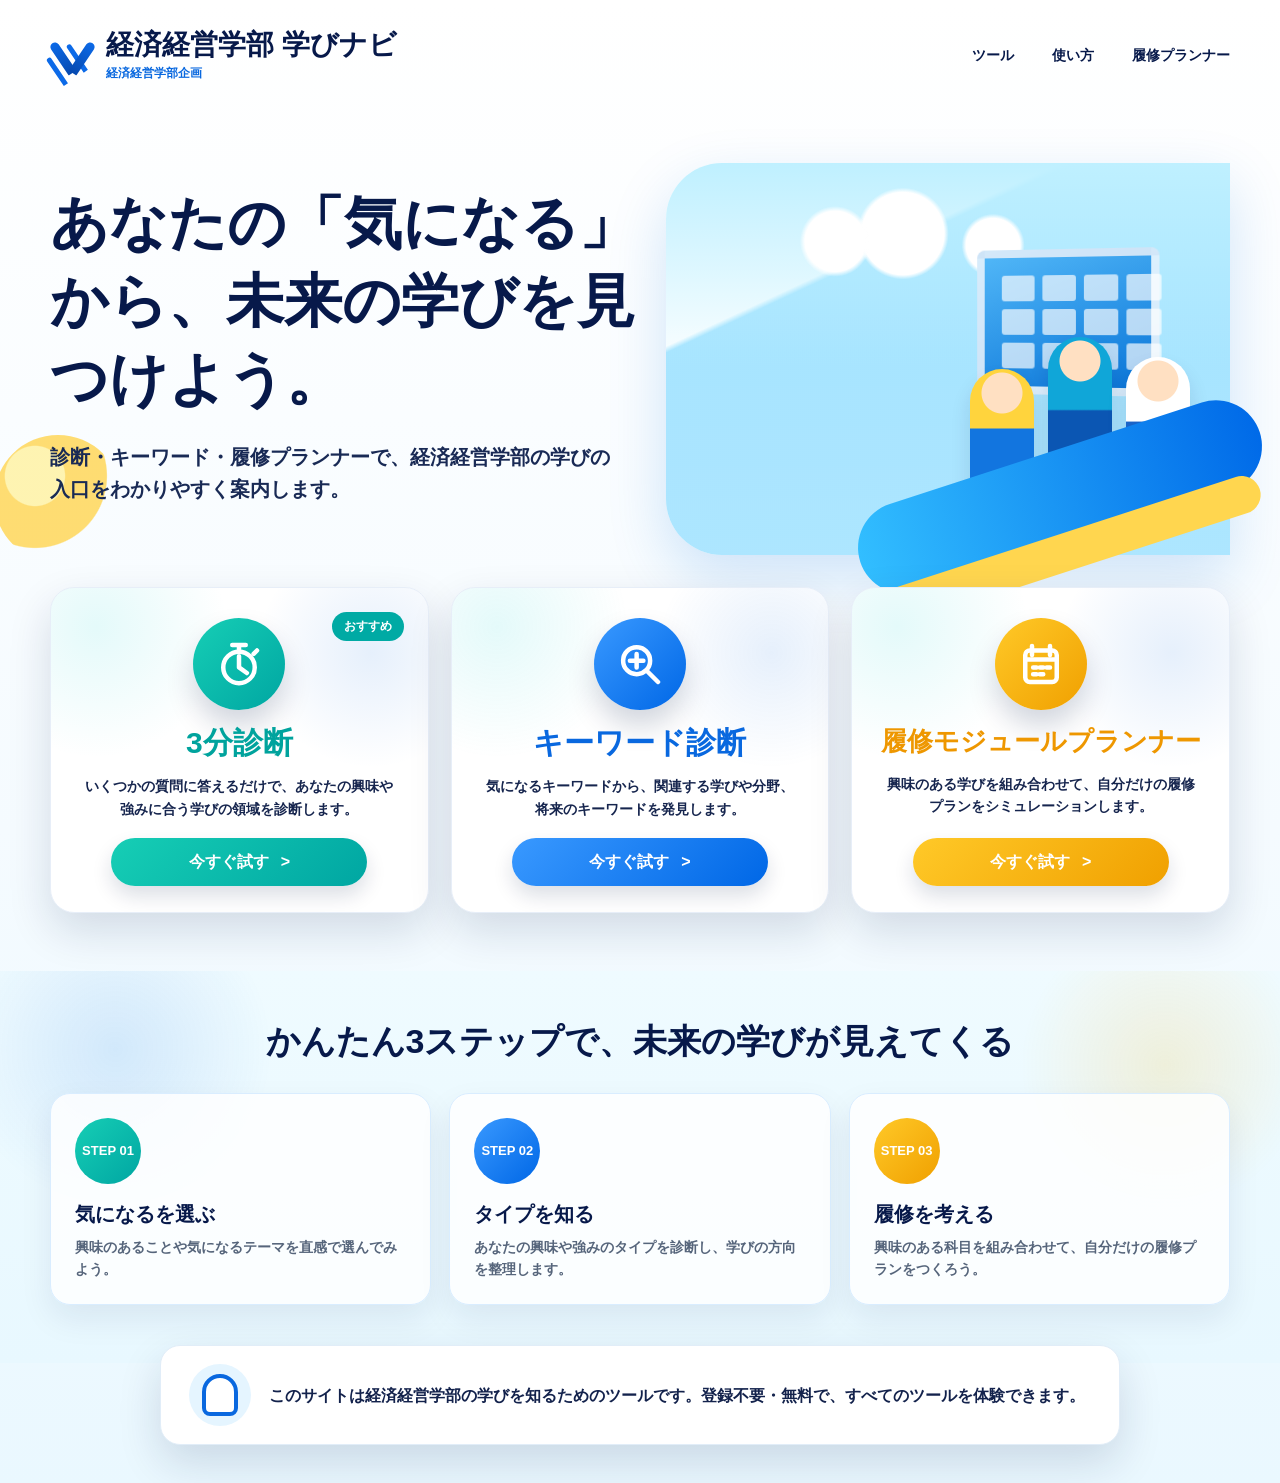
==== index.html @ 69097fbe "Add files via upload" ====
<!doctype html>
<html lang="ja">
  <head>
    <meta charset="UTF-8">
    <meta name="viewport" content="width=device-width, initial-scale=1">
    <title>経済経営学部 学びナビ</title>
    <meta name="description" content="創価大学 経済経営学部の学びを、診断・キーワード・履修プランナーでわかりやすく体験できるサイトです。">
    <link rel="icon" href="./favicon.svg" type="image/svg+xml">
    <link rel="stylesheet" href="./assets/css/style.css">
  </head>
  <body class="tool-home">
    <header class="home-topbar">
      <a class="home-brand" href="./" aria-label="トップページ">
        <span class="brand-symbol" aria-hidden="true"></span>
        <span>
          <strong>経済経営学部 学びナビ</strong>
          <small>経済経営学部企画</small>
        </span>
      </a>
      <nav class="home-links" aria-label="ページ内メニュー">
        <a href="#tools">ツール</a>
        <a href="#steps">使い方</a>
        <a href="./planner/">履修プランナー</a>
      </nav>
    </header>

    <main class="home-shell">
      <section class="home-hero">
        <div class="hero-copy">
          <h1>あなたの「気になる」から、未来の学びを見つけよう。</h1>
          <p class="hero-lead">診断・キーワード・履修プランナーで、経済経営学部の学びの入口をわかりやすく案内します。</p>
        </div>

        <div class="hero-visual" aria-hidden="true">
          <div class="campus-card">
            <div class="campus-sky"></div>
            <div class="campus-building">
              <span></span><span></span><span></span><span></span>
              <span></span><span></span><span></span><span></span>
              <span></span><span></span><span></span><span></span>
            </div>
            <div class="student-row">
              <span></span><span></span><span></span>
            </div>
          </div>
          <div class="visual-ribbon blue"></div>
          <div class="visual-ribbon yellow"></div>
        </div>
      </section>

      <section class="tool-cards" id="tools" aria-label="診断ツール一覧">
        <a class="tool-card teal" href="./diagnosis/">
          <span class="tool-badge">おすすめ</span>
          <span class="tool-icon" aria-hidden="true">
            <svg viewBox="0 0 48 48" focusable="false">
              <circle cx="24" cy="27" r="14"></circle>
              <path d="M24 17v10l7 5M18 7h12M24 7v6M37 15l3-3"></path>
            </svg>
          </span>
          <strong>3分診断</strong>
          <span>いくつかの質問に答えるだけで、あなたの興味や強みに合う学びの領域を診断します。</span>
          <em>今すぐ試す</em>
        </a>

        <a class="tool-card blue" href="./keyword/">
          <span class="tool-icon" aria-hidden="true">
            <svg viewBox="0 0 48 48" focusable="false">
              <circle cx="21" cy="21" r="12"></circle>
              <path d="M30 30l10 10M15 21h12M21 15v12"></path>
            </svg>
          </span>
          <strong>キーワード診断</strong>
          <span>気になるキーワードから、関連する学びや分野、将来のキーワードを発見します。</span>
          <em>今すぐ試す</em>
        </a>

        <a class="tool-card amber" href="./planner/">
          <span class="tool-icon" aria-hidden="true">
            <svg viewBox="0 0 48 48" focusable="false">
              <rect x="10" y="12" width="28" height="28" rx="4"></rect>
              <path d="M16 8v8M32 8v8M10 20h28M17 27h3M23 27h3M29 27h3M17 33h3M23 33h3"></path>
            </svg>
          </span>
          <strong>履修モジュールプランナー</strong>
          <span>興味のある学びを組み合わせて、自分だけの履修プランをシミュレーションします。</span>
          <em>今すぐ試す</em>
        </a>
      </section>

      <section class="home-steps" id="steps" aria-label="使い方">
        <h2>かんたん3ステップで、未来の学びが見えてくる</h2>
        <div class="step-grid">
          <article>
            <span>STEP 01</span>
            <h3>気になるを選ぶ</h3>
            <p>興味のあることや気になるテーマを直感で選んでみよう。</p>
          </article>
          <article>
            <span>STEP 02</span>
            <h3>タイプを知る</h3>
            <p>あなたの興味や強みのタイプを診断し、学びの方向を整理します。</p>
          </article>
          <article>
            <span>STEP 03</span>
            <h3>履修を考える</h3>
            <p>興味のある科目を組み合わせて、自分だけの履修プランをつくろう。</p>
          </article>
        </div>
      </section>

      <aside class="home-message">
        <span class="message-icon" aria-hidden="true"></span>
        <p>このサイトは経済経営学部の学びを知るためのツールです。登録不要・無料で、すべてのツールを体験できます。</p>
      </aside>
    </main>
  </body>
</html>
---- assets/css/style.css ----
/* Home page */
body.tool-home {
    --home-navy: #07194a;
    --home-blue: #0968df;
    --home-cyan: #12b9c5;
    --home-teal: #00aaa4;
    --home-amber: #f5aa00;
    --home-cream: #fff7df;
    --home-line: #d9e8f8;
    --home-muted: #56657b;
    --home-shadow: 0 18px 44px rgba(7, 25, 74, 0.14);
    min-height: 100vh;
    margin: 0;
    background: linear-gradient(180deg, #ffffff 0%, #f5fbff 56%, #eaf8ff 100%);
    color: var(--home-navy);
    font-family: -apple-system, BlinkMacSystemFont, "Segoe UI", "Noto Sans JP", sans-serif;
    line-height: 1.6;
    overflow-x: hidden;
  }
body.tool-home * {
    box-sizing: border-box;
  }
body.tool-home a {
    color: inherit;
    text-decoration: none;
  }
body.tool-home .home-topbar {
    display: flex;
    align-items: center;
    justify-content: space-between;
    gap: 28px;
    width: min(1180px, calc(100% - 32px));
    margin: 0 auto;
    padding: 28px 0 18px;
  }
body.tool-home .home-brand {
    display: flex;
    align-items: center;
    gap: 12px;
    min-width: 0;
  }
body.tool-home .brand-symbol {
    position: relative;
    display: inline-block;
    width: 44px;
    height: 44px;
    flex: 0 0 auto;
  }
body.tool-home .brand-symbol::before,
body.tool-home .brand-symbol::after {
    content: "";
    position: absolute;
    left: 18px;
    bottom: 4px;
    width: 9px;
    height: 36px;
    border-radius: 12px 12px 2px 2px;
    background: linear-gradient(180deg, #0c6ae8, #0649b0);
    transform-origin: bottom center;
  }
body.tool-home .brand-symbol::before {
    transform: rotate(-34deg);
    box-shadow:
      -12px 8px 0 -2px #0c6ae8,
      12px 8px 0 -2px #0c6ae8;
  }
body.tool-home .brand-symbol::after {
    transform: rotate(34deg);
  }
body.tool-home .home-brand strong {
    display: block;
    overflow-wrap: anywhere;
    font-size: clamp(18px, 2.2vw, 28px);
    line-height: 1.2;
    letter-spacing: 0;
  }
body.tool-home .home-brand small {
    display: block;
    margin-top: 2px;
    color: var(--home-blue);
    font-size: 12px;
    font-weight: 800;
    letter-spacing: 0;
  }
body.tool-home .home-links {
    display: flex;
    align-items: center;
    gap: clamp(14px, 3vw, 38px);
    color: var(--home-navy);
    font-size: 14px;
    font-weight: 800;
    white-space: nowrap;
  }
body.tool-home .home-links a {
    padding: 8px 0;
  }
body.tool-home .home-shell {
    width: min(1180px, calc(100% - 32px));
    margin: 0 auto;
    padding: 0 0 38px;
  }
body.tool-home .home-hero {
    position: relative;
    display: grid;
    grid-template-columns: minmax(0, 1.02fr) minmax(360px, .98fr);
    align-items: center;
    gap: 28px;
    min-height: 500px;
    padding: 34px 0 82px;
  }
body.tool-home .home-hero::before {
    content: "";
    position: absolute;
    pointer-events: none;
    z-index: -1;
    width: 128px;
    height: 128px;
    left: -56px;
    bottom: 74px;
    border-radius: 50%;
    background: radial-gradient(circle at 32% 32%, #fff2a5 0 24%, #ffd75b 25% 58%, transparent 59%);
    opacity: .86;
  }
body.tool-home .home-kicker {
    position: relative;
    display: inline-flex;
    align-items: center;
    gap: 10px;
    margin: 0 0 16px;
    color: var(--home-blue);
    font-size: 15px;
    font-weight: 900;
    letter-spacing: 0;
  }
body.tool-home .home-kicker::before,
body.tool-home .home-kicker::after {
    content: "";
    width: 16px;
    height: 2px;
    border-radius: 999px;
    background: var(--home-blue);
    transform: rotate(62deg);
  }
body.tool-home .home-kicker::after {
    transform: rotate(-62deg);
  }
body.tool-home h1 {
    max-width: 620px;
    margin: 0;
    font-size: clamp(34px, 5.2vw, 58px);
    line-height: 1.34;
    letter-spacing: 0;
  }
body.tool-home .hero-lead {
    max-width: 560px;
    margin: 24px 0 0;
    color: #192a55;
    font-size: clamp(16px, 1.8vw, 20px);
    font-weight: 800;
  }
body.tool-home .hero-visual {
    position: relative;
    min-height: 420px;
  }
body.tool-home .campus-card {
    position: absolute;
    inset: 28px 0 0;
    overflow: hidden;
    border-radius: 56px 0 0 56px;
    background:
      linear-gradient(155deg, rgba(255,255,255,.8) 0 28%, rgba(141,220,255,.72) 29% 100%),
      linear-gradient(180deg, #d8f5ff 0%, #ffffff 100%);
    box-shadow: 0 22px 58px rgba(13, 111, 218, .18);
  }
body.tool-home .campus-sky {
    position: absolute;
    inset: 0;
    background:
      radial-gradient(circle at 30% 20%, #fff 0 6%, transparent 7%),
      radial-gradient(circle at 42% 18%, #fff 0 9%, transparent 10%),
      radial-gradient(circle at 58% 21%, #fff 0 6%, transparent 7%),
      linear-gradient(180deg, #bff0ff 0%, transparent 52%);
  }
body.tool-home .campus-building {
    position: absolute;
    right: 72px;
    top: 86px;
    display: grid;
    grid-template-columns: repeat(4, 34px);
    gap: 8px;
    width: 184px;
    min-height: 146px;
    border: 8px solid rgba(255,255,255,.8);
    border-radius: 8px;
    padding: 18px;
    background: linear-gradient(160deg, #50b6f7, #0a75d8);
    transform: perspective(500px) rotateY(-8deg);
  }
body.tool-home .campus-building span {
    min-height: 22px;
    border-radius: 3px;
    background: rgba(255,255,255,.68);
  }
body.tool-home .student-row {
    position: absolute;
    right: 40px;
    bottom: 46px;
    display: flex;
    align-items: end;
    gap: 14px;
  }
body.tool-home .student-row span {
    display: block;
    width: 64px;
    height: 140px;
    border-radius: 36px 36px 16px 16px;
    background:
      radial-gradient(circle at 50% 24px, #ffe0c2 0 20px, transparent 21px),
      linear-gradient(180deg, #ffd43d 0 42%, #1275df 43% 100%);
    box-shadow: 0 12px 20px rgba(7, 25, 74, .12);
  }
body.tool-home .student-row span:nth-child(2) {
    height: 172px;
    background:
      radial-gradient(circle at 50% 24px, #ffe0c2 0 20px, transparent 21px),
      linear-gradient(180deg, #10a6d8 0 42%, #0b56b3 43% 100%);
  }
body.tool-home .student-row span:nth-child(3) {
    height: 152px;
    background:
      radial-gradient(circle at 50% 24px, #ffe0c2 0 20px, transparent 21px),
      linear-gradient(180deg, #ffffff 0 42%, #1a64c8 43% 100%);
  }
body.tool-home .visual-ribbon {
    position: absolute;
    right: -40px;
    bottom: 12px;
    width: 420px;
    height: 92px;
    border-radius: 999px;
    transform: rotate(-18deg);
  }
body.tool-home .visual-ribbon.blue {
    background: linear-gradient(90deg, #32beff, #006ae8);
  }
body.tool-home .visual-ribbon.yellow {
    bottom: -18px;
    height: 38px;
    background: #ffd64f;
  }
body.tool-home .tool-cards {
    position: relative;
    z-index: 1;
    display: grid;
    grid-template-columns: repeat(3, minmax(0, 1fr));
    gap: 22px;
    margin-top: -50px;
  }
body.tool-home .tool-card {
    position: relative;
    display: grid;
    justify-items: center;
    gap: 12px;
    min-height: 326px;
    overflow: hidden;
    border: 1px solid #e7eef8;
    border-radius: 24px;
    padding: 30px 28px 26px;
    background:
      radial-gradient(circle at 12% 12%, rgba(33, 213, 214, .12), transparent 30%),
      radial-gradient(circle at 85% 20%, rgba(9, 104, 223, .1), transparent 28%),
      #ffffff;
    box-shadow: var(--home-shadow);
    text-align: center;
    transition: transform 160ms ease, box-shadow 160ms ease;
  }
body.tool-home .tool-card:hover {
    transform: translateY(-4px);
    box-shadow: 0 24px 54px rgba(7, 25, 74, .18);
  }
body.tool-home .tool-badge {
    position: absolute;
    top: 24px;
    right: 24px;
    border-radius: 999px;
    padding: 5px 12px;
    background: var(--home-teal);
    color: #fff;
    font-size: 12px;
    font-weight: 900;
  }
body.tool-home .tool-icon {
    display: grid;
    place-items: center;
    width: 92px;
    height: 92px;
    border-radius: 50%;
    color: #fff;
    box-shadow: 0 16px 28px rgba(7, 25, 74, .18);
  }
body.tool-home .tool-icon svg {
    width: 54px;
    height: 54px;
    fill: none;
    stroke: currentColor;
    stroke-width: 4;
    stroke-linecap: round;
    stroke-linejoin: round;
  }
body.tool-home .tool-card.teal .tool-icon,
body.tool-home .tool-card.teal em {
    background: linear-gradient(135deg, #16ceb5, #00a6a2);
  }
body.tool-home .tool-card.blue .tool-icon,
body.tool-home .tool-card.blue em {
    background: linear-gradient(135deg, #3999ff, #0067e6);
  }
body.tool-home .tool-card.amber .tool-icon,
body.tool-home .tool-card.amber em {
    background: linear-gradient(135deg, #ffc928, #f0a000);
  }
body.tool-home .tool-card strong {
    display: block;
    color: var(--home-blue);
    font-size: clamp(24px, 2.6vw, 30px);
    line-height: 1.2;
    letter-spacing: 0;
  }
body.tool-home .tool-card.teal strong {
    color: #00a39d;
  }
body.tool-home .tool-card.amber strong {
    color: #ee9700;
    font-size: clamp(18px, 2.1vw, 26px);
    white-space: nowrap;
  }
body.tool-home .tool-card > span:not(.tool-icon):not(.tool-badge) {
    color: #16254e;
    font-size: 14px;
    font-weight: 700;
  }
body.tool-home .tool-card em {
    display: inline-flex;
    align-items: center;
    justify-content: center;
    width: min(100%, 256px);
    min-height: 48px;
    margin-top: auto;
    border-radius: 999px;
    color: #fff;
    font-style: normal;
    font-weight: 900;
    box-shadow: 0 10px 20px rgba(7, 25, 74, .14);
  }
body.tool-home .tool-card em::after {
    content: ">";
    margin-left: 12px;
  }
body.tool-home .home-steps {
    margin: 58px calc(50% - 50vw) 0;
    padding: 48px max(16px, calc((100vw - 1180px) / 2)) 58px;
    background:
      radial-gradient(circle at 9% 20%, rgba(9,104,223,.12), transparent 13%),
      radial-gradient(circle at 91% 24%, rgba(245,170,0,.14), transparent 12%),
      linear-gradient(180deg, #effbff 0%, #e8f8ff 100%);
  }
body.tool-home .home-steps h2 {
    margin: 0 0 28px;
    text-align: center;
    font-size: clamp(24px, 3.4vw, 34px);
    line-height: 1.35;
    letter-spacing: 0;
  }
body.tool-home .step-grid {
    display: grid;
    grid-template-columns: repeat(3, minmax(0, 1fr));
    gap: 18px;
  }
body.tool-home .step-grid article {
    min-height: 176px;
    border: 1px solid #d9edff;
    border-radius: 20px;
    padding: 24px;
    background: rgba(255,255,255,.84);
    box-shadow: 0 14px 32px rgba(7, 25, 74, .08);
  }
body.tool-home .step-grid span {
    display: inline-grid;
    place-items: center;
    width: 66px;
    height: 66px;
    border-radius: 50%;
    color: #fff;
    font-size: 13px;
    font-weight: 900;
    line-height: 1.1;
  }
body.tool-home .step-grid article:nth-child(1) span {
    background: linear-gradient(135deg, #16ceb5, #00a6a2);
  }
body.tool-home .step-grid article:nth-child(2) span {
    background: linear-gradient(135deg, #3999ff, #0067e6);
  }
body.tool-home .step-grid article:nth-child(3) span {
    background: linear-gradient(135deg, #ffc928, #f0a000);
  }
body.tool-home .step-grid h3 {
    margin: 14px 0 6px;
    font-size: 20px;
    letter-spacing: 0;
  }
body.tool-home .step-grid p {
    margin: 0;
    color: var(--home-muted);
    font-size: 14px;
    font-weight: 700;
  }
body.tool-home .home-message {
    display: grid;
    grid-template-columns: auto minmax(0, 1fr);
    gap: 18px;
    align-items: center;
    width: min(960px, 100%);
    margin: -18px auto 0;
    border: 1px solid #e1edf8;
    border-radius: 20px;
    padding: 18px 28px;
    background: #fff;
    box-shadow: var(--home-shadow);
  }
body.tool-home .message-icon {
    position: relative;
    display: inline-grid;
    place-items: center;
    width: 62px;
    height: 62px;
    border-radius: 50%;
    background: #e5f5ff;
  }
body.tool-home .message-icon::before {
    content: "";
    width: 28px;
    height: 34px;
    border: 4px solid var(--home-blue);
    border-radius: 18px 18px 8px 8px;
    background: #fff;
  }
body.tool-home .home-message p {
    margin: 0;
    color: #13224c;
    font-weight: 800;
  }
@media (max-width: 900px) {
body.tool-home .home-topbar {
      align-items: flex-start;
      flex-direction: column;
      gap: 12px;
    }
body.tool-home .home-links {
      width: 100%;
      overflow-x: auto;
      padding-bottom: 2px;
    }
body.tool-home .home-hero {
      grid-template-columns: 1fr;
      min-height: 0;
      padding: 28px 0 64px;
    }
body.tool-home .hero-visual {
      min-height: 300px;
    }
body.tool-home .campus-card {
      inset: 0;
      border-radius: 28px;
    }
body.tool-home .tool-cards,
body.tool-home .step-grid {
      grid-template-columns: 1fr;
    }
body.tool-home .tool-cards {
      margin-top: -34px;
    }
body.tool-home .tool-card {
      min-height: 0;
    }
  }
@media (max-width: 560px) {
body.tool-home .home-topbar,
body.tool-home .home-shell {
      width: min(100% - 24px, 460px);
    }
body.tool-home .home-topbar {
      flex-direction: row;
      align-items: center;
      justify-content: center;
      padding-top: 20px;
      padding-bottom: 10px;
      text-align: center;
    }
body.tool-home .brand-symbol {
      width: 34px;
      height: 34px;
    }
body.tool-home .brand-symbol::before,
body.tool-home .brand-symbol::after {
      left: 14px;
      bottom: 3px;
      width: 7px;
      height: 28px;
    }
body.tool-home .brand-symbol::before {
      box-shadow:
        -9px 6px 0 -2px #0c6ae8,
        9px 6px 0 -2px #0c6ae8;
    }
body.tool-home .home-brand strong {
      font-size: 17px;
      line-height: 1.25;
    }
body.tool-home .home-brand small {
      font-size: 10px;
    }
body.tool-home .home-links {
      display: none;
    }
body.tool-home .home-hero {
      display: none;
    }
body.tool-home .tool-cards {
      justify-items: center;
      margin-top: 18px;
    }
body.tool-home .tool-card {
      width: min(100%, 360px);
      border-radius: 20px;
      padding: 26px 22px 22px;
    }
body.tool-home .tool-icon {
      width: 78px;
      height: 78px;
    }
body.tool-home .tool-icon svg {
      width: 46px;
      height: 46px;
    }
body.tool-home .home-steps {
      margin-top: 42px;
      padding-top: 38px;
    }
body.tool-home .step-grid article {
      padding: 20px;
    }
body.tool-home .home-message {
      grid-template-columns: 1fr;
      justify-items: center;
      text-align: center;
      padding: 20px;
    }
}

/* Shared tool page header */
body.tool-keyword .tool-page-header,
body.tool-diagnosis .tool-page-header,
body.tool-planner .tool-page-header {
    display: flex;
    align-items: center;
    justify-content: space-between;
    gap: 28px;
    width: min(1180px, calc(100% - 32px));
    margin: 0 auto;
    padding: 28px 0 18px;
  }
body.tool-keyword .tool-page-title,
body.tool-diagnosis .tool-page-title,
body.tool-planner .tool-page-title {
    display: block;
    min-width: 0;
    color: #07194a;
    font-size: clamp(18px, 2.2vw, 28px);
    font-weight: 900;
    line-height: 1.2;
    letter-spacing: 0;
    text-decoration: none;
  }
body.tool-keyword .tool-page-nav,
body.tool-diagnosis .tool-page-nav,
body.tool-planner .tool-page-nav {
    display: flex;
    align-items: center;
    gap: clamp(14px, 3vw, 38px);
    color: #07194a;
    font-size: 14px;
    font-weight: 800;
    white-space: nowrap;
  }
body.tool-keyword .tool-page-nav a,
body.tool-diagnosis .tool-page-nav a,
body.tool-planner .tool-page-nav a {
    color: inherit;
    padding: 8px 0;
    text-decoration: none;
  }
body.tool-keyword .tool-page-title:hover,
body.tool-diagnosis .tool-page-title:hover,
body.tool-planner .tool-page-title:hover,
body.tool-keyword .tool-page-nav a:hover,
body.tool-diagnosis .tool-page-nav a:hover,
body.tool-planner .tool-page-nav a:hover {
    color: #0968df;
  }
body.tool-keyword .tool-page-title:focus-visible,
body.tool-diagnosis .tool-page-title:focus-visible,
body.tool-planner .tool-page-title:focus-visible,
body.tool-keyword .tool-page-nav a:focus-visible,
body.tool-diagnosis .tool-page-nav a:focus-visible,
body.tool-planner .tool-page-nav a:focus-visible {
    outline: 3px solid rgba(9, 104, 223, .22);
    outline-offset: 4px;
    border-radius: 8px;
  }
@media (max-width: 900px) {
body.tool-keyword .tool-page-header,
body.tool-diagnosis .tool-page-header,
body.tool-planner .tool-page-header {
      align-items: flex-start;
      flex-direction: column;
      gap: 12px;
    }
body.tool-keyword .tool-page-nav,
body.tool-diagnosis .tool-page-nav,
body.tool-planner .tool-page-nav {
      width: 100%;
      overflow-x: auto;
      padding-bottom: 2px;
    }
  }
@media (max-width: 560px) {
body.tool-keyword .tool-page-header,
body.tool-diagnosis .tool-page-header,
body.tool-planner .tool-page-header {
      width: min(100% - 24px, 460px);
      padding: 20px 0 10px;
    }
body.tool-keyword .tool-page-title,
body.tool-diagnosis .tool-page-title,
body.tool-planner .tool-page-title {
      font-size: 18px;
    }
body.tool-keyword .tool-page-nav,
body.tool-diagnosis .tool-page-nav,
body.tool-planner .tool-page-nav {
      gap: 18px;
      font-size: 13px;
    }
  }
@media print {
body.tool-keyword .tool-page-header,
body.tool-diagnosis .tool-page-header,
body.tool-planner .tool-page-header {
      display: none !important;
    }
}

/* Keyword diagnosis base styles */
body.tool-keyword {
      --ink: #172033;
      --muted: #64748b;
      --line: #d8dee8;
      --panel: #ffffff;
      --soft: #f7f8fb;
      --accent: #0f766e;
      --accent-ink: #ffffff;
      --rose: #db2777;
      --amber: #b45309;
      --blue: #2563eb;
      --shadow: 0 18px 42px rgba(23, 32, 51, 0.12);
    }
body.tool-keyword * {
      box-sizing: border-box;
    }
body.tool-keyword {
      margin: 0;
      color: var(--ink);
      background:
        linear-gradient(180deg, #f5f7fb 0%, #ffffff 46%, #eef7f5 100%);
      font-family: -apple-system, BlinkMacSystemFont, "Segoe UI", sans-serif;
      line-height: 1.6;
    }
body.tool-keyword button {
      font: inherit;
    }
body.tool-keyword .app {
      width: min(1180px, calc(100vw - 32px));
      max-width: 100vw;
      margin: 0 auto;
      padding: 28px 0 40px;
    }
body.tool-keyword .topbar {
      display: flex;
      align-items: flex-start;
      justify-content: space-between;
      gap: 20px;
      margin-bottom: 22px;
    }
body.tool-keyword .title-block {
      max-width: none;
      width: 100%;
    }
body.tool-keyword .kicker {
      margin: 0 0 6px;
      color: var(--accent);
      font-size: 13px;
      font-weight: 700;
      letter-spacing: 0;
    }
body.tool-keyword h1 {
      margin: 0;
      font-size: clamp(28px, 4vw, 48px);
      line-height: 1.14;
      letter-spacing: 0;
      overflow-wrap: anywhere;
    }
body.tool-keyword .lead {
      margin: 12px 0 0;
      color: #475569;
      font-size: 16px;
      max-width: none;
      overflow-wrap: anywhere;
    }
body.tool-keyword .counter {
      min-width: 112px;
      border: 1px solid var(--line);
      border-radius: 8px;
      background: #f8fafc;
      padding: 7px 12px;
      text-align: center;
    }
body.tool-keyword .counter strong {
      display: block;
      font-size: 20px;
      line-height: 1.1;
      color: var(--accent);
    }
body.tool-keyword .counter span {
      display: block;
      color: var(--muted);
      font-size: 12px;
      margin-top: 2px;
    }
body.tool-keyword .layout {
      display: block;
    }
body.tool-keyword .panel {
      background: rgba(255, 255, 255, 0.92);
      border: 1px solid var(--line);
      border-radius: 8px;
      box-shadow: var(--shadow);
    }
body.tool-keyword .keyword-tag-panel {
      margin-bottom: 22px;
      padding: 20px;
    }
body.tool-keyword .section-head {
      display: flex;
      align-items: center;
      justify-content: space-between;
      gap: 14px;
      margin-bottom: 14px;
    }
body.tool-keyword .tag-panel-actions {
      display: flex;
      align-items: center;
      gap: 10px;
    }
body.tool-keyword h2 {
      margin: 0;
      font-size: 19px;
      letter-spacing: 0;
    }
body.tool-keyword .ghost-button,
body.tool-keyword .primary-button {
      max-width: 100%;
      min-height: 42px;
      border-radius: 8px;
      border: 1px solid var(--line);
      padding: 8px 14px;
      cursor: pointer;
      transition: transform 160ms ease, box-shadow 160ms ease, background 160ms ease;
    }
body.tool-keyword .ghost-button {
      background: #ffffff;
      color: #334155;
    }
body.tool-keyword .primary-button {
      background: var(--accent);
      border-color: var(--accent);
      color: var(--accent-ink);
      font-weight: 700;
    }
body.tool-keyword .ghost-button:hover,
body.tool-keyword .primary-button:hover {
      transform: translateY(-1px);
      box-shadow: 0 8px 18px rgba(23, 32, 51, 0.14);
    }
body.tool-keyword .ghost-button:disabled,
body.tool-keyword .primary-button:disabled {
      opacity: 0.45;
      cursor: not-allowed;
      transform: none;
      box-shadow: none;
    }
body.tool-keyword .chips {
      display: flex;
      flex-wrap: wrap;
      gap: 9px;
    }
body.tool-keyword .chip {
      display: inline-flex;
      align-items: center;
      max-width: 100%;
      min-height: 36px;
      border: 1px solid var(--line);
      border-radius: 999px;
      background: #f8fafc;
      color: #334155;
      padding: 7px 12px;
      cursor: pointer;
      transition: border 160ms ease, background 160ms ease, box-shadow 160ms ease, transform 160ms ease;
    }
body.tool-keyword .chip:hover {
      border-color: var(--accent);
      background: #ecfdf5;
      color: var(--accent);
      transform: translateY(-1px);
      box-shadow: 0 6px 16px rgba(15, 118, 110, 0.12);
    }
body.tool-keyword .chip.is-selected {
      border-color: var(--accent);
      background: var(--accent);
      box-shadow: 0 8px 18px rgba(15, 118, 110, 0.2);
      color: #ffffff;
    }
body.tool-keyword .chip.is-disabled {
      opacity: 0.46;
      cursor: not-allowed;
    }
body.tool-keyword .chip-name {
      display: block;
      font-weight: 800;
      letter-spacing: 0;
      overflow-wrap: anywhere;
    }
body.tool-keyword .result-panel {
      overflow: hidden;
    }
body.tool-keyword .result-head {
      padding: 20px 20px 0;
    }
body.tool-keyword .selected-list {
      display: flex;
      flex-wrap: wrap;
      gap: 8px;
      min-height: 34px;
      margin-top: 12px;
    }
body.tool-keyword .selected-pill {
      border-radius: 999px;
      background: #e2e8f0;
      color: #334155;
      padding: 5px 10px;
      font-size: 12px;
      font-weight: 700;
    }
body.tool-keyword .empty {
      padding: 34px 20px 26px;
      color: var(--muted);
    }
body.tool-keyword .result-list {
      display: grid;
      gap: 12px;
      padding: 16px 20px 20px;
    }
body.tool-keyword .result-card {
      border: 1px solid var(--line);
      border-left: 7px solid var(--accent);
      border-radius: 8px;
      background: #ffffff;
      padding: 15px;
      overflow-wrap: anywhere;
    }
body.tool-keyword .result-top {
      display: flex;
      align-items: flex-start;
      justify-content: space-between;
      flex-wrap: wrap;
      gap: 12px;
      margin-bottom: 8px;
    }
body.tool-keyword .rank {
      display: inline-grid;
      place-items: center;
      min-width: 34px;
      height: 34px;
      border-radius: 999px;
      color: #ffffff;
      background: var(--accent);
      font-weight: 800;
    }
body.tool-keyword .match {
      color: var(--muted);
      font-size: 12px;
      white-space: nowrap;
    }
body.tool-keyword .area-name {
      margin: 0;
      font-size: 20px;
      line-height: 1.25;
    }
body.tool-keyword .subtitle {
      margin: 2px 0 10px;
      color: var(--muted);
      font-weight: 700;
    }
body.tool-keyword .description {
      margin: 0 0 12px;
    }
body.tool-keyword .question {
      margin: 0 0 12px;
      padding: 10px 12px;
      border-radius: 8px;
      background: var(--soft);
      font-weight: 700;
    }
body.tool-keyword .meta {
      display: grid;
      gap: 8px;
      color: #475569;
      font-size: 13px;
    }
body.tool-keyword .meta strong {
      color: var(--ink);
    }
body.tool-keyword .lesson-list {
      display: grid;
      gap: 8px;
      margin: 8px 0 0;
      padding: 0;
      list-style: none;
    }
body.tool-keyword .lesson-list li {
      border-radius: 8px;
      background: #f8fafc;
      padding: 8px 10px;
    }
body.tool-keyword .lesson-name {
      display: block;
      font-weight: 800;
    }
body.tool-keyword .lesson-detail {
      display: block;
      color: var(--muted);
      font-size: 12px;
    }
body.tool-keyword .common {
      border-top: 1px solid var(--line);
      background: #f8fafc;
      padding: 16px 20px;
      color: #475569;
      font-size: 13px;
      overflow-wrap: anywhere;
    }
body.tool-keyword .actions {
      display: flex;
      flex-wrap: wrap;
      gap: 10px;
      padding: 0 20px 20px;
    }
@media (min-width: 1100px) {
body.tool-keyword h1,
body.tool-keyword .lead {
        white-space: nowrap;
      }

    
}
@media (max-width: 900px) {
body.tool-keyword .app {
        width: min(calc(100vw - 24px), 680px);
        padding-top: 18px;
      }
body.tool-keyword .topbar {
        display: block;
      }
body.tool-keyword .keyword-tag-panel {
        padding: 16px;
      }
body.tool-keyword .section-head {
        align-items: flex-start;
        flex-direction: column;
      }
body.tool-keyword .tag-panel-actions {
        width: 100%;
        flex-wrap: wrap;
        justify-content: flex-start;
      }

    
}
@media (max-width: 600px) {
body.tool-keyword .app {
        width: min(calc(100vw - 24px), 351px);
      }

    
}

/* Keyword diagnosis dashboard refresh */
body.tool-keyword {
      --keyword-bg: #f4f7fb;
      --keyword-surface: #ffffff;
      --keyword-surface-soft: #f8fbff;
      --keyword-ink: #0f1b33;
      --keyword-muted: #5f6f86;
      --keyword-line: #d8e3f2;
      --keyword-line-strong: #b7cff1;
      --keyword-blue: #2563eb;
      --keyword-blue-dark: #0f3478;
      --keyword-blue-soft: #eaf3ff;
      --keyword-teal: #0f9f9a;
      --keyword-teal-dark: #0f766e;
      --keyword-shadow: 0 14px 34px rgba(15, 27, 51, 0.08);
      min-height: 100vh;
      background: linear-gradient(180deg, #f8fbff 0%, #f4f7fb 52%, #ffffff 100%);
      color: var(--keyword-ink);
      font-family: -apple-system, BlinkMacSystemFont, "Segoe UI", "Noto Sans JP", sans-serif;
    }
body.tool-keyword .keyword-site-header {
      border-bottom: 1px solid var(--keyword-line);
      background: rgba(255, 255, 255, 0.94);
    }
body.tool-keyword .header-inner {
      display: flex;
      align-items: center;
      width: min(1500px, calc(100vw - 48px));
      min-height: 72px;
      margin: 0 auto;
    }
body.tool-keyword .header-brand {
      display: inline-flex;
      align-items: center;
      gap: 12px;
      color: var(--keyword-blue-dark);
      font-size: clamp(24px, 2.4vw, 34px);
      font-weight: 900;
      letter-spacing: 0.01em;
    }
body.tool-keyword .app {
      width: min(1500px, calc(100vw - 48px));
      padding: 28px 0 46px;
    }
body.tool-keyword .topbar {
      display: block;
      margin-bottom: 20px;
    }
body.tool-keyword .title-block {
      max-width: 1050px;
    }
body.tool-keyword .kicker {
      margin: 0 0 8px;
      color: var(--keyword-blue);
      font-size: 13px;
      font-weight: 900;
    }
body.tool-keyword h1 {
      max-width: 100%;
      color: var(--keyword-ink);
      font-size: clamp(32px, 4vw, 54px);
      font-weight: 900;
      line-height: 1.18;
      letter-spacing: 0;
      white-space: normal;
      overflow-wrap: anywhere;
    }
body.tool-keyword .lead {
      max-width: 920px;
      margin: 0;
      color: #40506a;
      font-size: clamp(15px, 1.4vw, 18px);
      font-weight: 700;
      white-space: normal;
    }
body.tool-keyword .layout {
      display: grid;
      grid-template-columns: minmax(300px, 0.92fr) minmax(0, 1.08fr);
      gap: 18px;
      align-items: start;
    }
body.tool-keyword .panel {
      border: 1px solid var(--keyword-line);
      border-radius: 8px;
      background: rgba(255, 255, 255, 0.96);
      box-shadow: var(--keyword-shadow);
    }
body.tool-keyword .keyword-tag-panel {
      margin-bottom: 0;
      padding: clamp(18px, 2.2vw, 28px);
    }
body.tool-keyword .section-head,
body.tool-keyword .result-head {
      display: flex;
      align-items: center;
      justify-content: space-between;
      gap: 14px;
      margin-bottom: 22px;
    }
body.tool-keyword .result-head {
      flex-wrap: wrap;
      padding: clamp(18px, 2.2vw, 26px) clamp(18px, 2.2vw, 26px) 0;
      margin-bottom: 0;
    }
body.tool-keyword .section-title {
      display: flex;
      align-items: center;
      gap: 12px;
      min-width: max-content;
    }
body.tool-keyword h2 {
      color: var(--keyword-ink);
      font-size: clamp(18px, 1.6vw, 23px);
      font-weight: 900;
      line-height: 1.35;
      white-space: nowrap;
    }
body.tool-keyword .tag-panel-actions {
      display: flex;
      align-items: center;
      gap: 10px;
      flex: 0 0 auto;
    }
body.tool-keyword .counter {
      display: inline-flex;
      align-items: baseline;
      gap: 8px;
      min-width: 126px;
      border: 0;
      border-radius: 999px;
      background: var(--keyword-blue-soft);
      padding: 8px 16px;
      color: var(--keyword-blue-dark);
    }
body.tool-keyword .counter strong {
      color: var(--keyword-blue);
      font-size: 21px;
      font-weight: 900;
      line-height: 1;
    }
body.tool-keyword .counter span {
      margin: 0;
      color: var(--keyword-blue-dark);
      font-size: 12px;
      font-weight: 900;
    }
body.tool-keyword .ghost-button,
body.tool-keyword .primary-button {
      display: inline-flex;
      align-items: center;
      justify-content: center;
      gap: 8px;
      min-height: 44px;
      border-radius: 8px;
      padding: 9px 18px;
      font-weight: 900;
      letter-spacing: 0;
    }
body.tool-keyword .ghost-button {
      border-color: var(--keyword-line-strong);
      background: #ffffff;
      color: var(--keyword-blue-dark);
    }
body.tool-keyword .primary-button {
      border-color: var(--keyword-blue);
      background: var(--keyword-blue);
      color: #ffffff;
      box-shadow: 0 12px 24px rgba(37, 99, 235, 0.22);
    }
body.tool-keyword .chips {
      display: flex;
      flex-wrap: wrap;
      gap: 12px;
    }
body.tool-keyword .chip {
      justify-content: center;
      width: auto;
      min-height: 54px;
      border: 1px solid var(--keyword-line-strong);
      border-radius: 8px;
      padding: 10px 14px;
      background: #ffffff;
      color: var(--keyword-ink);
      box-shadow: 0 1px 0 rgba(15, 27, 51, 0.02);
    }
body.tool-keyword .chip:hover {
      border-color: #8db7f2;
      background: var(--keyword-blue-soft);
      color: var(--keyword-blue-dark);
      box-shadow: 0 10px 22px rgba(37, 99, 235, 0.12);
    }
body.tool-keyword .chip.is-selected {
      border-color: var(--keyword-blue);
      background: linear-gradient(135deg, var(--keyword-blue), #2f80ed);
      color: #ffffff;
      box-shadow: 0 12px 24px rgba(37, 99, 235, 0.22);
    }
body.tool-keyword .chip.is-disabled:not(.is-selected) {
      opacity: 0.45;
      transform: none;
      box-shadow: none;
    }
body.tool-keyword .chip-name {
      min-width: 0;
      font-size: 15px;
      font-weight: 900;
      line-height: 1.35;
      overflow-wrap: normal;
      white-space: nowrap;
    }
body.tool-keyword .result-panel {
      overflow: hidden;
    }
body.tool-keyword .selected-list {
      display: flex;
      flex-wrap: wrap;
      gap: 8px;
      min-height: 30px;
      margin: 0;
    }
body.tool-keyword .selected-pill {
      border-radius: 999px;
      background: #ddf4f2;
      color: var(--keyword-teal-dark);
      padding: 6px 12px;
      font-size: 12px;
      font-weight: 900;
    }
body.tool-keyword .empty {
      min-height: 120px;
      padding: 22px 26px;
      color: var(--keyword-muted);
      font-weight: 800;
    }
body.tool-keyword .result-list {
      display: grid;
      gap: 14px;
      padding: 18px clamp(18px, 2.2vw, 26px) clamp(18px, 2.2vw, 26px);
    }
body.tool-keyword .result-card {
      border: 1px solid #bcd4f4;
      border-left: 0;
      border-radius: 8px;
      background: linear-gradient(180deg, #ffffff 0%, #f8fbff 100%);
      padding: clamp(16px, 2vw, 22px);
      overflow-wrap: anywhere;
    }
body.tool-keyword .result-top {
      display: flex;
      align-items: flex-start;
      justify-content: space-between;
      gap: 16px;
      margin-bottom: 12px;
    }
body.tool-keyword .result-title-row {
      display: flex;
      align-items: flex-start;
      gap: 14px;
      min-width: 0;
    }
body.tool-keyword .rank {
      flex: 0 0 52px;
      width: 52px;
      height: 52px;
      border-radius: 50% 50% 50% 12px;
      background: var(--accent);
      box-shadow: 0 10px 22px rgba(37, 99, 235, 0.18);
      font-size: 25px;
      font-weight: 900;
    }
body.tool-keyword .area-name {
      color: var(--keyword-ink);
      font-size: clamp(22px, 2.1vw, 30px);
      font-weight: 900;
      line-height: 1.25;
    }
body.tool-keyword .module-prefix {
      display: block;
      color: var(--keyword-blue);
      font-size: .62em;
      font-weight: 900;
      margin: 0 0 3px;
    }
body.tool-keyword .subtitle {
      margin: 5px 0 0;
      color: var(--keyword-blue);
      font-size: 16px;
      font-weight: 900;
    }
body.tool-keyword .match {
      border-radius: 999px;
      background: #edf4ff;
      color: var(--keyword-blue-dark);
      padding: 6px 10px;
      font-size: 12px;
      font-weight: 900;
    }
body.tool-keyword .description {
      margin: 0 0 16px;
      color: #26364d;
      font-size: 14px;
      line-height: 1.85;
    }
body.tool-keyword .question {
      display: grid;
      grid-template-columns: max-content minmax(0, 1fr);
      gap: 16px;
      align-items: center;
      margin: 0 0 16px;
      border: 1px solid #bfd8ff;
      border-radius: 8px;
      padding: 13px 16px;
      background: #f7fbff;
    }
body.tool-keyword .question span {
      color: var(--keyword-blue);
      font-size: 13px;
      font-weight: 900;
      white-space: nowrap;
    }
body.tool-keyword .question p {
      margin: 0;
      color: var(--keyword-ink);
      font-size: 14px;
      font-weight: 800;
      line-height: 1.65;
    }
body.tool-keyword .meta {
      display: grid;
      gap: 0;
      border-top: 1px solid var(--keyword-line);
    }
body.tool-keyword .meta-row {
      display: grid;
      grid-template-columns: 150px minmax(0, 1fr);
      gap: 18px;
      align-items: start;
      border-bottom: 1px solid var(--keyword-line);
      padding: 12px 0;
      color: #334155;
      font-size: 13px;
      line-height: 1.7;
    }
body.tool-keyword .meta-row strong {
      color: var(--keyword-blue-dark);
      font-size: 13px;
      font-weight: 900;
    }
body.tool-keyword .lesson-list {
      gap: 7px;
      margin: 0;
    }
body.tool-keyword .lesson-list li {
      border: 1px solid var(--keyword-line);
      border-radius: 8px;
      background: #ffffff;
      padding: 8px 10px;
    }
body.tool-keyword .lesson-name {
      color: var(--keyword-ink);
      font-weight: 900;
    }
body.tool-keyword .lesson-detail {
      color: var(--keyword-muted);
      font-size: 12px;
      line-height: 1.55;
    }
body.tool-keyword .common {
      border-top: 1px solid var(--keyword-line);
      background: var(--keyword-surface-soft);
      padding: 12px clamp(18px, 2.2vw, 26px);
      color: #475569;
      font-size: 13px;
      font-weight: 700;
    }
body.tool-keyword .actions {
      display: flex;
      justify-content: center;
      gap: 18px;
      padding: 26px 0 0;
    }
body.tool-keyword .actions .ghost-button,
body.tool-keyword .actions .primary-button {
      min-width: min(260px, 45vw);
      min-height: 56px;
      font-size: 16px;
    }

@media (max-width: 1180px) {
body.tool-keyword .chips {
        display: flex;
      }

    
}
@media (max-width: 760px) {
body.tool-keyword .layout {
        grid-template-columns: 1fr;
      }
body.tool-keyword .header-inner,
body.tool-keyword .app {
        width: min(100% - 24px, 680px);
      }
body.tool-keyword .header-inner {
        min-height: 62px;
      }
body.tool-keyword .topbar {
        margin-bottom: 16px;
      }
body.tool-keyword h1 {
        font-size: clamp(28px, 8vw, 38px);
      }
body.tool-keyword .section-head,
body.tool-keyword .result-head {
        align-items: stretch;
        flex-direction: column;
      }
body.tool-keyword .tag-panel-actions {
        width: 100%;
      }
body.tool-keyword .counter,
body.tool-keyword .tag-panel-actions .ghost-button {
        flex: 1;
      }
body.tool-keyword .chips {
        display: flex;
      }
body.tool-keyword .chip {
        min-height: 50px;
      }
body.tool-keyword .result-top,
body.tool-keyword .result-title-row {
        gap: 10px;
      }
body.tool-keyword .result-top {
        display: grid;
        grid-template-columns: 1fr;
      }
body.tool-keyword .result-title-row {
        display: grid;
        grid-template-columns: 44px minmax(0, 1fr);
        align-items: start;
      }
body.tool-keyword .match {
        grid-column: 2;
        grid-row: 1;
        align-self: start;
        justify-self: start;
        margin-top: 6px;
      }
body.tool-keyword .result-title-row > div {
        display: contents;
      }
body.tool-keyword .area-name,
body.tool-keyword .subtitle {
        grid-column: 1 / -1;
      }
body.tool-keyword .area-name {
        margin-top: 8px;
      }
body.tool-keyword .rank {
        flex-basis: 44px;
        width: 44px;
        height: 44px;
        font-size: 22px;
      }
body.tool-keyword .empty {
        min-height: 88px;
        padding: 18px;
      }
body.tool-keyword .question,
body.tool-keyword .meta-row {
        grid-template-columns: 1fr;
        gap: 8px;
      }
body.tool-keyword .actions {
        display: grid;
        grid-template-columns: 1fr;
        gap: 10px;
      }
body.tool-keyword .actions .ghost-button,
body.tool-keyword .actions .primary-button {
        width: 100%;
        min-width: 0;
      }

    
}
@media print {
body.tool-keyword {
        background: #ffffff;
      }
body.tool-keyword .keyword-tag-panel,
body.tool-keyword .actions,
body.tool-keyword .counter {
        display: none;
      }
body.tool-keyword .app {
        width: 100%;
        padding: 0;
      }
body.tool-keyword .layout {
        display: block;
      }
body.tool-keyword .panel,
body.tool-keyword .result-card {
        box-shadow: none;
      }

    
}

/* Diagnosis base styles */
body.tool-diagnosis {
    --navy: #0b2d5c;
    --blue: #175caa;
    --sky: #eaf4ff;
    --gold: #f3b629;
    --orange: #ea6a2a;
    --ink: #172234;
    --muted: #5a6678;
    --line: #dce4ee;
    --paper: #ffffff;
    --cream: #f8f6f1;
    --shadow: 0 16px 40px rgba(23, 46, 81, .12);
  }
body.tool-diagnosis * { box-sizing: border-box; }
body.tool-diagnosis { scroll-behavior: smooth; margin: 0; background: var(--cream); color: var(--ink); font-family: -apple-system, BlinkMacSystemFont, "Hiragino Kaku Gothic ProN", "Yu Gothic", Meiryo, sans-serif; line-height: 1.7; }
body.tool-diagnosis button,
body.tool-diagnosis input { font: inherit; }
body.tool-diagnosis button { cursor: pointer; }
body.tool-diagnosis .page-shell { min-height: 100vh; overflow: hidden; }
body.tool-diagnosis .site-header { width: min(1120px, calc(100% - 40px)); margin: 0 auto; height: 84px; display: flex; align-items: center; justify-content: space-between; }
body.tool-diagnosis .brand { color: var(--navy); display: flex; align-items: center; gap: 10px; text-decoration: none; font-size: .75rem; line-height: 1.25; letter-spacing: .05em; }
body.tool-diagnosis .brand strong { font-size: 1rem; letter-spacing: .04em; }
body.tool-diagnosis .brand-mark { width: 32px; height: 32px; border-radius: 50%; background: var(--navy); color: white; display: grid; place-items: center; font-family: Georgia, serif; font-size: 1.25rem; }
body.tool-diagnosis .header-label { color: var(--blue); font-weight: 700; letter-spacing: .16em; font-size: .72rem; }
body.tool-diagnosis main { width: min(920px, calc(100% - 40px)); margin: 0 auto; }
body.tool-diagnosis .screen { animation: appear .45s ease both; }
body.tool-diagnosis .hidden { display: none !important; }
body.tool-diagnosis .hero { min-height: calc(100vh - 150px); display: flex; flex-direction: column; justify-content: center; padding: 80px 0 96px; position: relative; }
body.tool-diagnosis .hero::before,
body.tool-diagnosis .hero::after { content: ""; position: absolute; z-index: -1; border-radius: 50%; filter: blur(1px); }
body.tool-diagnosis .hero::before { width: 350px; height: 350px; background: #d9edff; right: -150px; top: 10%; }
body.tool-diagnosis .hero::after { width: 180px; height: 180px; background: #ffe3a1; left: -100px; bottom: 8%; }
body.tool-diagnosis .eyebrow { color: var(--orange); font-size: .76rem; letter-spacing: .16em; font-weight: 800; margin: 0 0 14px; }
body.tool-diagnosis h1,
body.tool-diagnosis h2,
body.tool-diagnosis h3,
body.tool-diagnosis p { margin-top: 0; }
body.tool-diagnosis h1 { font-size: clamp(2.35rem, 6vw, 4.65rem); max-width: 840px; line-height: 1.23; letter-spacing: -.05em; margin-bottom: 24px; }
body.tool-diagnosis h1 span { color: var(--blue); }
body.tool-diagnosis .hero-copy { max-width: 600px; font-size: 1.08rem; color: var(--muted); }
body.tool-diagnosis .hero-points { display: flex; flex-wrap: wrap; gap: 8px; margin: 20px 0 28px; }
body.tool-diagnosis .hero-points span { border: 1px solid #bcd6f3; background: rgba(255,255,255,.7); color: var(--navy); border-radius: 999px; padding: 5px 12px; font-size: .8rem; font-weight: 700; }
body.tool-diagnosis .button { border: 0; border-radius: 999px; font-weight: 800; padding: 13px 22px; transition: transform .16s ease, box-shadow .16s ease, background .16s ease; }
body.tool-diagnosis .button:hover { transform: translateY(-2px); box-shadow: 0 8px 20px rgba(11,45,92,.18); }
body.tool-diagnosis .button:focus-visible,
body.tool-diagnosis .text-button:focus-visible,
body.tool-diagnosis input:focus-visible { outline: 3px solid #77b8f8; outline-offset: 3px; }
body.tool-diagnosis .button-primary { background: var(--navy); color: #fff; }
body.tool-diagnosis .button-secondary { background: var(--gold); color: #1f2a37; }
body.tool-diagnosis .button-ghost { background: transparent; color: var(--navy); border: 1px solid #b8c8da; }
body.tool-diagnosis .button-large { align-self: flex-start; font-size: 1.06rem; padding: 16px 26px; }
body.tool-diagnosis .button-full { width: 100%; }
body.tool-diagnosis .privacy-note,
body.tool-diagnosis .small-note { color: var(--muted); font-size: .78rem; margin-top: 14px; }
body.tool-diagnosis .progress-area { padding: 42px 0 26px; }
body.tool-diagnosis .progress-heading { display: flex; justify-content: space-between; font-size: .78rem; letter-spacing: .08em; font-weight: 800; color: var(--blue); }
body.tool-diagnosis .progress-track { height: 8px; background: #dfe8f2; border-radius: 100px; margin-top: 9px; overflow: hidden; }
body.tool-diagnosis .progress-bar { height: 100%; width: 0; border-radius: inherit; background: linear-gradient(90deg, var(--blue), #38a4d9); transition: width .25s ease; }
body.tool-diagnosis .question-card { background: var(--paper); box-shadow: var(--shadow); border-radius: 24px; padding: clamp(26px, 6vw, 54px); min-height: 420px; }
body.tool-diagnosis .question-number { color: var(--orange); font-family: Georgia, serif; font-size: 1.25rem; font-weight: bold; }
body.tool-diagnosis .question-card h2 { font-size: clamp(1.5rem, 3.5vw, 2.25rem); line-height: 1.45; letter-spacing: -.035em; margin: 8px 0 10px; }
body.tool-diagnosis .question-helper { color: var(--muted); margin-bottom: 24px; }
body.tool-diagnosis .choice-list { display: grid; grid-template-columns: repeat(2, minmax(0, 1fr)); gap: 12px; }
body.tool-diagnosis .choice { min-height: 88px; text-align: left; padding: 16px 17px; border: 1px solid var(--line); border-radius: 14px; color: var(--ink); background: #fff; font-weight: 700; line-height: 1.45; }
body.tool-diagnosis .choice:hover { border-color: #71a9df; background: #f6fbff; }
body.tool-diagnosis .choice[aria-pressed="true"] { border-color: var(--blue); background: var(--sky); box-shadow: inset 0 0 0 1px var(--blue); color: var(--navy); }
body.tool-diagnosis .choice strong { display: block; margin-bottom: 3px; font-size: 1rem; }
body.tool-diagnosis .choice small { color: var(--muted); font-weight: 500; }
body.tool-diagnosis .selection-hint { color: var(--orange); font-size: .84rem; font-weight: 700; min-height: 24px; margin: 18px 0 0; }
body.tool-diagnosis .quiz-actions { display: flex; justify-content: space-between; gap: 12px; padding: 25px 0 60px; }
body.tool-diagnosis .result-intro { text-align: center; padding: 58px 10px 28px; }
body.tool-diagnosis .result-pretitle { color: var(--muted); margin-bottom: 2px; }
body.tool-diagnosis .result-intro h2 { color: var(--navy); font-size: clamp(2rem, 5vw, 3.35rem); line-height: 1.28; letter-spacing: -.05em; margin-bottom: 14px; }
body.tool-diagnosis .result-lead { max-width: 650px; margin: auto; color: var(--muted); }
body.tool-diagnosis .result-cards { display: grid; grid-template-columns: 1.4fr 1fr; gap: 18px; }
body.tool-diagnosis .result-card { background: #fff; border-radius: 20px; padding: 28px; box-shadow: 0 8px 24px rgba(23, 46, 81, .07); }
body.tool-diagnosis .result-card.primary { background: var(--navy); color: #fff; }
body.tool-diagnosis .result-card .tag { display: inline-block; border-radius: 999px; padding: 4px 10px; font-size: .72rem; font-weight: 800; background: #eaf4ff; color: var(--blue); margin-bottom: 14px; }
body.tool-diagnosis .result-card.primary .tag { background: rgba(255,255,255,.16); color: #fff; }
body.tool-diagnosis .result-card h3 { font-size: 1.35rem; line-height: 1.4; margin-bottom: 10px; }
body.tool-diagnosis .result-card p { color: var(--muted); font-size: .93rem; }
body.tool-diagnosis .result-card.primary p { color: rgba(255,255,255,.83); }
body.tool-diagnosis .result-card ul { padding-left: 1.15em; margin: 18px 0 0; font-size: .9rem; }
body.tool-diagnosis .result-card li + li { margin-top: 7px; }
body.tool-diagnosis .result-next { display: flex; align-items: center; justify-content: space-between; gap: 28px; margin-top: 22px; background: #d9edff; padding: 30px; border-radius: 20px; }
body.tool-diagnosis .result-next h3 { color: var(--navy); font-size: 1.35rem; margin-bottom: 7px; }
body.tool-diagnosis .result-next p:not(.eyebrow) { color: #40526a; margin-bottom: 0; font-size: .9rem; max-width: 540px; }
body.tool-diagnosis .result-footer-actions { display: flex; justify-content: center; gap: 18px; padding: 24px 0 60px; }
body.tool-diagnosis .text-button { color: var(--blue); background: none; border: 0; border-bottom: 1px solid currentColor; padding: 0; font-size: .85rem; }
@keyframes appear { from { opacity: 0; transform: translateY(10px); } to { opacity: 1; transform: translateY(0); } }
@media (max-width: 680px) {
body.tool-diagnosis .site-header,
body.tool-diagnosis main { width: min(100% - 28px, 920px); }
body.tool-diagnosis .site-header { height: 68px; }
body.tool-diagnosis .header-label { font-size: .62rem; }
body.tool-diagnosis .hero { min-height: calc(100vh - 128px); padding: 50px 0 70px; }
body.tool-diagnosis .choice-list,
body.tool-diagnosis .result-cards { grid-template-columns: 1fr; }
body.tool-diagnosis .choice { min-height: 72px; }
body.tool-diagnosis .result-next { align-items: flex-start; flex-direction: column; }
body.tool-diagnosis .result-next .button { width: 100%; }
body.tool-diagnosis .quiz-actions { padding-bottom: 35px; }

  
}
@media print {
body.tool-diagnosis .site-header,
body.tool-diagnosis .result-next,
body.tool-diagnosis .result-footer-actions { display: none !important; }
body.tool-diagnosis { background: #fff; }
body.tool-diagnosis main { width: 100%; }
body.tool-diagnosis #result-screen { display: block !important; }
body.tool-diagnosis .result-intro { padding-top: 10px; }
body.tool-diagnosis .result-card { box-shadow: none; border: 1px solid #ddd; }

  
}

/* Diagnosis page visual refresh */
body.tool-diagnosis {
    --navy: #072b63;
    --blue: #0d5ed7;
    --blue-2: #1c7fe8;
    --sky: #eef7ff;
    --sky-2: #dff0ff;
    --gold: #f5c84c;
    --orange: #f08a18;
    --green: #119c8a;
    --purple: #7c4dd7;
    --ink: #101a34;
    --muted: #59677d;
    --line: #d8e4f2;
    --paper: #ffffff;
    --cream: #f7fbff;
    --shadow: 0 20px 52px rgba(10, 42, 94, .13);
    --soft-shadow: 0 10px 28px rgba(10, 42, 94, .08);
    background: var(--cream);
    color: var(--ink);
  }
body.tool-diagnosis .page-shell {
    position: relative;
    min-height: 100vh;
    background:
      radial-gradient(circle at 82% 18%, rgba(96, 177, 243, .18), transparent 34%),
      radial-gradient(circle at 6% 70%, rgba(245, 200, 76, .16), transparent 28%),
      linear-gradient(180deg, #f7fbff 0%, #eef7ff 48%, #ffffff 100%);
  }
body.tool-diagnosis .site-header {
    width: 100%;
    height: 96px;
    padding: 0 clamp(24px, 5vw, 88px);
    background: rgba(255, 255, 255, .94);
    border-bottom: 1px solid rgba(216, 228, 242, .9);
    box-shadow: 0 6px 18px rgba(10, 42, 94, .05);
    justify-content: flex-start;
  }
body.tool-diagnosis .brand {
    color: var(--navy);
    font-size: 1.28rem;
    font-weight: 900;
    letter-spacing: .03em;
  }
body.tool-diagnosis .brand strong {
    font-size: 1.32rem;
    letter-spacing: .04em;
  }
body.tool-diagnosis .brand-mark {
    width: 48px;
    height: 48px;
    border-radius: 16px;
    background: linear-gradient(145deg, var(--navy), var(--blue));
    box-shadow: 0 10px 24px rgba(13, 94, 215, .22);
    font-size: 1.35rem;
  }
body.tool-diagnosis .header-label {
    color: var(--blue);
    font-size: 1.25rem;
    letter-spacing: .13em;
  }
body.tool-diagnosis main {
    width: min(1440px, calc(100% - 64px));
  }
body.tool-diagnosis .hero {
    width: min(1160px, 100%);
    min-height: calc(100vh - 96px);
    padding: clamp(72px, 9vw, 132px) 0 clamp(86px, 10vw, 150px);
    justify-content: center;
  }
body.tool-diagnosis .hero::before {
    width: 68vw;
    max-width: 920px;
    height: 250px;
    left: -18vw;
    right: auto;
    top: auto;
    bottom: -84px;
    border-radius: 0;
    filter: none;
    opacity: .58;
    background:
      linear-gradient(90deg, rgba(13, 94, 215, .16) 0 9%, transparent 9% 15%) 0 74px / 88px 86px repeat-x,
      linear-gradient(180deg, rgba(255,255,255,.78), rgba(210, 234, 251, .82));
    border-top: 1px solid rgba(126, 177, 220, .35);
  }
body.tool-diagnosis .hero::after {
    width: 56vw;
    height: 56vw;
    max-width: 680px;
    max-height: 680px;
    right: -22vw;
    top: 5%;
    background: radial-gradient(circle, rgba(255,255,255,.82), rgba(201, 231, 255, .4) 45%, transparent 72%);
    filter: none;
  }
body.tool-diagnosis .eyebrow {
    color: var(--blue);
    font-size: .92rem;
    letter-spacing: .18em;
  }
body.tool-diagnosis h1 {
    max-width: 1080px;
    color: var(--ink);
    font-size: 4.35rem;
    line-height: 1.22;
    letter-spacing: 0;
    margin-bottom: 28px;
  }
body.tool-diagnosis h1 span {
    color: var(--blue);
    display: inline;
  }
body.tool-diagnosis .desktop-title-break {
    display: block;
  }
body.tool-diagnosis .hero-copy {
    max-width: 780px;
    color: var(--ink);
    font-size: 1.3rem;
    font-weight: 700;
  }
body.tool-diagnosis .hero-points {
    gap: 16px;
    margin: 30px 0 34px;
  }
body.tool-diagnosis .hero-points span {
    display: inline-flex;
    align-items: center;
    gap: 10px;
    min-height: 50px;
    padding: 10px 22px;
    border-color: rgba(168, 196, 227, .78);
    background: rgba(255, 255, 255, .88);
    box-shadow: var(--soft-shadow);
    color: var(--navy);
    font-size: 1rem;
  }
body.tool-diagnosis .hero-points span::before {
    content: "";
    width: 11px;
    height: 11px;
    border-radius: 50%;
    background: var(--blue);
    box-shadow: 0 0 0 5px rgba(13, 94, 215, .12);
  }
body.tool-diagnosis .button {
    display: inline-flex;
    align-items: center;
    justify-content: center;
    gap: 12px;
    min-height: 50px;
    border-radius: 999px;
  }
body.tool-diagnosis .button-primary {
    background: linear-gradient(145deg, #073b91, var(--navy));
    box-shadow: 0 12px 28px rgba(7, 43, 99, .24);
  }
body.tool-diagnosis .button-ghost {
    background: rgba(255, 255, 255, .86);
    color: var(--navy);
    border: 1px solid #b8c9df;
    box-shadow: 0 8px 20px rgba(10, 42, 94, .07);
  }
body.tool-diagnosis .button-large {
    width: min(680px, 100%);
    min-height: 76px;
    font-size: 1.8rem;
  }
body.tool-diagnosis .privacy-note {
    display: inline-flex;
    align-items: center;
    gap: 9px;
    margin-top: 18px;
    color: var(--navy);
    font-size: .95rem;
    font-weight: 700;
  }
body.tool-diagnosis .privacy-note::before {
    content: "";
    width: 13px;
    height: 13px;
    border: 2px solid var(--blue);
    border-radius: 4px;
  }
body.tool-diagnosis #quiz-screen {
    max-width: 1360px;
    margin: clamp(30px, 5vw, 56px) auto 76px;
    padding: clamp(28px, 5vw, 58px);
    background: rgba(255, 255, 255, .96);
    border: 1px solid rgba(201, 216, 234, .88);
    border-radius: 30px;
    box-shadow: var(--shadow);
  }
body.tool-diagnosis .progress-area {
    padding: 0 0 clamp(26px, 4vw, 42px);
  }
body.tool-diagnosis .progress-heading {
    display: grid;
    grid-template-columns: auto minmax(180px, 1fr) auto;
    align-items: center;
    gap: clamp(20px, 5vw, 56px);
    color: var(--blue);
    font-size: 1.15rem;
  }
body.tool-diagnosis .progress-track {
    grid-column: 2;
    grid-row: 1;
    height: 14px;
    margin: 0;
    background: #dfe7f1;
  }
body.tool-diagnosis .progress-bar {
    background: linear-gradient(90deg, var(--blue), #0f72dd);
  }
body.tool-diagnosis #progress-text {
    grid-column: 1;
    white-space: nowrap;
  }
body.tool-diagnosis #progress-percent {
    grid-column: 3;
    white-space: nowrap;
  }
body.tool-diagnosis .question-card {
    min-height: 0;
    padding: 0;
    background: transparent;
    border-radius: 0;
    box-shadow: none;
  }
body.tool-diagnosis .question-number {
    display: none;
  }
body.tool-diagnosis .question-card h2 {
    color: var(--ink);
    font-size: 3.1rem;
    line-height: 1.32;
    letter-spacing: 0;
    margin-bottom: 16px;
  }
body.tool-diagnosis .question-helper {
    color: var(--ink);
    font-size: 1.2rem;
    font-weight: 700;
    margin-bottom: 28px;
  }
body.tool-diagnosis .choice-list {
    gap: 22px 26px;
  }
body.tool-diagnosis .choice {
    display: grid;
    grid-template-columns: minmax(0, 1fr) auto;
    align-items: center;
    gap: 20px;
    min-height: 126px;
    padding: 22px 24px;
    border: 1px solid #c3d2e7;
    border-radius: 18px;
    background: #fff;
    box-shadow: 0 8px 22px rgba(10, 42, 94, .05);
  }
body.tool-diagnosis .choice:hover {
    border-color: var(--blue);
    background: #f8fcff;
    transform: translateY(-1px);
  }
body.tool-diagnosis .choice[aria-pressed="true"] {
    border-color: var(--blue);
    background: var(--sky);
    box-shadow: inset 0 0 0 2px rgba(13, 94, 215, .48), 0 10px 24px rgba(13, 94, 215, .1);
  }
body.tool-diagnosis .choice-copy {
    min-width: 0;
  }
body.tool-diagnosis .choice strong {
    color: var(--ink);
    font-size: 1.18rem;
  }
body.tool-diagnosis .choice small {
    display: block;
    color: var(--muted);
    font-size: .92rem;
  }
body.tool-diagnosis .choice-arrow {
    color: var(--blue);
    font-size: 1.6rem;
    font-weight: 900;
  }
body.tool-diagnosis .quiz-actions {
    margin-top: 34px;
    padding: 28px 0 0;
    border-top: 1px solid var(--line);
  }
body.tool-diagnosis .quiz-actions .button {
    min-width: 220px;
    min-height: 62px;
    font-size: 1.1rem;
  }
body.tool-diagnosis #result-screen {
    padding: clamp(34px, 5vw, 60px) 0 84px;
  }
body.tool-diagnosis .result-intro {
    position: relative;
    overflow: hidden;
    min-height: 320px;
    text-align: left;
    padding: clamp(36px, 5vw, 64px) clamp(28px, 6vw, 90px);
    background: rgba(255, 255, 255, .96);
    border: 1px solid rgba(201, 216, 234, .9);
    border-radius: 30px;
    box-shadow: var(--shadow);
  }
body.tool-diagnosis .result-intro::before {
    content: "";
    position: absolute;
    right: clamp(24px, 5vw, 72px);
    top: 50%;
    width: clamp(120px, 18vw, 220px);
    height: clamp(120px, 18vw, 220px);
    transform: translateY(-50%);
    border-radius: 50%;
    background:
      radial-gradient(circle at 48% 48%, #fff 0 18%, transparent 19%),
      conic-gradient(from -35deg, var(--blue), #b5d9ff, var(--gold), var(--blue));
    opacity: .24;
  }
body.tool-diagnosis .result-pretitle {
    color: var(--ink);
    font-size: 1.7rem;
    font-weight: 700;
  }
body.tool-diagnosis .result-intro h2 {
    position: relative;
    display: inline;
    color: var(--blue);
    font-size: 3.1rem;
    line-height: 1.22;
    letter-spacing: 0;
    background: linear-gradient(transparent 72%, rgba(245, 200, 76, .72) 72%);
    white-space: nowrap;
  }
body.tool-diagnosis .mobile-result-title-break {
    display: none;
  }
body.tool-diagnosis .result-lead {
    max-width: 880px;
    margin: 30px 0 0;
    color: var(--ink);
    font-size: 1.15rem;
  }
body.tool-diagnosis .result-cards {
    display: grid;
    grid-template-columns: 1fr;
    gap: 22px;
    margin-top: 24px;
  }
body.tool-diagnosis .result-card {
    background: rgba(255, 255, 255, .98);
    border: 1px solid rgba(201, 216, 234, .9);
    border-radius: 26px;
    padding: clamp(26px, 4vw, 42px);
    box-shadow: var(--soft-shadow);
  }
body.tool-diagnosis .result-card-primary {
    color: var(--ink);
  }
body.tool-diagnosis .result-card .tag,
body.tool-diagnosis .result-card.primary .tag {
    background: #eaf4ff;
    color: var(--blue);
    font-size: .82rem;
    letter-spacing: .06em;
  }
body.tool-diagnosis .result-card h3 {
    color: var(--navy);
    font-size: 2rem;
    letter-spacing: 0;
  }
body.tool-diagnosis .result-card p,
body.tool-diagnosis .result-card.primary p {
    color: var(--muted);
    font-size: 1rem;
  }
body.tool-diagnosis .result-routing-grid {
    display: grid;
    grid-template-columns: repeat(2, minmax(0, 1fr));
    gap: 12px;
    margin: 14px 0 0;
  }
body.tool-diagnosis .result-routing-grid p {
    margin: 0;
    padding: 10px 14px;
    border-radius: 14px;
    background: var(--sky);
  }
body.tool-diagnosis .result-routing-grid strong,
body.tool-diagnosis .result-routing-grid span {
    display: block;
  }
body.tool-diagnosis .result-routing-grid strong {
    color: var(--blue);
    margin-bottom: 3px;
  }
body.tool-diagnosis .result-routing-grid span {
    color: var(--ink);
  }
body.tool-diagnosis .result-detail-grid {
    display: grid;
    grid-template-columns: repeat(4, minmax(0, 1fr));
    gap: 18px;
    margin-top: 26px;
  }
body.tool-diagnosis .insight-card {
    min-height: 245px;
    padding: 24px;
    border: 1px solid var(--line);
    border-radius: 18px;
    background: #fff;
  }
body.tool-diagnosis .insight-card ul {
    margin: 18px 0 0;
    padding-left: 1.15em;
    color: var(--ink);
    font-size: .96rem;
  }
body.tool-diagnosis .insight-title {
    display: flex;
    align-items: center;
    gap: 12px;
  }
body.tool-diagnosis .insight-title span {
    width: 38px;
    height: 38px;
    display: grid;
    place-items: center;
    border-radius: 50%;
    font-weight: 900;
  }
body.tool-diagnosis .insight-title h4 {
    margin: 0;
    font-size: 1.08rem;
    line-height: 1.45;
  }
body.tool-diagnosis .insight-green { border-color: rgba(17, 156, 138, .24); background: #f7fffd; }
body.tool-diagnosis .insight-green .insight-title { color: #0c7d70; }
body.tool-diagnosis .insight-green .insight-title span { background: rgba(17, 156, 138, .12); }
body.tool-diagnosis .insight-orange { border-color: rgba(240, 138, 24, .24); background: #fffaf2; }
body.tool-diagnosis .insight-orange .insight-title { color: #cb6f05; }
body.tool-diagnosis .insight-orange .insight-title span { background: rgba(240, 138, 24, .12); }
body.tool-diagnosis .insight-blue { border-color: rgba(13, 94, 215, .24); background: #f7fbff; }
body.tool-diagnosis .insight-blue .insight-title { color: var(--blue); }
body.tool-diagnosis .insight-blue .insight-title span { background: rgba(13, 94, 215, .1); }
body.tool-diagnosis .insight-purple { border-color: rgba(124, 77, 215, .24); background: #fbf8ff; }
body.tool-diagnosis .insight-purple .insight-title { color: var(--purple); }
body.tool-diagnosis .insight-purple .insight-title span { background: rgba(124, 77, 215, .1); }
body.tool-diagnosis .result-card-secondary {
    display: grid;
    grid-template-columns: minmax(0, .85fr) minmax(0, 1fr);
    gap: 18px 34px;
    align-items: start;
  }
body.tool-diagnosis .result-card-secondary .tag,
body.tool-diagnosis .result-card-secondary h3,
body.tool-diagnosis .result-card-secondary > p {
    grid-column: 1;
  }
body.tool-diagnosis .secondary-result-grid {
    grid-column: 2;
    grid-row: 1 / span 3;
    display: grid;
    gap: 12px;
  }
body.tool-diagnosis .secondary-result-grid p {
    margin: 0;
    padding: 14px 16px;
    border: 1px solid var(--line);
    border-radius: 14px;
    background: var(--sky);
  }
body.tool-diagnosis .secondary-result-grid strong,
body.tool-diagnosis .secondary-result-grid span {
    display: block;
  }
body.tool-diagnosis .secondary-result-grid strong {
    color: var(--blue);
    margin-bottom: 3px;
  }
body.tool-diagnosis .secondary-result-grid span {
    color: var(--ink);
  }
body.tool-diagnosis .result-next {
    display: grid;
    grid-template-columns: minmax(0, .95fr) minmax(360px, 1fr);
    align-items: stretch;
    gap: 28px;
    margin-top: 28px;
    padding: clamp(28px, 4vw, 44px);
    background: linear-gradient(135deg, #fffdf8, #f8fbff);
    border: 1px solid rgba(232, 206, 160, .65);
    border-radius: 28px;
    box-shadow: var(--soft-shadow);
  }
body.tool-diagnosis .result-next .eyebrow {
    color: var(--orange);
  }
body.tool-diagnosis .result-next h3 {
    font-size: clamp(1.55rem, 2.35vw, 2rem);
    line-height: 1.35;
  }
body.tool-diagnosis .result-next p:not(.eyebrow) {
    max-width: 780px;
    color: var(--ink);
    font-size: 1.06rem;
  }
body.tool-diagnosis .result-next a {
    color: var(--blue);
    font-weight: 800;
  }
body.tool-diagnosis .open-campus-actions {
    display: grid;
    grid-template-columns: repeat(3, minmax(0, 1fr));
    align-self: end;
    background: rgba(255, 255, 255, .9);
    border: 1px solid rgba(216, 228, 242, .9);
    border-radius: 22px;
    overflow: hidden;
  }
body.tool-diagnosis .open-campus-actions div {
    display: grid;
    gap: 10px;
    justify-items: center;
    text-align: center;
    padding: 24px 18px;
  }
body.tool-diagnosis .open-campus-actions div + div {
    border-left: 1px dashed #b9c6d5;
  }
body.tool-diagnosis .open-campus-actions .action-icon {
    width: 52px;
    height: 52px;
    display: grid;
    place-items: center;
    border-radius: 50%;
    background: var(--sky);
    color: var(--blue);
    font-weight: 900;
  }
body.tool-diagnosis .open-campus-actions .action-icon svg {
    width: 28px;
    height: 28px;
    fill: none;
    stroke: currentColor;
    stroke-width: 1.9;
    stroke-linecap: round;
    stroke-linejoin: round;
  }
body.tool-diagnosis .open-campus-actions strong {
    color: var(--ink);
    font-size: 1rem;
  }
body.tool-diagnosis .result-footer-actions {
    gap: 28px;
    padding: 34px 0 70px;
  }
body.tool-diagnosis .result-footer-actions .text-button {
    min-width: min(100%, 420px);
    min-height: 70px;
    display: inline-flex;
    align-items: center;
    justify-content: center;
    padding: 16px 28px;
    border: 2px solid var(--blue);
    border-radius: 20px;
    background: #fff;
    color: var(--blue);
    text-decoration: none;
    font-size: 1.35rem;
    font-weight: 900;
  }
body.tool-diagnosis #print-button {
    background: linear-gradient(145deg, #073b91, var(--navy));
    border-color: var(--navy);
    color: #fff;
    box-shadow: 0 12px 28px rgba(7, 43, 99, .2);
  }
@media (max-width: 980px) {
body.tool-diagnosis main {
      width: min(100% - 32px, 920px);
    }
body.tool-diagnosis .hero {
      min-height: auto;
      padding: 64px 0 90px;
    }
body.tool-diagnosis .progress-heading {
      grid-template-columns: 1fr auto;
      gap: 12px;
    }
body.tool-diagnosis .progress-track {
      grid-column: 1 / -1;
      grid-row: 2;
    }
body.tool-diagnosis .choice-list,
body.tool-diagnosis .result-detail-grid {
      grid-template-columns: 1fr 1fr;
    }
body.tool-diagnosis .result-next,
body.tool-diagnosis .result-card-secondary {
      grid-template-columns: 1fr;
    }
body.tool-diagnosis .secondary-result-grid,
body.tool-diagnosis .result-card-secondary .tag,
body.tool-diagnosis .result-card-secondary h3,
body.tool-diagnosis .result-card-secondary > p {
      grid-column: auto;
      grid-row: auto;
    }
body.tool-diagnosis .open-campus-actions {
      grid-template-columns: 1fr;
    }
body.tool-diagnosis .open-campus-actions div + div {
      border-left: 0;
      border-top: 1px dashed #b9c6d5;
    }
}
@media (max-width: 680px) {
body.tool-diagnosis .site-header {
      height: 72px;
      padding: 0 16px;
    }
body.tool-diagnosis .brand {
      font-size: 1.08rem;
      line-height: 1.2;
    }
body.tool-diagnosis .brand strong {
      font-size: .9rem;
    }
body.tool-diagnosis .brand-mark {
      width: 36px;
      height: 36px;
      border-radius: 12px;
      font-size: 1rem;
    }
body.tool-diagnosis .header-label {
      font-size: .75rem;
      letter-spacing: .09em;
    }
body.tool-diagnosis main {
      width: min(100% - 24px, 680px);
    }
body.tool-diagnosis .hero {
      padding: 44px 0 72px;
    }
body.tool-diagnosis h1 {
      font-size: 2.25rem;
    }
body.tool-diagnosis .desktop-title-break {
      display: none;
    }
body.tool-diagnosis .hero-copy {
      font-size: 1rem;
      font-weight: 600;
    }
body.tool-diagnosis .hero-points {
      gap: 10px;
    }
body.tool-diagnosis .hero-points span {
      width: 100%;
      min-height: 44px;
      font-size: .92rem;
    }
body.tool-diagnosis .button-large {
      min-height: 64px;
      font-size: 1.35rem;
    }
body.tool-diagnosis #quiz-screen {
      margin: 18px auto 44px;
      padding: 22px;
      border-radius: 24px;
    }
body.tool-diagnosis .question-card h2 {
      font-size: 1.8rem;
    }
body.tool-diagnosis .choice-list,
body.tool-diagnosis .result-detail-grid {
      grid-template-columns: 1fr;
    }
body.tool-diagnosis .choice {
      grid-template-columns: minmax(0, 1fr) auto;
      gap: 12px;
      min-height: 92px;
      padding: 16px;
    }
body.tool-diagnosis .choice-arrow {
      font-size: 1.15rem;
    }
body.tool-diagnosis .quiz-actions {
      gap: 10px;
    }
body.tool-diagnosis .quiz-actions .button {
      min-width: 0;
      flex: 1;
      min-height: 54px;
      font-size: .98rem;
    }
body.tool-diagnosis .result-intro,
body.tool-diagnosis .result-card,
body.tool-diagnosis .result-next {
      border-radius: 22px;
      padding: 24px;
    }
body.tool-diagnosis .result-intro::before {
      display: none;
    }
body.tool-diagnosis .result-intro h2 {
      font-size: 1.85rem;
      line-height: 1.35;
      white-space: normal;
    }
body.tool-diagnosis .result-routing-grid {
      grid-template-columns: 1fr;
    }
body.tool-diagnosis .mobile-result-title-break {
      display: block;
    }
body.tool-diagnosis .insight-card {
      min-height: 0;
      padding: 20px;
    }
body.tool-diagnosis .open-campus-actions .action-icon {
      width: 44px;
      height: 44px;
    }
body.tool-diagnosis .open-campus-actions .action-icon svg {
      width: 24px;
      height: 24px;
    }
body.tool-diagnosis .result-footer-actions {
      flex-direction: column;
      gap: 14px;
    }
body.tool-diagnosis .result-footer-actions .text-button {
      width: 100%;
      min-height: 62px;
      font-size: 1.12rem;
    }
}
@media print {
body.tool-diagnosis .site-header,
body.tool-diagnosis .result-next,
body.tool-diagnosis .result-footer-actions { display: none !important; }
body.tool-diagnosis #result-screen { padding: 0; }
body.tool-diagnosis .result-intro,
body.tool-diagnosis .result-card,
body.tool-diagnosis .insight-card { box-shadow: none; }
}

/* Planner base styles */
body.tool-planner {
    --bg: #f5f6f1;
    --surface: #ffffff;
    --surface-alt: #eef3ee;
    --ink: #1f2420;
    --muted: #66716a;
    --line: #d8ded6;
    --accent: #0f766e;
    --accent-dark: #0b5d56;
    --warm: #b7791f;
    --danger: #b42318;
    --danger-bg: #fff1ee;
    --shadow: 0 16px 40px rgba(31, 36, 32, 0.08);
  }
body.tool-planner * {
    box-sizing: border-box;
  }
body.tool-planner {
    min-height: 100%;
    margin: 0;
    background: var(--bg);
    color: var(--ink);
    font-family: -apple-system, BlinkMacSystemFont, "Segoe UI", "Noto Sans JP", sans-serif;
    line-height: 1.5;
  }
body.tool-planner button,
body.tool-planner input {
    font: inherit;
  }
body.tool-planner button {
    cursor: pointer;
  }
body.tool-planner .app-header {
    display: flex;
    align-items: center;
    justify-content: space-between;
    gap: 20px;
    padding: 24px clamp(18px, 4vw, 44px) 18px;
    border-bottom: 1px solid var(--line);
    background: var(--surface);
  }
body.tool-planner .eyebrow {
    margin: 0 0 4px;
    color: var(--accent-dark);
    font-size: 13px;
    font-weight: 700;
  }
body.tool-planner h1,
body.tool-planner h2,
body.tool-planner h3,
body.tool-planner p {
    margin-top: 0;
  }
body.tool-planner h1 {
    margin-bottom: 0;
    font-size: clamp(24px, 3vw, 36px);
    letter-spacing: 0;
  }
body.tool-planner h2 {
    margin-bottom: 12px;
    font-size: 15px;
  }
body.tool-planner h3 {
    margin-bottom: 8px;
    font-size: 14px;
  }
body.tool-planner .header-metrics {
    display: grid;
    grid-template-columns: repeat(2, minmax(84px, 1fr));
    gap: 10px;
    min-width: 220px;
  }
body.tool-planner .header-metrics > div,
body.tool-planner .total-box {
    border: 1px solid var(--line);
    border-radius: 8px;
    padding: 12px 14px;
    background: var(--surface-alt);
  }
body.tool-planner .metric-label,
body.tool-planner .total-box span,
body.tool-planner .status-strip span {
    display: block;
    color: var(--muted);
    font-size: 12px;
    font-weight: 700;
  }
body.tool-planner .header-metrics strong,
body.tool-planner .total-box strong {
    display: block;
    font-size: 28px;
    line-height: 1.1;
  }
body.tool-planner .app-shell {
    display: grid;
    grid-template-columns: minmax(280px, 360px) minmax(0, 1fr);
    gap: 18px;
    width: min(1460px, 100%);
    margin: 0 auto;
    padding: 18px clamp(14px, 3vw, 32px) 32px;
  }
body.tool-planner .control-panel,
body.tool-planner .workspace,
body.tool-planner .content-section,
body.tool-planner .total-box,
body.tool-planner .faculty-card {
    border: 1px solid var(--line);
    border-radius: 8px;
    background: var(--surface);
    box-shadow: var(--shadow);
  }
body.tool-planner .control-panel {
    align-self: start;
    position: sticky;
    top: 12px;
    overflow: hidden;
  }
body.tool-planner .panel-section,
body.tool-planner .action-row {
    padding: 16px;
    border-bottom: 1px solid var(--line);
  }
body.tool-planner .panel-section:last-child,
body.tool-planner .action-row:last-child {
    border-bottom: 0;
  }
body.tool-planner .section-heading {
    display: flex;
    align-items: center;
    justify-content: space-between;
    gap: 12px;
  }
body.tool-planner .section-heading h2 {
    margin-bottom: 0;
  }
body.tool-planner .module-grid {
    display: grid;
    gap: 12px;
  }
body.tool-planner .module-group,
body.tool-planner .module-group-items {
    display: grid;
    gap: 8px;
  }
body.tool-planner .module-group-heading,
body.tool-planner .summary-group-heading {
    display: flex;
    align-items: center;
    justify-content: space-between;
    gap: 8px;
    min-height: 32px;
    border-left: 4px solid var(--accent);
    border-radius: 8px;
    padding: 6px 10px;
    background: #eef7f4;
    color: var(--accent-dark);
    font-size: 12px;
    font-weight: 900;
  }
body.tool-planner .module-group-heading small {
    color: var(--muted);
    font-size: 11px;
    font-weight: 800;
    white-space: nowrap;
  }
body.tool-planner .module-group-b .module-group-heading,
body.tool-planner .summary-group-b .summary-group-heading {
    border-left-color: var(--warm);
    background: #fff8ea;
    color: #7c4f12;
  }
body.tool-planner .check-row,
body.tool-planner .completed-item {
    display: grid;
    grid-template-columns: auto minmax(0, 1fr);
    gap: 9px;
    align-items: start;
    padding: 9px;
    border: 1px solid var(--line);
    border-radius: 8px;
    background: #fbfcfa;
  }
body.tool-planner .check-row input,
body.tool-planner .completed-item input {
    width: 17px;
    height: 17px;
    margin-top: 2px;
    accent-color: var(--accent);
  }
body.tool-planner .module-name,
body.tool-planner .completed-name {
    display: block;
    overflow-wrap: anywhere;
    font-size: 13px;
    font-weight: 700;
  }
body.tool-planner .module-code,
body.tool-planner .completed-meta,
body.tool-planner .course-slot {
    display: inline-flex;
    align-items: center;
    width: fit-content;
    min-height: 22px;
    margin-top: 4px;
    border-radius: 999px;
    padding: 2px 8px;
    background: #e8f2f0;
    color: var(--accent-dark);
    font-size: 12px;
    font-weight: 700;
  }
body.tool-planner .compact-controls {
    display: grid;
    grid-template-columns: 1fr 1fr;
    gap: 16px;
  }
body.tool-planner .segmented {
    display: grid;
    grid-template-columns: repeat(2, 1fr);
    overflow: hidden;
    border: 1px solid var(--line);
    border-radius: 8px;
    background: #f9faf8;
  }
body.tool-planner .segmented.four {
    grid-template-columns: repeat(4, 1fr);
  }
body.tool-planner .segmented input {
    position: absolute;
    opacity: 0;
  }
body.tool-planner .segmented span {
    display: flex;
    align-items: center;
    justify-content: center;
    min-height: 38px;
    padding: 0 8px;
    color: var(--muted);
    font-weight: 700;
  }
body.tool-planner .segmented label + label {
    border-left: 1px solid var(--line);
  }
body.tool-planner .segmented input:checked + span {
    background: var(--accent);
    color: #fff;
  }
body.tool-planner .search-input {
    width: 100%;
    min-height: 38px;
    margin: 12px 0 10px;
    border: 1px solid var(--line);
    border-radius: 8px;
    padding: 8px 10px;
    background: #fff;
    color: var(--ink);
  }
body.tool-planner .completed-list {
    display: grid;
    gap: 8px;
    max-height: 330px;
    overflow: auto;
    padding-right: 4px;
  }
body.tool-planner .text-button {
    border: 0;
    background: transparent;
    color: var(--accent-dark);
    font-size: 12px;
    font-weight: 800;
  }
body.tool-planner .action-row {
    display: grid;
    grid-template-columns: repeat(3, 1fr);
    gap: 8px;
  }
body.tool-planner .primary-button,
body.tool-planner .secondary-button {
    min-height: 40px;
    border-radius: 8px;
    padding: 8px 10px;
    font-weight: 800;
  }
body.tool-planner .primary-button {
    border: 1px solid var(--accent-dark);
    background: var(--accent);
    color: #fff;
  }
body.tool-planner .secondary-button {
    border: 1px solid var(--line);
    background: #fff;
    color: var(--ink);
  }
body.tool-planner .workspace {
    overflow: hidden;
  }
body.tool-planner .tabs {
    display: flex;
    gap: 0;
    border-bottom: 1px solid var(--line);
    background: #f9faf8;
  }
body.tool-planner .tab-button {
    min-height: 48px;
    border: 0;
    border-right: 1px solid var(--line);
    padding: 0 18px;
    background: transparent;
    color: var(--muted);
    font-weight: 800;
  }
body.tool-planner .tab-button.active {
    background: #fff;
    color: var(--accent-dark);
    box-shadow: inset 0 -3px 0 var(--accent);
  }
body.tool-planner .tab-panel {
    padding: 16px;
  }
body.tool-planner .hidden {
    display: none !important;
  }
body.tool-planner .status-strip {
    display: grid;
    grid-template-columns: repeat(2, minmax(0, 1fr));
    gap: 10px;
    margin-bottom: 14px;
  }
body.tool-planner .status-strip > div {
    min-width: 0;
    border: 1px solid var(--line);
    border-radius: 8px;
    padding: 10px 12px;
    background: #fbfcfa;
  }
body.tool-planner .status-strip strong {
    display: block;
    overflow-wrap: anywhere;
    font-size: 16px;
  }
body.tool-planner .alerts {
    display: grid;
    gap: 8px;
    margin-bottom: 14px;
  }
body.tool-planner .alert {
    border: 1px solid #f1b8ae;
    border-radius: 8px;
    padding: 10px 12px;
    background: var(--danger-bg);
    color: var(--danger);
    font-weight: 700;
  }
body.tool-planner .content-section {
    margin-bottom: 14px;
    padding: 14px;
    box-shadow: none;
  }
body.tool-planner .table-scroll {
    width: 100%;
    overflow: auto;
  }
body.tool-planner table {
    width: 100%;
    border-collapse: collapse;
  }
body.tool-planner th,
body.tool-planner td {
    border: 1px solid var(--line);
    padding: 8px;
    vertical-align: top;
    text-align: left;
  }
body.tool-planner th {
    background: #eef3ee;
    color: #39443d;
    font-size: 12px;
    white-space: nowrap;
  }
body.tool-planner .schedule-table {
    min-width: 760px;
    table-layout: fixed;
  }
body.tool-planner .schedule-table th:first-child,
body.tool-planner .schedule-table td:first-child {
    width: 76px;
    text-align: center;
    font-weight: 800;
  }
body.tool-planner .schedule-cell {
    min-height: 86px;
    background: #fff;
  }
body.tool-planner .schedule-cell.conflict {
    background: var(--danger-bg);
  }
body.tool-planner .course-pill {
    display: block;
    margin: 0 0 6px;
    border-left: 4px solid var(--accent);
    border-radius: 7px;
    padding: 6px 7px;
    background: #f6fbf9;
    color: var(--ink);
    font-size: 12px;
    font-weight: 700;
    overflow-wrap: anywhere;
  }
body.tool-planner .course-pill .module-badge {
    display: inline-block;
    margin-right: 6px;
    color: var(--warm);
    font-weight: 900;
  }
body.tool-planner .empty-cell {
    color: #9aa39b;
    font-size: 12px;
  }
body.tool-planner .summary-layout {
    display: grid;
    grid-template-columns: minmax(0, 1fr) 180px;
    gap: 14px;
    align-items: stretch;
  }
body.tool-planner .summary-grid {
    display: grid;
    grid-template-columns: repeat(2, minmax(0, 1fr));
    gap: 12px;
    align-items: stretch;
  }
body.tool-planner .summary-group,
body.tool-planner .summary-group-items {
    display: grid;
    gap: 8px;
    align-content: start;
  }
body.tool-planner .summary-group {
    grid-template-rows: auto minmax(0, 1fr);
    min-height: 100%;
  }
body.tool-planner .summary-group-items {
    grid-template-rows: repeat(4, minmax(92px, 1fr));
    height: 100%;
  }
body.tool-planner .summary-group-heading strong {
    font-size: 13px;
    line-height: 1.2;
  }
body.tool-planner .summary-item {
    min-height: 86px;
    border: 1px solid var(--line);
    border-radius: 8px;
    padding: 10px;
    background: #fbfcfa;
  }
body.tool-planner .summary-title {
    display: flex;
    justify-content: space-between;
    gap: 8px;
    font-weight: 800;
  }
body.tool-planner .summary-title span {
    overflow-wrap: anywhere;
  }
body.tool-planner .summary-courses {
    margin-top: 6px;
    color: var(--muted);
    font-size: 12px;
    overflow-wrap: anywhere;
  }
body.tool-planner .total-box {
    display: flex;
    min-height: 100%;
    flex-direction: column;
    justify-content: center;
    box-shadow: none;
  }
body.tool-planner .result-table {
    min-width: 760px;
  }
body.tool-planner .result-table td:first-child,
body.tool-planner .result-table th:first-child,
body.tool-planner .result-table td:last-child,
body.tool-planner .result-table th:last-child {
    text-align: center;
  }
body.tool-planner .faculty-grid {
    display: grid;
    grid-template-columns: repeat(2, minmax(0, 1fr));
    gap: 14px;
  }
body.tool-planner .faculty-card {
    padding: 16px;
    box-shadow: none;
  }
body.tool-planner .faculty-card.wide {
    grid-column: 1 / -1;
  }
body.tool-planner .fact-list {
    display: grid;
    grid-template-columns: max-content minmax(0, 1fr);
    gap: 8px 14px;
    margin: 0;
  }
body.tool-planner .fact-list dt {
    color: var(--muted);
    font-weight: 800;
  }
body.tool-planner .fact-list dd {
    margin: 0;
    overflow-wrap: anywhere;
  }
body.tool-planner .faculty-card ul {
    margin: 0;
    padding-left: 1.2em;
  }
body.tool-planner .faculty-card li + li {
    margin-top: 6px;
  }
@media (max-width: 980px) {
body.tool-planner .app-header,
body.tool-planner .app-shell {
      grid-template-columns: 1fr;
    }
body.tool-planner .app-header {
      display: grid;
    }
body.tool-planner .control-panel {
      position: static;
    }
body.tool-planner .status-strip,
body.tool-planner .summary-layout,
body.tool-planner .faculty-grid {
      grid-template-columns: 1fr;
    }

  
}
@media (max-width: 640px) {
body.tool-planner .compact-controls,
body.tool-planner .summary-grid,
body.tool-planner .action-row {
      grid-template-columns: 1fr;
    }
body.tool-planner .header-metrics {
      display: none;
    }
body.tool-planner .app-shell {
      display: flex;
      flex-direction: column;
      gap: 14px;
      padding: 14px 10px 28px;
    }
body.tool-planner .control-panel {
      display: contents;
    }
body.tool-planner .module-panel,
body.tool-planner .filter-panel,
body.tool-planner .completed-panel,
body.tool-planner .planner-actions {
      border: 1px solid var(--line);
      border-radius: 8px;
      background: var(--surface);
      box-shadow: var(--shadow);
    }
body.tool-planner .module-panel,
body.tool-planner .filter-panel,
body.tool-planner .completed-panel,
body.tool-planner .planner-actions {
      border-bottom: 1px solid var(--line);
    }
body.tool-planner .module-panel {
      order: 1;
    }
body.tool-planner .filter-panel {
      order: 2;
    }
body.tool-planner .planner-actions {
      order: 3;
    }
body.tool-planner .workspace {
      order: 4;
    }
body.tool-planner .completed-panel {
      order: 5;
    }
body.tool-planner .completed-list {
      max-height: 340px;
    }
body.tool-planner .alerts {
      gap: 6px;
      margin-bottom: 10px;
    }
body.tool-planner .alert {
      padding: 7px 8px;
      font-size: 11px;
      line-height: 1.35;
      font-weight: 700;
    }
body.tool-planner .tab-panel,
body.tool-planner .content-section {
      padding: 10px;
    }
body.tool-planner .table-scroll {
      overflow: visible;
    }
body.tool-planner .schedule-table,
body.tool-planner .result-table {
      min-width: 0;
    }
body.tool-planner .schedule-table {
      table-layout: fixed;
    }
body.tool-planner th,
body.tool-planner td {
      padding: 4px 3px;
      font-size: 10px;
    }
body.tool-planner .schedule-table th:first-child,
body.tool-planner .schedule-table td:first-child {
      width: 34px;
    }
body.tool-planner .course-pill {
      margin-bottom: 3px;
      border-left-width: 3px;
      border-radius: 6px;
      padding: 3px;
      font-size: 9px;
      line-height: 1.25;
    }
body.tool-planner .course-pill .module-badge {
      display: inline-block;
      margin-right: 3px;
      margin-bottom: 0;
      font-size: .9em;
    }
body.tool-planner .result-table,
body.tool-planner .result-table thead,
body.tool-planner .result-table tbody,
body.tool-planner .result-table tr,
body.tool-planner .result-table td {
      display: block;
      width: 100%;
    }
body.tool-planner .result-table thead {
      display: none;
    }
body.tool-planner .result-table tr {
      margin-bottom: 10px;
      border: 1px solid var(--line);
      border-radius: 8px;
      background: #fbfcfa;
      overflow: hidden;
    }
body.tool-planner .result-table td {
      display: grid;
      grid-template-columns: 76px minmax(0, 1fr);
      gap: 8px;
      align-items: start;
      border: 0;
      border-bottom: 1px solid var(--line);
      padding: 8px 10px;
      text-align: left;
      overflow-wrap: anywhere;
    }
body.tool-planner .result-table td:last-child {
      border-bottom: 0;
    }
body.tool-planner .result-table td::before {
      content: attr(data-label);
      color: var(--muted);
      font-weight: 800;
    }
body.tool-planner .result-table td:first-child,
body.tool-planner .result-table td:last-child {
      text-align: left;
    }
body.tool-planner .summary-group-items {
      grid-template-rows: none;
    }
body.tool-planner .tab-button {
      flex: 1;
      padding: 0 10px;
    }

  
}

/* Planner dashboard refresh */
body.tool-planner {
    --bg: #f5f7fb;
    --surface: #ffffff;
    --surface-alt: #f8fafc;
    --ink: #0f172a;
    --muted: #64748b;
    --line: #dbe4ef;
    --line-soft: #eef2f7;
    --accent: #1455c0;
    --accent-dark: #0b3478;
    --accent-soft: #eaf2ff;
    --warm: #f59e0b;
    --warm-soft: #fff7e6;
    --danger: #dc2626;
    --danger-bg: #fff1f2;
    --danger-line: #fecdd3;
    --shadow: 0 12px 28px rgba(15, 23, 42, 0.07);
    background: var(--bg);
    color: var(--ink);
  }
body.tool-planner .app-header {
    display: block;
    padding: 26px clamp(18px, 3vw, 36px) 18px;
    border-bottom: 1px solid var(--line);
    background: rgba(255, 255, 255, 0.94);
    box-shadow: 0 1px 0 rgba(15, 23, 42, 0.02);
  }
body.tool-planner .app-title-block {
    display: flex;
    align-items: baseline;
    gap: 18px;
    width: min(1660px, 100%);
    margin: 0 auto;
  }
body.tool-planner .app-header h1 {
    margin: 0;
    color: var(--ink);
    font-size: clamp(25px, 2.35vw, 34px);
    font-weight: 900;
    line-height: 1.2;
  }
body.tool-planner .app-subtitle {
    margin: 0;
    color: var(--muted);
    font-size: 13px;
    font-weight: 800;
  }
body.tool-planner .eyebrow,
body.tool-planner .header-metrics,
body.tool-planner .status-strip {
    display: none;
  }
body.tool-planner .app-shell {
    display: grid;
    grid-template-columns: 300px minmax(0, 1fr);
    gap: 16px;
    width: min(1660px, 100%);
    margin: 0 auto;
    padding: 16px clamp(14px, 2vw, 28px) 30px;
  }
body.tool-planner .control-panel,
body.tool-planner .content-section,
body.tool-planner .faculty-card {
    border: 1px solid var(--line);
    border-radius: 8px;
    background: var(--surface);
    box-shadow: var(--shadow);
  }
body.tool-planner .control-panel {
    position: static;
    align-self: start;
    overflow: visible;
  }
body.tool-planner .panel-section {
    padding: 16px;
    border-bottom: 1px solid var(--line-soft);
  }
body.tool-planner .panel-section:last-child {
    border-bottom: 0;
  }
body.tool-planner .workspace {
    overflow: visible;
    border: 0;
    border-radius: 0;
    background: transparent;
    box-shadow: none;
  }
body.tool-planner .dashboard-grid {
    display: grid;
    grid-template-columns: minmax(0, 1fr) minmax(360px, 430px);
    gap: 16px;
    align-items: start;
  }
body.tool-planner .main-panel,
body.tool-planner .insight-panel {
    display: grid;
    gap: 14px;
    align-content: start;
  }
body.tool-planner .metrics-grid {
    display: grid;
    grid-template-columns: repeat(4, minmax(0, 1fr));
    gap: 10px;
  }
body.tool-planner .metric-card {
    display: flex;
    align-items: center;
    gap: 14px;
    min-width: 0;
    min-height: 96px;
    border: 1px solid var(--line);
    border-radius: 8px;
    padding: 16px;
    background: var(--surface);
    box-shadow: var(--shadow);
  }
body.tool-planner .metric-icon {
    display: inline-flex;
    align-items: center;
    justify-content: center;
    flex: 0 0 44px;
    width: 44px;
    height: 44px;
    border-radius: 999px;
    background: var(--accent-soft);
    color: var(--accent);
    font-size: 14px;
    font-weight: 900;
  }
body.tool-planner .metric-icon svg {
    width: 24px;
    height: 24px;
    fill: none;
    stroke: currentColor;
    stroke-width: 2;
    stroke-linecap: round;
    stroke-linejoin: round;
  }
body.tool-planner .metric-card-danger .metric-icon {
    background: var(--danger-bg);
    color: var(--danger);
  }
body.tool-planner .metric-label {
    display: block;
    margin-bottom: 4px;
    color: var(--ink);
    font-size: 13px;
    font-weight: 900;
  }
body.tool-planner .metric-card strong,
body.tool-planner .total-box strong {
    display: flex;
    align-items: baseline;
    gap: 6px;
    color: var(--ink);
    font-size: 32px;
    line-height: 1;
  }
body.tool-planner .metric-card strong small,
body.tool-planner .total-box strong small {
    color: var(--muted);
    font-size: 13px;
    font-weight: 900;
  }
body.tool-planner .metric-card-danger strong,
body.tool-planner .metric-card-danger strong small {
    color: var(--danger);
  }
body.tool-planner .toolbar-row {
    display: flex;
    align-items: center;
    justify-content: space-between;
    gap: 12px;
    border: 1px solid var(--line);
    border-radius: 8px;
    padding: 10px;
    background: var(--surface);
    box-shadow: var(--shadow);
  }
body.tool-planner .action-row {
    display: flex;
    flex-wrap: wrap;
    gap: 8px;
    padding: 0;
    border: 0;
  }
body.tool-planner .primary-button,
body.tool-planner .secondary-button,
body.tool-planner .tab-button {
    min-height: 38px;
    border-radius: 6px;
    padding: 8px 16px;
    font-size: 13px;
    font-weight: 900;
  }
body.tool-planner .primary-button {
    border: 1px solid var(--accent-dark);
    background: var(--accent);
    color: #fff;
  }
body.tool-planner .secondary-button {
    border: 1px solid var(--line);
    background: var(--surface-alt);
    color: var(--ink);
  }
body.tool-planner .secondary-button:hover,
body.tool-planner .tab-button:not(.active):hover,
body.tool-planner .text-button:hover {
    border-color: #b9c9df;
    background: #eef5ff;
    color: var(--accent-dark);
  }
body.tool-planner .tabs {
    display: flex;
    flex-wrap: wrap;
    gap: 8px;
    border: 0;
    background: transparent;
  }
body.tool-planner .tab-button {
    min-width: 116px;
    border: 1px solid var(--line);
    background: var(--surface-alt);
    color: var(--muted);
    box-shadow: none;
  }
body.tool-planner .tab-button.active {
    border-color: var(--accent-dark);
    background: var(--accent-dark);
    color: #fff;
    box-shadow: 0 8px 16px rgba(20, 85, 192, 0.18);
  }
body.tool-planner .tab-panel {
    padding: 0;
  }
body.tool-planner .section-heading {
    margin-bottom: 12px;
  }
body.tool-planner .section-heading h2,
body.tool-planner .compact-controls h2 {
    margin: 0;
    color: var(--ink);
    font-size: 14px;
    font-weight: 900;
  }
body.tool-planner .text-button {
    border: 0;
    border-radius: 6px;
    padding: 4px 7px;
    background: transparent;
    color: var(--accent);
    font-size: 12px;
    font-weight: 900;
  }
body.tool-planner .module-grid,
body.tool-planner .module-group,
body.tool-planner .module-group-items {
    display: grid;
    gap: 8px;
  }
body.tool-planner .module-group {
    overflow: hidden;
    border: 1px solid var(--line);
    border-radius: 8px;
    background: var(--surface-alt);
  }
body.tool-planner .module-group-heading {
    min-height: 34px;
    border-left: 0;
    border-radius: 0;
    padding: 8px 12px;
    background: #eef5ff;
    color: var(--accent-dark);
    font-size: 13px;
    font-weight: 900;
  }
body.tool-planner .module-group-heading small {
    color: var(--muted);
    font-size: 11px;
  }
body.tool-planner .module-group-b .module-group-heading {
    background: var(--warm-soft);
    color: #9a5f00;
  }
body.tool-planner .module-group-items {
    padding: 8px;
  }
body.tool-planner .check-row,
body.tool-planner .completed-item {
    border: 1px solid var(--line);
    border-radius: 8px;
    padding: 9px;
    background: var(--surface);
  }
body.tool-planner .check-row:has(input:checked),
body.tool-planner .completed-item:has(input:checked) {
    border-color: #a9c4ec;
    background: #f0f6ff;
  }
body.tool-planner .check-row.module-family-b:has(input:checked) {
    border-color: #f2c46a;
    background: #fff8e8;
  }
body.tool-planner .check-row input,
body.tool-planner .completed-item input {
    accent-color: var(--accent);
  }
body.tool-planner .module-name,
body.tool-planner .completed-name {
    color: var(--ink);
    font-size: 13px;
    line-height: 1.45;
  }
body.tool-planner .module-code,
body.tool-planner .completed-meta,
body.tool-planner .course-slot {
    border: 1px solid #cfe0f7;
    background: var(--accent-soft);
    color: var(--accent-dark);
    font-size: 11px;
    font-weight: 900;
  }
body.tool-planner .compact-controls {
    grid-template-columns: 1fr 1fr;
    gap: 14px;
  }
body.tool-planner .segmented {
    margin-top: 9px;
    border: 1px solid var(--line);
    border-radius: 8px;
    background: var(--surface-alt);
  }
body.tool-planner .segmented span {
    min-height: 36px;
    color: var(--muted);
    font-size: 13px;
    font-weight: 900;
  }
body.tool-planner .segmented input:checked + span {
    background: var(--accent-dark);
    color: #fff;
  }
body.tool-planner .search-input {
    border-color: var(--line);
    border-radius: 8px;
    background: var(--surface-alt);
  }
body.tool-planner .completed-list {
    max-height: 330px;
    overflow: auto;
    padding-right: 4px;
  }
body.tool-planner .alerts {
    display: grid;
    gap: 8px;
    margin-bottom: 0;
  }
body.tool-planner .alerts:empty {
    display: none;
  }
body.tool-planner .alert {
    display: flex;
    gap: 9px;
    align-items: flex-start;
    border: 1px solid var(--danger-line);
    border-radius: 8px;
    padding: 10px 12px;
    background: var(--danger-bg);
    color: #b91c1c;
    font-size: 13px;
    font-weight: 900;
    line-height: 1.45;
  }
body.tool-planner .alert::before {
    content: "!";
    display: inline-flex;
    align-items: center;
    justify-content: center;
    flex: 0 0 20px;
    width: 20px;
    height: 20px;
    border-radius: 999px;
    background: #fee2e2;
    color: var(--danger);
    font-size: 12px;
    font-weight: 900;
  }
body.tool-planner .content-section {
    margin-bottom: 0;
    padding: 16px;
    box-shadow: var(--shadow);
  }
body.tool-planner .schedule-section {
    margin-top: 0;
  }
body.tool-planner .table-scroll {
    width: 100%;
    overflow: auto;
  }
body.tool-planner table {
    border-collapse: collapse;
    border-spacing: 0;
  }
body.tool-planner th,
body.tool-planner td {
    border: 1px solid var(--line-soft);
    padding: 9px;
    color: var(--ink);
    line-height: 1.45;
  }
body.tool-planner th {
    background: var(--surface-alt);
    color: #334155;
    font-size: 12px;
    font-weight: 900;
  }
body.tool-planner .schedule-table {
    min-width: 720px;
    table-layout: fixed;
  }
body.tool-planner .schedule-table th:first-child,
body.tool-planner .schedule-table td:first-child {
    width: 72px;
    text-align: center;
  }
body.tool-planner .schedule-cell {
    min-height: 88px;
    background: #fff;
  }
body.tool-planner .schedule-cell.conflict {
    background: #fff0f0;
    box-shadow: inset 0 0 0 1px #f7b4b4;
  }
body.tool-planner .course-pill {
    display: block;
    margin: 0 0 6px;
    border: 1px solid #cfe0f7;
    border-left: 4px solid var(--accent);
    border-radius: 7px;
    padding: 6px 7px;
    background: #f4f8ff;
    color: var(--ink);
    font-size: 11.5px;
    font-weight: 800;
    line-height: 1.45;
  }
body.tool-planner .schedule-cell.conflict .course-pill {
    border-color: #f9b9b9;
    border-left-color: var(--danger);
    background: #fff7f7;
  }
body.tool-planner .course-pill .module-badge {
    display: inline-flex;
    align-items: center;
    justify-content: center;
    min-width: 20px;
    margin-right: 5px;
    color: var(--accent-dark);
    font-weight: 900;
  }
body.tool-planner .module-family-a {
    border-color: #cfe0f7;
    background: var(--accent-soft);
    color: var(--accent-dark);
  }
body.tool-planner .module-family-b {
    border-color: #f6d79a;
    background: var(--warm-soft);
    color: #9a5f00;
  }
body.tool-planner .course-pill.module-family-a {
    border-color: #cfe0f7;
    border-left-color: var(--accent);
    background: #f4f8ff;
  }
body.tool-planner .course-pill.module-family-b {
    border-color: #f6d79a;
    border-left-color: var(--warm);
    background: #fffaf0;
    color: #4a2a00;
  }
body.tool-planner .schedule-cell.conflict .course-pill.module-family-a {
    border-color: #bcd4f4;
    border-left-color: var(--accent);
    background: #f4f8ff;
  }
body.tool-planner .schedule-cell.conflict .course-pill.module-family-b {
    border-color: #f6d79a;
    border-left-color: var(--warm);
    background: #fffaf0;
    color: #4a2a00;
  }
body.tool-planner .course-pill.module-family-b .module-badge {
    color: #6f4300;
  }
body.tool-planner .completed-meta {
    display: inline-flex;
    align-items: center;
    flex-wrap: wrap;
    gap: 4px 6px;
    width: auto;
    min-height: 0;
    margin-top: 6px;
    border: 0;
    border-radius: 0;
    padding: 0;
    background: transparent;
    color: var(--muted);
    font-size: 12px;
    font-weight: 800;
  }
body.tool-planner .completed-module-list {
    display: flex;
    flex-wrap: wrap;
    gap: 4px;
  }
body.tool-planner .completed-module-badge {
    display: inline-flex;
    align-items: center;
    width: fit-content;
    min-height: 20px;
    border: 1px solid #cfe0f7;
    border-radius: 999px;
    padding: 1px 7px;
    font-size: 11px;
    font-weight: 900;
  }
body.tool-planner .completed-module-badge.module-family-a {
    border-color: #cfe0f7;
  }
body.tool-planner .completed-module-badge.module-family-b {
    border-color: #f6d79a;
  }
body.tool-planner .empty-cell {
    color: #94a3b8;
  }
body.tool-planner .summary-card,
body.tool-planner .result-card {
    align-self: start;
  }
body.tool-planner .summary-grid {
    display: grid;
    grid-template-columns: 1fr;
    gap: 8px;
  }
body.tool-planner .summary-row {
    display: flex;
    align-items: center;
    justify-content: space-between;
    gap: 12px;
    min-height: 48px;
    border: 1px solid var(--line);
    border-radius: 8px;
    padding: 10px 12px;
    background: var(--surface-alt);
    color: var(--ink);
  }
body.tool-planner .summary-row > span {
    color: var(--accent-dark);
    font-size: 14px;
    font-weight: 900;
  }
body.tool-planner .summary-group-b > span {
    color: #9a5f00;
  }
body.tool-planner .summary-row strong {
    display: flex;
    align-items: baseline;
    gap: 4px;
    font-size: 20px;
    line-height: 1;
  }
body.tool-planner .summary-row small {
    color: var(--muted);
    font-size: 11px;
    font-weight: 900;
  }
body.tool-planner .total-box {
    display: flex;
    align-items: center;
    justify-content: space-between;
    min-height: 64px;
    margin-top: 12px;
    border: 1px solid var(--line);
    border-radius: 8px;
    padding: 13px 14px;
    background: #f7fbff;
    box-shadow: none;
  }
body.tool-planner .total-box span {
    color: var(--accent-dark);
    font-size: 14px;
    font-weight: 900;
  }
body.tool-planner .total-box strong {
    color: var(--accent);
    font-size: 34px;
  }
body.tool-planner .result-table {
    min-width: 100%;
    table-layout: auto;
    font-size: 12.5px;
  }
body.tool-planner .result-table th,
body.tool-planner .result-table td {
    padding: 8px 7px;
  }
body.tool-planner .result-table th:nth-child(3),
body.tool-planner .result-table td:nth-child(3),
body.tool-planner .result-table th:nth-child(5),
body.tool-planner .result-table td:nth-child(5) {
    min-width: 64px;
    white-space: nowrap;
    word-break: keep-all;
  }
body.tool-planner .result-table th:nth-child(5),
body.tool-planner .result-table td:nth-child(5) {
    min-width: 90px;
  }
body.tool-planner .result-table td:first-child,
body.tool-planner .result-table th:first-child,
body.tool-planner .result-table td:last-child,
body.tool-planner .result-table th:last-child {
    text-align: center;
  }
body.tool-planner .result-mobile-meta,
body.tool-planner .result-mobile-facts {
    display: none;
  }
body.tool-planner .faculty-grid {
    grid-template-columns: repeat(2, minmax(0, 1fr));
    gap: 14px;
  }
body.tool-planner .faculty-card {
    padding: 16px;
  }

@media (max-width: 1280px) {
body.tool-planner .dashboard-grid {
      grid-template-columns: 1fr;
    }
body.tool-planner .insight-panel {
      grid-template-columns: minmax(0, 0.75fr) minmax(0, 1.25fr);
    }

  
}
@media (max-width: 980px) {
body.tool-planner .app-title-block {
      display: block;
    }
body.tool-planner .app-subtitle {
      margin-top: 6px;
    }
body.tool-planner .app-shell {
      grid-template-columns: 1fr;
    }
body.tool-planner .control-panel {
      position: static;
      max-height: none;
    }
body.tool-planner .metrics-grid {
      grid-template-columns: repeat(2, minmax(0, 1fr));
    }
body.tool-planner .toolbar-row {
      align-items: stretch;
      flex-direction: column;
    }
body.tool-planner .action-row,
body.tool-planner .tabs {
      width: 100%;
    }
body.tool-planner .action-row > button,
body.tool-planner .tab-button {
      flex: 1;
    }
body.tool-planner .insight-panel,
body.tool-planner .faculty-grid {
      grid-template-columns: 1fr;
    }

  
}
@media (max-width: 640px) {
body.tool-planner .app-header {
      padding: 20px 14px 14px;
    }
body.tool-planner .app-header h1 {
      font-size: 24px;
    }
body.tool-planner .app-subtitle {
      font-size: 12px;
    }
body.tool-planner .app-shell {
      display: flex;
      flex-direction: column;
      gap: 14px;
      padding: 14px 10px 28px;
    }
body.tool-planner .control-panel {
      display: contents;
    }
body.tool-planner .module-panel,
body.tool-planner .filter-panel,
body.tool-planner .completed-panel {
      border: 1px solid var(--line);
      border-radius: 8px;
      background: var(--surface);
      box-shadow: var(--shadow);
    }
body.tool-planner .module-panel {
      order: 1;
    }
body.tool-planner .filter-panel {
      order: 2;
    }
body.tool-planner .workspace {
      order: 3;
    }
body.tool-planner .completed-panel {
      order: 4;
    }
body.tool-planner .metrics-grid {
      grid-template-columns: repeat(2, minmax(0, 1fr));
      gap: 8px;
    }
body.tool-planner .metric-card {
      min-height: 78px;
      padding: 12px;
      gap: 10px;
    }
body.tool-planner .metric-icon {
      flex-basis: 34px;
      width: 34px;
      height: 34px;
      font-size: 12px;
    }
body.tool-planner .metric-icon svg {
      width: 19px;
      height: 19px;
    }
body.tool-planner .metric-card strong,
body.tool-planner .total-box strong {
      font-size: 24px;
    }
body.tool-planner .metric-label,
body.tool-planner .metric-card strong small,
body.tool-planner .total-box strong small {
      font-size: 11px;
    }
body.tool-planner .toolbar-row {
      padding: 9px;
    }
body.tool-planner .action-row {
      display: grid;
      grid-template-columns: repeat(3, minmax(0, 1fr));
    }
body.tool-planner .primary-button,
body.tool-planner .secondary-button,
body.tool-planner .tab-button {
      padding: 8px 6px;
      font-size: 12px;
    }
body.tool-planner .compact-controls {
      grid-template-columns: 1fr 1fr;
      gap: 12px;
    }
body.tool-planner .content-section {
      padding: 11px;
    }
body.tool-planner .alert {
      padding: 8px;
      font-size: 11px;
      line-height: 1.35;
    }
body.tool-planner .table-scroll {
      overflow: visible;
    }
body.tool-planner .schedule-table {
      min-width: 0;
      table-layout: fixed;
    }
body.tool-planner th,
body.tool-planner td {
      padding: 4px 3px;
      font-size: 10px;
    }
body.tool-planner .schedule-table th:first-child,
body.tool-planner .schedule-table td:first-child {
      width: 36px;
    }
body.tool-planner .course-pill {
      margin-bottom: 3px;
      border-left-width: 3px;
      padding: 3px;
      font-size: 9px;
      line-height: 1.25;
    }
body.tool-planner .course-pill .module-badge {
      min-width: 0;
      margin-right: 3px;
      font-size: .9em;
    }
body.tool-planner .result-table,
body.tool-planner .result-table thead,
body.tool-planner .result-table tbody,
body.tool-planner .result-table tr,
body.tool-planner .result-table td {
      display: block;
      width: 100%;
    }
body.tool-planner .result-table thead {
      display: none;
    }
body.tool-planner .result-table tr {
      margin-bottom: 10px;
      border: 1px solid var(--line);
      border-radius: 8px;
      background: var(--surface-alt);
      overflow: hidden;
    }
body.tool-planner .result-table td {
      display: grid;
      grid-template-columns: 76px minmax(0, 1fr);
      gap: 8px;
      align-items: start;
      border: 0;
      border-bottom: 1px solid var(--line);
      padding: 8px 10px;
      text-align: left;
      overflow-wrap: anywhere;
    }
body.tool-planner .result-table td:last-child {
      border-bottom: 0;
    }
body.tool-planner .result-table td::before {
      content: attr(data-label);
      color: var(--muted);
      font-weight: 900;
    }
body.tool-planner .result-table td:first-child,
body.tool-planner .result-table td:last-child {
      text-align: left;
    }
body.tool-planner .result-table td.result-course-cell {
      display: block;
      border-bottom: 0;
      padding: 10px;
    }
body.tool-planner .result-table td.result-course-cell::before {
      display: none;
    }
body.tool-planner .result-course-name {
      display: block;
      color: var(--ink);
      font-size: 12px;
      font-weight: 900;
      line-height: 1.45;
      overflow-wrap: anywhere;
    }
body.tool-planner .result-mobile-meta {
      display: inline-flex;
      align-items: center;
      flex-wrap: wrap;
      gap: 4px 6px;
      margin-top: 6px;
      color: var(--muted);
      font-size: 11px;
      font-weight: 900;
    }
body.tool-planner .result-mobile-facts {
      display: grid;
      grid-template-columns: minmax(0, 1fr) auto;
      gap: 6px;
      margin-top: 8px;
    }
body.tool-planner .result-mobile-facts span {
      min-width: 0;
      border: 1px solid var(--line);
      border-radius: 7px;
      padding: 6px 8px;
      background: #fff;
      color: var(--ink);
      font-size: 11px;
      font-weight: 900;
      line-height: 1.3;
      overflow-wrap: anywhere;
    }
body.tool-planner .result-mobile-facts b {
      margin-right: 6px;
      color: var(--muted);
      font-weight: 900;
    }
body.tool-planner .result-table td[data-label="モジュール"],
body.tool-planner .result-table td[data-label="年次"],
body.tool-planner .result-table td[data-label="学期"],
body.tool-planner .result-table td[data-label="開講枠"],
body.tool-planner .result-table td[data-label="単位"] {
      display: none;
    }

  
}
@media print {
body.tool-planner {
      background: #fff;
    }
body.tool-planner .control-panel,
body.tool-planner .tabs,
body.tool-planner .app-header,
body.tool-planner .action-row,
body.tool-planner .alerts:empty {
      display: none !important;
    }
body.tool-planner .app-shell,
body.tool-planner .workspace,
body.tool-planner .tab-panel {
      display: block;
      width: 100%;
      margin: 0;
      padding: 0;
      border: 0;
      box-shadow: none;
    }
body.tool-planner .content-section,
body.tool-planner .total-box {
      break-inside: avoid;
      box-shadow: none;
    }

  
}
/* スマホ表示で日本語が不自然に1文字単位で割れるのを防ぐ */
@media (max-width: 760px) {
  body.tool-keyword .result-card {
    overflow-wrap: normal;
  }

  body.tool-keyword .area-name,
  body.tool-keyword .subtitle,
  body.tool-keyword .meta-row span,
  body.tool-keyword .lesson-name{
    overflow-wrap: break-word;
    line-break: strict;
  }

  body.tool-keyword .subtitle {
    font-size: 15px;
    line-height: 1.7;
  }

  body.tool-keyword .description {
    line-height: 1.9;
  }
}
@media (max-width: 760px) {
  body.tool-keyword .area-name {
    font-size: clamp(26px, 7vw, 34px);
    line-height: 1.22;
  }
}
/* 結果カードの左端が切れて見えるのを防ぐ */
body.tool-keyword .result-card {
  border: 1px solid #bcd4f4;
  border-left: 1px solid #bcd4f4;
}
/* スマホ時のヘッダー下余白を調整 */
@media (max-width: 760px) {
  body.tool-keyword .tool-page-header,
  body.tool-diagnosis .tool-page-header,
  body.tool-planner .tool-page-header {
    padding: 16px 0 6px;
    gap: 8px;
  }

  body.tool-keyword .tool-page-nav,
  body.tool-diagnosis .tool-page-nav,
  body.tool-planner .tool-page-nav {
    padding-bottom: 0;
  }

  body.tool-keyword .tool-page-nav a,
  body.tool-diagnosis .tool-page-nav a,
  body.tool-planner .tool-page-nav a {
    padding: 4px 0;
  }

  body.tool-keyword .app {
    padding-top: 14px;
  }

  body.tool-keyword .topbar {
    margin-bottom: 16px;
  }

  body.tool-diagnosis .hero {
    min-height: auto;
    justify-content: flex-start;
    padding: 28px 0 64px;
  }
}
/* スマホでモジュール説明の折り返しを自然にする */
@media (max-width: 760px) {
  body.tool-keyword .subtitle {
    display: block;
    width: 100%;
    max-width: 100%;
    padding-right: 0;
    font-size: 24px;
    line-height: 1.45;
    letter-spacing: 0.01em;
    text-wrap: balance;
    word-break: normal;
    overflow-wrap: break-word;
  }
}
@media (max-width: 760px) {
  body.tool-keyword .subtitle {
    font-size: 14px;
  }
}
/* マッチ度を結果カード右上に固定 */
body.tool-keyword .result-card {
  position: relative;
}

body.tool-keyword .match {
  position: absolute;
  top: clamp(16px, 2vw, 22px);
  right: clamp(16px, 2vw, 22px);
  z-index: 2;
  white-space: nowrap;
}

body.tool-keyword .result-title-row {
  padding-right: 130px;
  min-width: 0;
}

body.tool-keyword .area-name {
  overflow-wrap: break-word;
}
@media (max-width: 760px) {
  body.tool-keyword .match {
    top: 16px;
    right: 16px;
    margin-top: 0;
  }

  body.tool-keyword .result-title-row {
    padding-right: 0;
  }
}

/* ───── キーワード診断：授業用（HLWS）モード ───── */
body.tool-keyword.mode-hlws .kw-section {
      border: 1px solid var(--keyword-line, #d8e3f2);
      border-radius: 10px;
      padding: 14px 16px 16px;
      margin-top: 12px;
    }
body.tool-keyword.mode-hlws .kw-value { background: #fffaf0; border-color: #f2d9a6; }
body.tool-keyword.mode-hlws .kw-field { background: #f5f9ff; }
body.tool-keyword.mode-hlws .kw-section-head {
      display: flex; align-items: baseline; justify-content: space-between; gap: 10px; flex-wrap: wrap;
    }
body.tool-keyword.mode-hlws .kw-section-head h3 { margin: 0; font-size: 18px; }
body.tool-keyword.mode-hlws .kw-value .kw-section-head h3 { color: #92400e; }
body.tool-keyword.mode-hlws .kw-field .kw-section-head h3 { color: #0f3478; }
body.tool-keyword.mode-hlws .kw-limit { color: #5f6f86; font-size: 13px; font-weight: 700; }
body.tool-keyword.mode-hlws .kw-note { margin: 4px 0 10px; color: #5f6f86; font-size: 13px; }
body.tool-keyword.mode-hlws .kw-subgroup { margin-top: 10px; }
body.tool-keyword.mode-hlws .kw-subhead { margin: 0 0 6px; font-size: 13px; color: #334155; }
body.tool-keyword.mode-hlws .kw-field-grid {
      display: grid; grid-template-columns: repeat(auto-fill, minmax(min(260px, 100%), 1fr)); gap: 4px 16px;
    }
body.tool-keyword.mode-hlws .chip { flex-direction: column; align-items: flex-start; border-radius: 12px; text-align: left; white-space: normal; min-width: 0; }
body.tool-keyword.mode-hlws .kw-section, body.tool-keyword.mode-hlws .kw-subgroup { min-width: 0; }
body.tool-keyword.mode-hlws .chip-desc { display: block; font-size: 11px; font-weight: 400; color: #64748b; line-height: 1.35; }
body.tool-keyword.mode-hlws .chip.is-selected .chip-desc { color: rgba(255, 255, 255, 0.88); }
body.tool-keyword.mode-hlws .chip-value.is-selected { background: #b45309; border-color: #b45309; }
body.tool-keyword.mode-hlws .chip-value:hover { border-color: #b45309; background: #fff4e0; color: #92400e; }
body.tool-keyword.mode-hlws .chip-value.is-selected:hover { color: #ffffff; background: #b45309; }
body.tool-keyword.mode-hlws .chip-field.is-selected { background: #2563eb; border-color: #2563eb; }
body.tool-keyword.mode-hlws .chip-field:hover { border-color: #2563eb; background: #eaf3ff; color: #0f3478; }
body.tool-keyword.mode-hlws .chip-field.is-selected:hover { color: #ffffff; background: #2563eb; }
body.tool-keyword.mode-hlws .selected-pill.pill-value,
body.tool-keyword.mode-hlws .linked-pill.pill-value { background: #fde7c4; color: #92400e; }
body.tool-keyword.mode-hlws .selected-pill.pill-field,
body.tool-keyword.mode-hlws .linked-pill.pill-field { background: #dbeafe; color: #0f3478; }
body.tool-keyword.mode-hlws .linked { display: flex; flex-wrap: wrap; gap: 6px 10px; align-items: center; margin: 0 0 10px; font-size: 13px; }
body.tool-keyword.mode-hlws .linked > span { display: flex; flex-wrap: wrap; gap: 6px; }
body.tool-keyword.mode-hlws .linked-pill { border-radius: 999px; padding: 3px 9px; font-weight: 700; font-size: 12px; }
body.tool-keyword.mode-hlws .group-badge {
      display: inline-block; margin-left: 8px; padding: 1px 8px; border-radius: 999px;
      background: #eef2f7; color: #334155; font-size: 12px; vertical-align: 3px;
    }
body.tool-keyword.mode-hlws .perspective-box {
      border: 1px solid #f2d9a6; border-radius: 8px; background: #fffaf0; padding: 12px 14px;
    }
body.tool-keyword.mode-hlws .perspective-box h3 { margin: 0 0 6px; font-size: 14px; color: #92400e; }
body.tool-keyword.mode-hlws .perspective-box p { margin: 4px 0 0; font-size: 13px; color: #475569; }
body.tool-keyword.mode-hlws .planner-link { display: inline-flex; align-items: center; text-decoration: none; }
body.tool-keyword.mode-hlws .planner-link.is-disabled { opacity: 0.45; pointer-events: none; }
body.tool-keyword.mode-hlws .layout > *,
body.tool-keyword.mode-hlws .keyword-tag-panel { min-width: 0; }
body.tool-keyword.mode-hlws .section-title,
body.tool-keyword.mode-hlws .section-title h2 { min-width: 0; max-width: 100%; white-space: normal; overflow-wrap: anywhere; }
/* 価値観の2段階（大事／いちばん大事） */
body.tool-keyword.mode-hlws .chip-tier { display: none; font-size: 10px; font-weight: 800; letter-spacing: .02em; }
body.tool-keyword.mode-hlws .chip.tier-sub .chip-tier,
body.tool-keyword.mode-hlws .chip.tier-top .chip-tier { display: block; }
body.tool-keyword.mode-hlws .chip-value.is-selected.tier-sub { background: #fde7c4; border-color: #e3a64a; color: #7c3a06; box-shadow: none; }
body.tool-keyword.mode-hlws .chip-value.is-selected.tier-sub .chip-desc { color: #92400e; }
body.tool-keyword.mode-hlws .chip-value.is-selected.tier-sub:hover { background: #fcd9a0; color: #7c3a06; }
body.tool-keyword.mode-hlws .chip-value.is-selected.tier-top { background: #b45309; border-color: #b45309; color: #ffffff; }
body.tool-keyword.mode-hlws .tier-tag { display: inline-block; margin: 0 2px; padding: 0 6px; border-radius: 999px; font-size: 12px; font-weight: 700; }
body.tool-keyword.mode-hlws .tier-tag.tier-sub { background: #fde7c4; color: #7c3a06; }
body.tool-keyword.mode-hlws .tier-tag.tier-top { background: #b45309; color: #ffffff; }
body.tool-keyword.mode-hlws .kw-msg { margin: 0 0 4px; min-height: 1.2em; color: #b42318; font-size: 13px; font-weight: 700; }
body.tool-keyword.mode-hlws .selected-pill.pill-top,
body.tool-keyword.mode-hlws .linked-pill.pill-top { background: #b45309; color: #ffffff; }
body.tool-keyword.mode-hlws .selected-pill.pill-sub,
body.tool-keyword.mode-hlws .linked-pill.pill-sub { background: #fde7c4; color: #7c3a06; }
body.tool-keyword.mode-hlws .persp-sub { color: #7c3a06; }
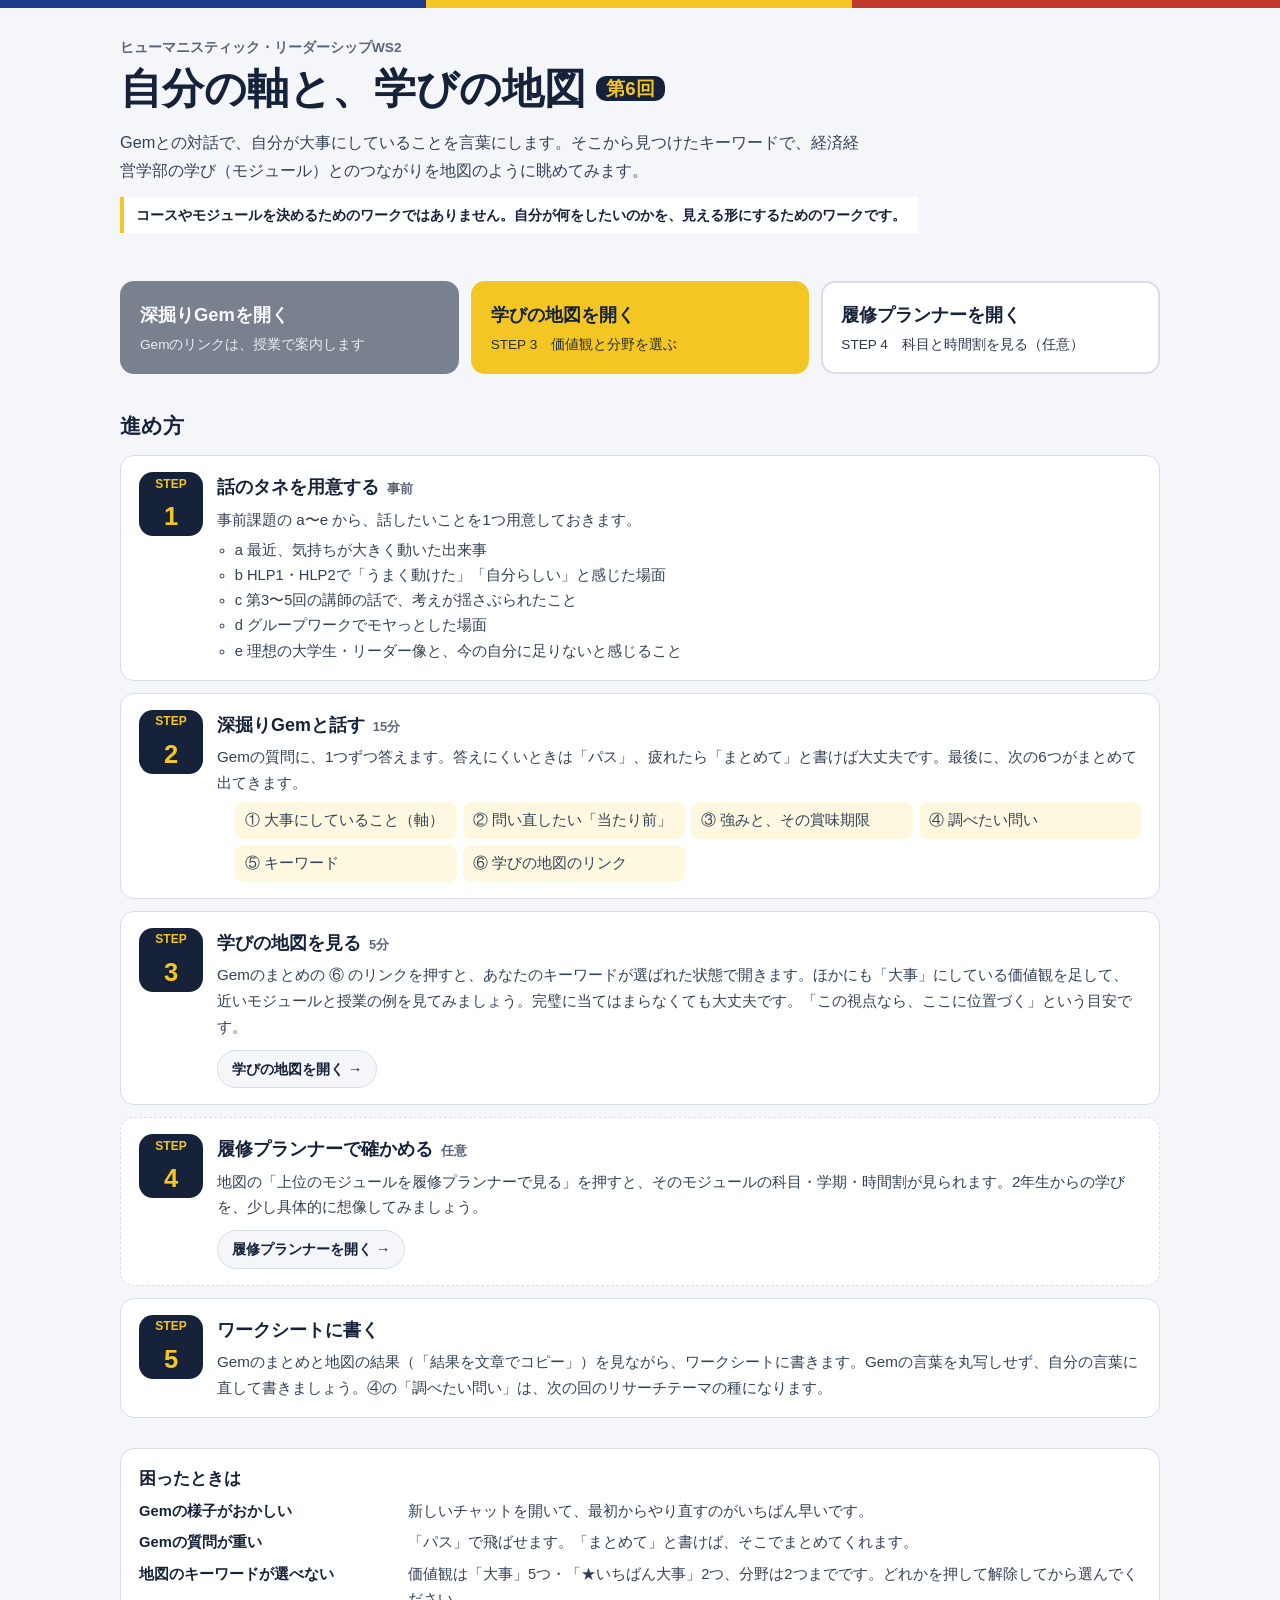
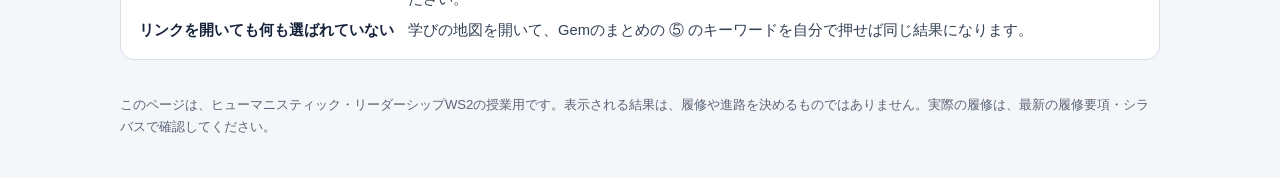
==== commit d0d117ac: "Add files via upload" ====
--- a/index.html
+++ b/index.html
@@ -1,117 +1,167 @@
 <!doctype html>
 <html lang="ja">
-  <head>
-    <meta charset="UTF-8">
-    <meta name="viewport" content="width=device-width, initial-scale=1">
-    <title>経済経営学部 学びナビ</title>
-    <meta name="description" content="創価大学 経済経営学部の学びを、診断・キーワード・履修プランナーでわかりやすく体験できるサイトです。">
-    <link rel="icon" href="./favicon.svg" type="image/svg+xml">
-    <link rel="stylesheet" href="./assets/css/style.css">
-  </head>
-  <body class="tool-home">
-    <header class="home-topbar">
-      <a class="home-brand" href="./" aria-label="トップページ">
-        <span class="brand-symbol" aria-hidden="true"></span>
-        <span>
-          <strong>経済経営学部 学びナビ</strong>
-          <small>経済経営学部企画</small>
-        </span>
-      </a>
-      <nav class="home-links" aria-label="ページ内メニュー">
-        <a href="#tools">ツール</a>
-        <a href="#steps">使い方</a>
-        <a href="./planner/">履修プランナー</a>
-      </nav>
-    </header>
+<head>
+<meta charset="UTF-8">
+<meta name="viewport" content="width=device-width, initial-scale=1">
+<title>自分の軸と学びの地図｜HLWS2</title>
+<meta name="description" content="ヒューマニスティック・リーダーシップWS2の授業用ページ。Gemとの対話で大事にしていることを言葉にし、学びの地図でモジュールとのつながりを見ます。">
+<link rel="icon" href="./favicon.svg" type="image/svg+xml">
+<style>
+  :root {
+    --ink: #16223a; --muted: #5b6577; --rule: #d8dee8; --paper: #f4f6f9; --surface: #ffffff;
+    --navy: #16223a; --plate: #f3c623; --blue: #1e3a8a; --red: #c0392b; --amber: #b45309;
+  }
+  * { box-sizing: border-box; }
+  body { margin: 0; background: var(--paper); color: var(--ink); line-height: 1.7;
+    font-family: -apple-system, BlinkMacSystemFont, "Segoe UI", "Noto Sans JP", "Hiragino Sans", "Yu Gothic UI", sans-serif; }
+  a { color: inherit; }
+  .stripe { height: 8px; background: linear-gradient(90deg, var(--blue) 0 33.3%, var(--plate) 33.3% 66.6%, var(--red) 66.6%); }
+  .wrap { width: min(1040px, calc(100% - 32px)); margin: 0 auto; }
+  header.top { padding: 28px 0 8px; }
+  .course { margin: 0; font-size: .85rem; font-weight: 700; color: var(--muted); }
+  h1 { margin: 4px 0 0; font-size: clamp(1.7rem, 4.2vw, 2.6rem); line-height: 1.25; }
+  h1 .tag { display: inline-block; margin-left: 10px; padding: .05em .55em; border-radius: 10px; background: var(--navy); color: var(--plate); font-size: .45em; vertical-align: .45em; }
+  .lead { margin: 14px 0 0; max-width: 46em; font-size: 1.02rem; color: #334155; }
+  .not-decide { display: inline-block; margin-top: 12px; padding: 6px 12px; border-left: 4px solid var(--plate); background: var(--surface); font-size: .9rem; font-weight: 700; }
 
-    <main class="home-shell">
-      <section class="home-hero">
-        <div class="hero-copy">
-          <h1>あなたの「気になる」から、未来の学びを見つけよう。</h1>
-          <p class="hero-lead">診断・キーワード・履修プランナーで、経済経営学部の学びの入口をわかりやすく案内します。</p>
-        </div>
+  .quick { display: grid; grid-template-columns: repeat(auto-fit, minmax(min(250px, 100%), 1fr)); gap: 12px; margin: 26px 0 8px; }
+  .qbtn { display: flex; flex-direction: column; gap: 2px; padding: 16px 18px; border-radius: 14px; text-decoration: none; border: 2px solid transparent; }
+  .qbtn strong { font-size: 1.15rem; }
+  .qbtn span { font-size: .85rem; opacity: .9; }
+  .qbtn.gem { background: var(--navy); color: #fff; }
+  .qbtn.map { background: var(--plate); color: var(--navy); }
+  .qbtn.plan { background: var(--surface); color: var(--navy); border-color: var(--rule); }
+  .qbtn:hover { transform: translateY(-1px); box-shadow: 0 8px 18px rgba(22,34,58,.15); }
+  .qbtn.is-off { opacity: .55; pointer-events: none; }
 
-        <div class="hero-visual" aria-hidden="true">
-          <div class="campus-card">
-            <div class="campus-sky"></div>
-            <div class="campus-building">
-              <span></span><span></span><span></span><span></span>
-              <span></span><span></span><span></span><span></span>
-              <span></span><span></span><span></span><span></span>
-            </div>
-            <div class="student-row">
-              <span></span><span></span><span></span>
-            </div>
-          </div>
-          <div class="visual-ribbon blue"></div>
-          <div class="visual-ribbon yellow"></div>
-        </div>
-      </section>
+  h2 { margin: 34px 0 12px; font-size: 1.3rem; }
+  .steps { display: grid; gap: 12px; margin: 0; padding: 0; list-style: none; }
+  .step { display: grid; grid-template-columns: 64px 1fr; gap: 14px; padding: 16px 18px; background: var(--surface); border: 1px solid var(--rule); border-radius: 14px; }
+  .step .no { display: grid; place-items: center; align-self: start; width: 64px; height: 64px; border-radius: 14px; background: var(--navy); color: var(--plate); font-weight: 800; line-height: 1.1; text-align: center; font-size: .75rem; }
+  .step .no b { display: block; font-size: 1.6rem; }
+  .step h3 { margin: 0; font-size: 1.12rem; }
+  .step .time { margin-left: 8px; font-size: .8rem; font-weight: 700; color: var(--muted); }
+  .step p { margin: 4px 0 0; color: #334155; font-size: .95rem; }
+  .step ul { margin: 6px 0 0; padding-left: 1.2em; color: #334155; font-size: .92rem; }
+  .step .go { display: inline-block; margin-top: 10px; padding: 6px 14px; border-radius: 999px; background: var(--paper); border: 1px solid var(--rule); font-weight: 700; font-size: .9rem; text-decoration: none; }
+  .step.opt { border-style: dashed; }
+  .out { display: grid; grid-template-columns: repeat(auto-fit, minmax(min(180px, 100%), 1fr)); gap: 6px; margin: 8px 0 0; padding: 0; list-style: none; font-size: .88rem; }
+  .out li { padding: 6px 10px; border-radius: 8px; background: #fff8e1; }
 
-      <section class="tool-cards" id="tools" aria-label="診断ツール一覧">
-        <a class="tool-card teal" href="./diagnosis/">
-          <span class="tool-badge">おすすめ</span>
-          <span class="tool-icon" aria-hidden="true">
-            <svg viewBox="0 0 48 48" focusable="false">
-              <circle cx="24" cy="27" r="14"></circle>
-              <path d="M24 17v10l7 5M18 7h12M24 7v6M37 15l3-3"></path>
-            </svg>
-          </span>
-          <strong>3分診断</strong>
-          <span>いくつかの質問に答えるだけで、あなたの興味や強みに合う学びの領域を診断します。</span>
-          <em>今すぐ試す</em>
-        </a>
+  .help { margin: 30px 0 0; padding: 16px 18px; background: var(--surface); border: 1px solid var(--rule); border-radius: 14px; }
+  .help h2 { margin: 0 0 6px; font-size: 1.05rem; }
+  .help dl { margin: 0; display: grid; grid-template-columns: max-content 1fr; gap: 6px 14px; font-size: .92rem; }
+  .help dt { font-weight: 700; }
+  .help dd { margin: 0; color: #334155; }
+  footer { margin: 34px 0 40px; color: var(--muted); font-size: .82rem; }
+  @media (max-width: 600px) {
+    .step { grid-template-columns: 1fr; }
+    .step .no { width: auto; height: auto; padding: 4px 10px; display: inline-block; justify-self: start; }
+    .step .no b { display: inline; font-size: 1.1rem; margin-left: 4px; }
+    .help dl { grid-template-columns: 1fr; }
+  }
+</style>
+</head>
+<body>
+<div class="stripe" aria-hidden="true"></div>
+<div class="wrap">
+  <header class="top">
+    <p class="course">ヒューマニスティック・リーダーシップWS2</p>
+    <h1>自分の軸と、学びの地図<span class="tag">第6回</span></h1>
+    <p class="lead">Gemとの対話で、自分が大事にしていることを言葉にします。そこから見つけたキーワードで、経済経営学部の学び（モジュール）とのつながりを地図のように眺めてみます。</p>
+    <p class="not-decide">コースやモジュールを決めるためのワークではありません。自分が何をしたいのかを、見える形にするためのワークです。</p>
+  </header>
 
-        <a class="tool-card blue" href="./keyword/">
-          <span class="tool-icon" aria-hidden="true">
-            <svg viewBox="0 0 48 48" focusable="false">
-              <circle cx="21" cy="21" r="12"></circle>
-              <path d="M30 30l10 10M15 21h12M21 15v12"></path>
-            </svg>
-          </span>
-          <strong>キーワード診断</strong>
-          <span>気になるキーワードから、関連する学びや分野、将来のキーワードを発見します。</span>
-          <em>今すぐ試す</em>
-        </a>
+  <nav class="quick" aria-label="ページを開く">
+    <a class="qbtn gem" id="gemButton" href="#" target="_blank" rel="noopener">
+      <strong>深掘りGemを開く</strong><span id="gemNote">STEP 2　Gemと話す</span>
+    </a>
+    <a class="qbtn map" href="./map/">
+      <strong>学びの地図を開く</strong><span>STEP 3　価値観と分野を選ぶ</span>
+    </a>
+    <a class="qbtn plan" href="./planner/">
+      <strong>履修プランナーを開く</strong><span>STEP 4　科目と時間割を見る（任意）</span>
+    </a>
+  </nav>
 
-        <a class="tool-card amber" href="./planner/">
-          <span class="tool-icon" aria-hidden="true">
-            <svg viewBox="0 0 48 48" focusable="false">
-              <rect x="10" y="12" width="28" height="28" rx="4"></rect>
-              <path d="M16 8v8M32 8v8M10 20h28M17 27h3M23 27h3M29 27h3M17 33h3M23 33h3"></path>
-            </svg>
-          </span>
-          <strong>履修モジュールプランナー</strong>
-          <span>興味のある学びを組み合わせて、自分だけの履修プランをシミュレーションします。</span>
-          <em>今すぐ試す</em>
-        </a>
-      </section>
+  <h2>進め方</h2>
+  <ol class="steps">
+    <li class="step">
+      <div class="no">STEP<b>1</b></div>
+      <div>
+        <h3>話のタネを用意する<span class="time">事前</span></h3>
+        <p>事前課題の a〜e から、話したいことを1つ用意しておきます。</p>
+        <ul>
+          <li>a 最近、気持ちが大きく動いた出来事</li>
+          <li>b HLP1・HLP2で「うまく動けた」「自分らしい」と感じた場面</li>
+          <li>c 第3〜5回の講師の話で、考えが揺さぶられたこと</li>
+          <li>d グループワークでモヤっとした場面</li>
+          <li>e 理想の大学生・リーダー像と、今の自分に足りないと感じること</li>
+        </ul>
+      </div>
+    </li>
+    <li class="step">
+      <div class="no">STEP<b>2</b></div>
+      <div>
+        <h3>深掘りGemと話す<span class="time">15分</span></h3>
+        <p>Gemの質問に、1つずつ答えます。答えにくいときは「パス」、疲れたら「まとめて」と書けば大丈夫です。最後に、次の6つがまとめて出てきます。</p>
+        <ul class="out">
+          <li>① 大事にしていること（軸）</li>
+          <li>② 問い直したい「当たり前」</li>
+          <li>③ 強みと、その賞味期限</li>
+          <li>④ 調べたい問い</li>
+          <li>⑤ キーワード</li>
+          <li>⑥ 学びの地図のリンク</li>
+        </ul>
+      </div>
+    </li>
+    <li class="step">
+      <div class="no">STEP<b>3</b></div>
+      <div>
+        <h3>学びの地図を見る<span class="time">5分</span></h3>
+        <p>Gemのまとめの ⑥ のリンクを押すと、あなたのキーワードが選ばれた状態で開きます。ほかにも「大事」にしている価値観を足して、近いモジュールと授業の例を見てみましょう。完璧に当てはまらなくても大丈夫です。「この視点なら、ここに位置づく」という目安です。</p>
+        <a class="go" href="./map/">学びの地図を開く →</a>
+      </div>
+    </li>
+    <li class="step opt">
+      <div class="no">STEP<b>4</b></div>
+      <div>
+        <h3>履修プランナーで確かめる<span class="time">任意</span></h3>
+        <p>地図の「上位のモジュールを履修プランナーで見る」を押すと、そのモジュールの科目・学期・時間割が見られます。2年生からの学びを、少し具体的に想像してみましょう。</p>
+        <a class="go" href="./planner/">履修プランナーを開く →</a>
+      </div>
+    </li>
+    <li class="step">
+      <div class="no">STEP<b>5</b></div>
+      <div>
+        <h3>ワークシートに書く</h3>
+        <p>Gemのまとめと地図の結果（「結果を文章でコピー」）を見ながら、ワークシートに書きます。Gemの言葉を丸写しせず、自分の言葉に直して書きましょう。④の「調べたい問い」は、次の回のリサーチテーマの種になります。</p>
+      </div>
+    </li>
+  </ol>
 
-      <section class="home-steps" id="steps" aria-label="使い方">
-        <h2>かんたん3ステップで、未来の学びが見えてくる</h2>
-        <div class="step-grid">
-          <article>
-            <span>STEP 01</span>
-            <h3>気になるを選ぶ</h3>
-            <p>興味のあることや気になるテーマを直感で選んでみよう。</p>
-          </article>
-          <article>
-            <span>STEP 02</span>
-            <h3>タイプを知る</h3>
-            <p>あなたの興味や強みのタイプを診断し、学びの方向を整理します。</p>
-          </article>
-          <article>
-            <span>STEP 03</span>
-            <h3>履修を考える</h3>
-            <p>興味のある科目を組み合わせて、自分だけの履修プランをつくろう。</p>
-          </article>
-        </div>
-      </section>
+  <section class="help" aria-labelledby="help-title">
+    <h2 id="help-title">困ったときは</h2>
+    <dl>
+      <dt>Gemの様子がおかしい</dt><dd>新しいチャットを開いて、最初からやり直すのがいちばん早いです。</dd>
+      <dt>Gemの質問が重い</dt><dd>「パス」で飛ばせます。「まとめて」と書けば、そこでまとめてくれます。</dd>
+      <dt>地図のキーワードが選べない</dt><dd>価値観は「大事」5つ・「★いちばん大事」2つ、分野は2つまでです。どれかを押して解除してから選んでください。</dd>
+      <dt>リンクを開いても何も選ばれていない</dt><dd>学びの地図を開いて、Gemのまとめの ⑤ のキーワードを自分で押せば同じ結果になります。</dd>
+    </dl>
+  </section>
 
-      <aside class="home-message">
-        <span class="message-icon" aria-hidden="true"></span>
-        <p>このサイトは経済経営学部の学びを知るためのツールです。登録不要・無料で、すべてのツールを体験できます。</p>
-      </aside>
-    </main>
-  </body>
+  <footer>
+    このページは、ヒューマニスティック・リーダーシップWS2の授業用です。表示される結果は、履修や進路を決めるものではありません。実際の履修は、最新の履修要項・シラバスで確認してください。
+  </footer>
+</div>
+<script>
+  /* ═════ 設定：深掘りGemの共有リンクを '' の中に貼る ═════ */
+  var GEM_URL = '';
+  (function () {
+    var b = document.getElementById('gemButton');
+    if (GEM_URL) { b.href = GEM_URL; }
+    else { b.classList.add('is-off'); b.removeAttribute('href'); document.getElementById('gemNote').textContent = 'Gemのリンクは、授業で案内します'; }
+  })();
+</script>
+</body>
 </html>
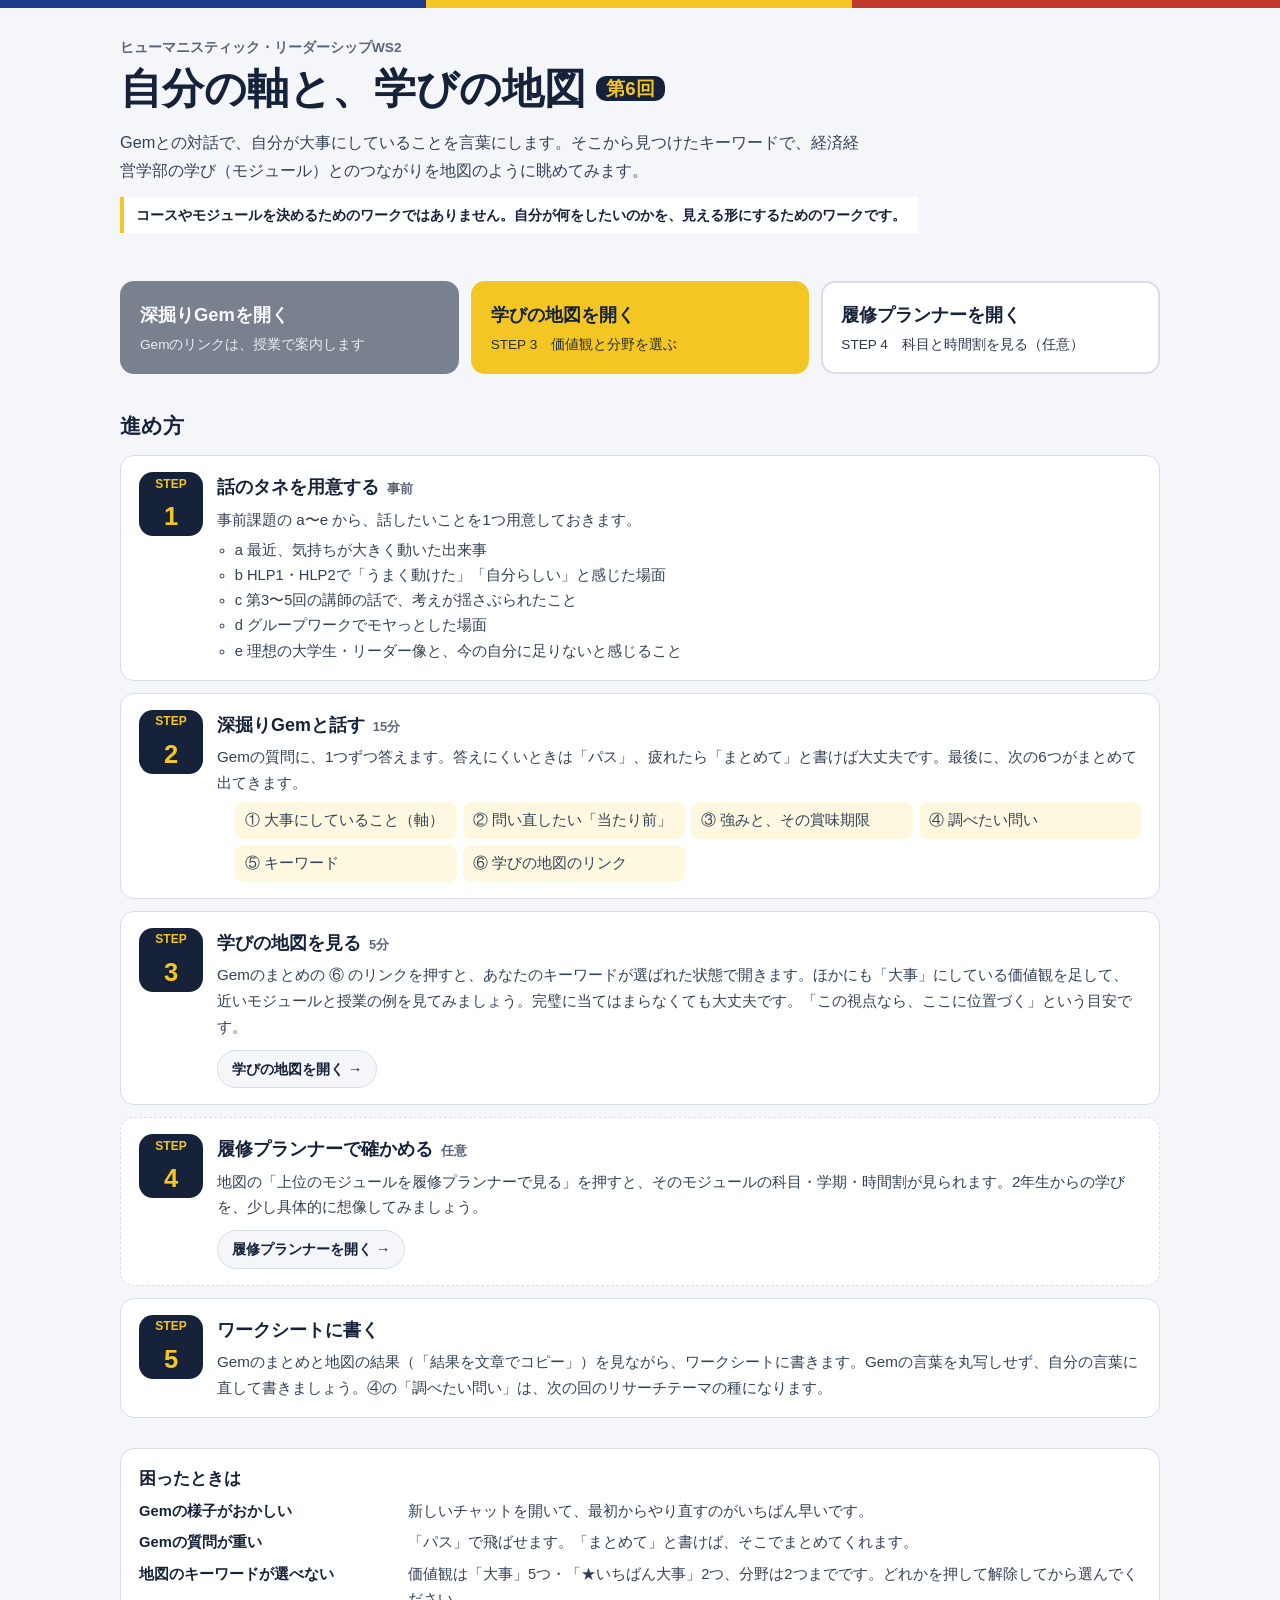
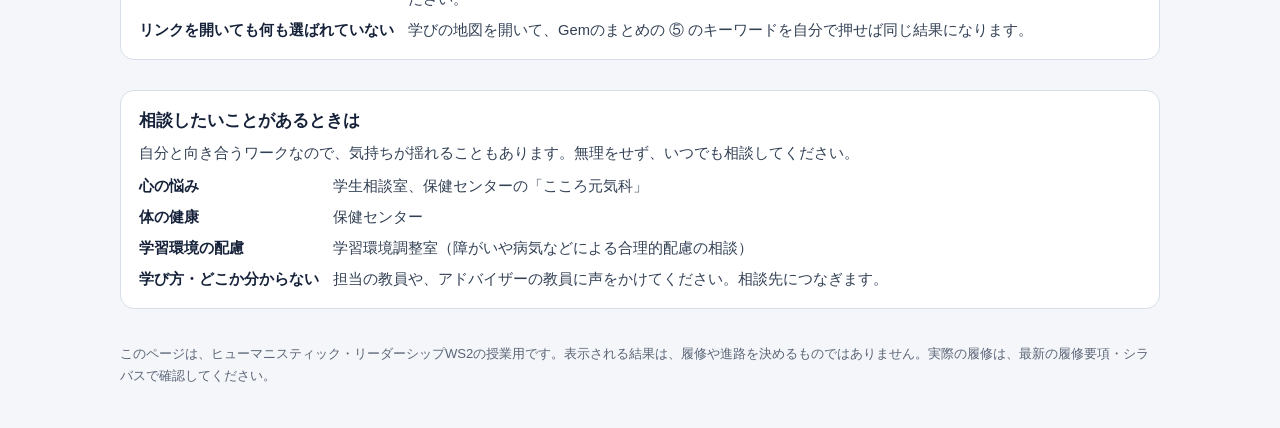
==== commit 35bdb5dd: "Add files via upload" ====
--- a/index.html
+++ b/index.html
@@ -53,6 +53,7 @@
   .help dl { margin: 0; display: grid; grid-template-columns: max-content 1fr; gap: 6px 14px; font-size: .92rem; }
   .help dt { font-weight: 700; }
   .help dd { margin: 0; color: #334155; }
+  .help-lead { margin: 0 0 8px; font-size: .92rem; color: #334155; }
   footer { margin: 34px 0 40px; color: var(--muted); font-size: .82rem; }
   @media (max-width: 600px) {
     .step { grid-template-columns: 1fr; }
@@ -150,6 +151,17 @@
     </dl>
   </section>
 
+  <section class="help" aria-labelledby="consult-title">
+    <h2 id="consult-title">相談したいことがあるときは</h2>
+    <p class="help-lead">自分と向き合うワークなので、気持ちが揺れることもあります。無理をせず、いつでも相談してください。</p>
+    <dl>
+      <dt>心の悩み</dt><dd>学生相談室、保健センターの「こころ元気科」</dd>
+      <dt>体の健康</dt><dd>保健センター</dd>
+      <dt>学習環境の配慮</dt><dd>学習環境調整室（障がいや病気などによる合理的配慮の相談）</dd>
+      <dt>学び方・どこか分からない</dt><dd>担当の教員や、アドバイザーの教員に声をかけてください。相談先につなぎます。</dd>
+    </dl>
+  </section>
+
   <footer>
     このページは、ヒューマニスティック・リーダーシップWS2の授業用です。表示される結果は、履修や進路を決めるものではありません。実際の履修は、最新の履修要項・シラバスで確認してください。
   </footer>
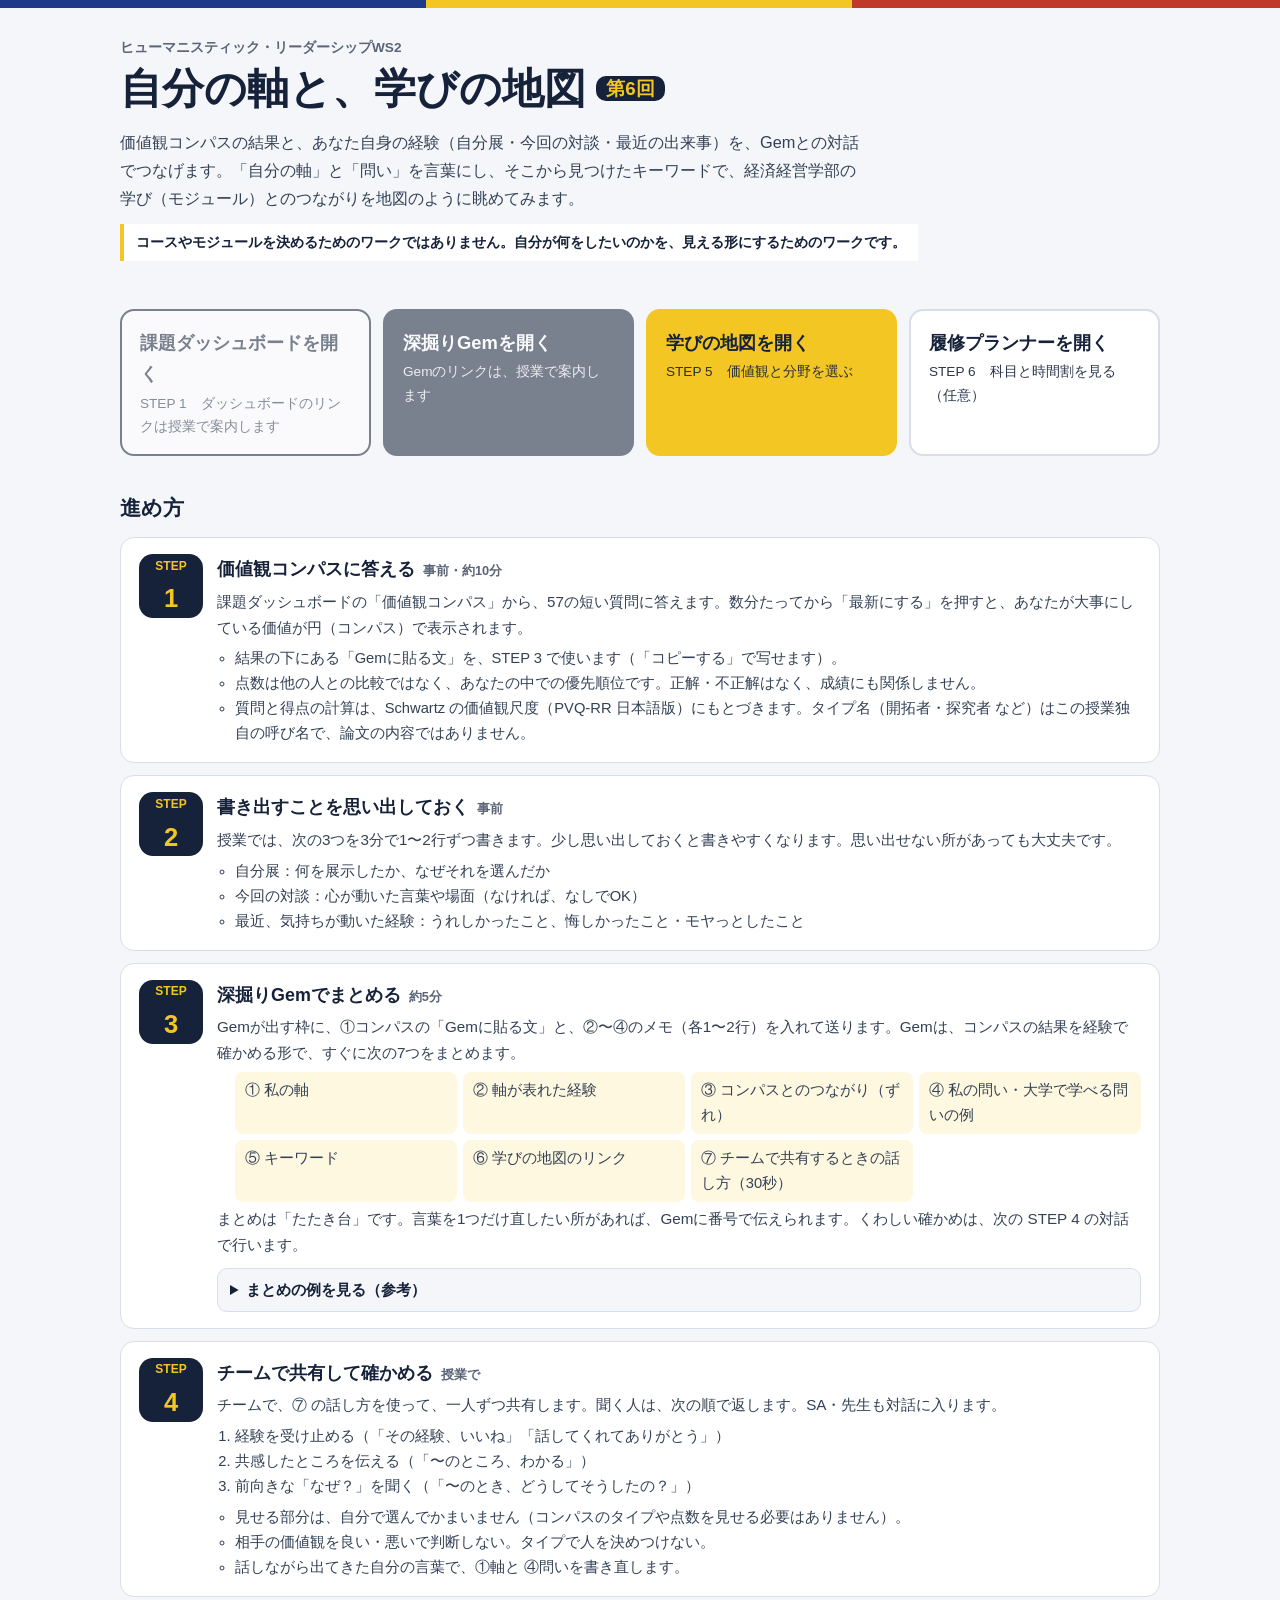
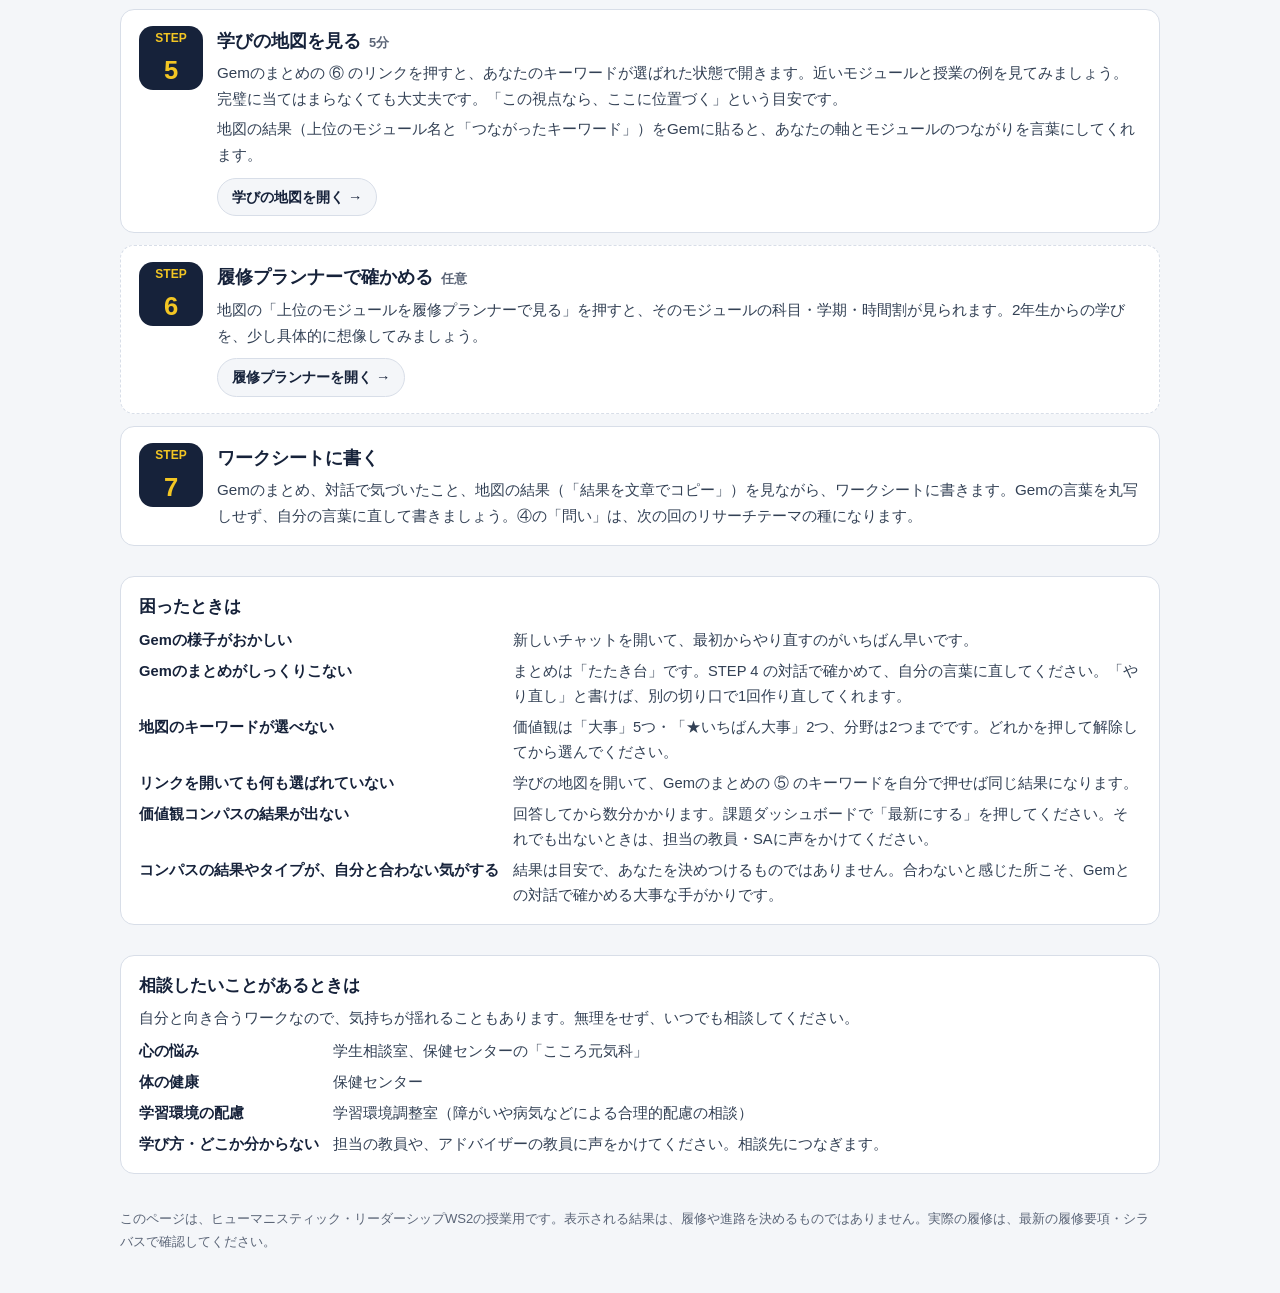
==== commit cde9d9c9: "Add files via upload" ====
--- a/index.html
+++ b/index.html
@@ -31,6 +31,7 @@
   .qbtn.gem { background: var(--navy); color: #fff; }
   .qbtn.map { background: var(--plate); color: var(--navy); }
   .qbtn.plan { background: var(--surface); color: var(--navy); border-color: var(--rule); }
+  .qbtn.dash { background: var(--surface); color: var(--navy); border-color: var(--navy); }
   .qbtn:hover { transform: translateY(-1px); box-shadow: 0 8px 18px rgba(22,34,58,.15); }
   .qbtn.is-off { opacity: .55; pointer-events: none; }
 
@@ -42,12 +43,22 @@
   .step h3 { margin: 0; font-size: 1.12rem; }
   .step .time { margin-left: 8px; font-size: .8rem; font-weight: 700; color: var(--muted); }
   .step p { margin: 4px 0 0; color: #334155; font-size: .95rem; }
-  .step ul { margin: 6px 0 0; padding-left: 1.2em; color: #334155; font-size: .92rem; }
+  .step ul, .step ol { margin: 6px 0 0; padding-left: 1.2em; color: #334155; font-size: .92rem; }
   .step .go { display: inline-block; margin-top: 10px; padding: 6px 14px; border-radius: 999px; background: var(--paper); border: 1px solid var(--rule); font-weight: 700; font-size: .9rem; text-decoration: none; }
   .step.opt { border-style: dashed; }
   .out { display: grid; grid-template-columns: repeat(auto-fit, minmax(min(180px, 100%), 1fr)); gap: 6px; margin: 8px 0 0; padding: 0; list-style: none; font-size: .88rem; }
   .out li { padding: 6px 10px; border-radius: 8px; background: #fff8e1; }
 
+  .tip { margin: 8px 0 0; font-size: .88rem; color: var(--muted); }
+  .sample { margin-top: 10px; border: 1px solid var(--rule); border-radius: 10px; background: var(--paper); padding: 8px 12px; }
+  .sample summary { cursor: pointer; font-weight: 700; font-size: .95rem; }
+  .sample-note { margin: 6px 0 8px; font-size: .82rem; color: var(--muted); }
+  .talk { display: grid; grid-template-columns: max-content 1fr; gap: 6px 10px; margin: 0; font-size: .88rem; }
+  .talk dt { font-weight: 800; padding-top: 2px; }
+  .talk dt.me { color: var(--blue); }
+  .talk dt.gem { color: var(--amber); }
+  .talk dd { margin: 0; padding: 6px 10px; border-radius: 8px; background: var(--surface); border: 1px solid var(--rule); }
+  .talk dt.note { grid-column: 1 / -1; font-weight: 400; color: var(--muted); font-size: .85rem; }
   .help { margin: 30px 0 0; padding: 16px 18px; background: var(--surface); border: 1px solid var(--rule); border-radius: 14px; }
   .help h2 { margin: 0 0 6px; font-size: 1.05rem; }
   .help dl { margin: 0; display: grid; grid-template-columns: max-content 1fr; gap: 6px 14px; font-size: .92rem; }
@@ -69,19 +80,22 @@
   <header class="top">
     <p class="course">ヒューマニスティック・リーダーシップWS2</p>
     <h1>自分の軸と、学びの地図<span class="tag">第6回</span></h1>
-    <p class="lead">Gemとの対話で、自分が大事にしていることを言葉にします。そこから見つけたキーワードで、経済経営学部の学び（モジュール）とのつながりを地図のように眺めてみます。</p>
+    <p class="lead">価値観コンパスの結果と、あなた自身の経験（自分展・今回の対談・最近の出来事）を、Gemとの対話でつなげます。「自分の軸」と「問い」を言葉にし、そこから見つけたキーワードで、経済経営学部の学び（モジュール）とのつながりを地図のように眺めてみます。</p>
     <p class="not-decide">コースやモジュールを決めるためのワークではありません。自分が何をしたいのかを、見える形にするためのワークです。</p>
   </header>
 
   <nav class="quick" aria-label="ページを開く">
+    <a class="qbtn dash" id="dashButton" href="#" target="_blank" rel="noopener">
+      <strong>課題ダッシュボードを開く</strong><span id="dashNote">STEP 1　価値観コンパスに答える</span>
+    </a>
     <a class="qbtn gem" id="gemButton" href="#" target="_blank" rel="noopener">
-      <strong>深掘りGemを開く</strong><span id="gemNote">STEP 2　Gemと話す</span>
+      <strong>深掘りGemを開く</strong><span id="gemNote">STEP 3　Gemでまとめる</span>
     </a>
     <a class="qbtn map" href="./map/">
-      <strong>学びの地図を開く</strong><span>STEP 3　価値観と分野を選ぶ</span>
+      <strong>学びの地図を開く</strong><span>STEP 5　価値観と分野を選ぶ</span>
     </a>
     <a class="qbtn plan" href="./planner/">
-      <strong>履修プランナーを開く</strong><span>STEP 4　科目と時間割を見る（任意）</span>
+      <strong>履修プランナーを開く</strong><span>STEP 6　科目と時間割を見る（任意）</span>
     </a>
   </nav>
 
@@ -90,42 +104,80 @@
     <li class="step">
       <div class="no">STEP<b>1</b></div>
       <div>
-        <h3>話のタネを用意する<span class="time">事前</span></h3>
-        <p>事前課題の a〜e から、話したいことを1つ用意しておきます。</p>
+        <h3>価値観コンパスに答える<span class="time">事前・約10分</span></h3>
+        <p>課題ダッシュボードの「価値観コンパス」から、57の短い質問に答えます。数分たってから「最新にする」を押すと、あなたが大事にしている価値が円（コンパス）で表示されます。</p>
         <ul>
-          <li>a 最近、気持ちが大きく動いた出来事</li>
-          <li>b HLP1・HLP2で「うまく動けた」「自分らしい」と感じた場面</li>
-          <li>c 第3〜5回の講師の話で、考えが揺さぶられたこと</li>
-          <li>d グループワークでモヤっとした場面</li>
-          <li>e 理想の大学生・リーダー像と、今の自分に足りないと感じること</li>
+          <li>結果の下にある「Gemに貼る文」を、STEP 3 で使います（「コピーする」で写せます）。</li>
+          <li>点数は他の人との比較ではなく、あなたの中での優先順位です。正解・不正解はなく、成績にも関係しません。</li>
+          <li>質問と得点の計算は、Schwartz の価値観尺度（PVQ-RR 日本語版）にもとづきます。タイプ名（開拓者・探究者 など）はこの授業独自の呼び名で、論文の内容ではありません。</li>
         </ul>
       </div>
     </li>
     <li class="step">
       <div class="no">STEP<b>2</b></div>
       <div>
-        <h3>深掘りGemと話す<span class="time">15分</span></h3>
-        <p>Gemの質問に、1つずつ答えます。答えにくいときは「パス」、疲れたら「まとめて」と書けば大丈夫です。最後に、次の6つがまとめて出てきます。</p>
+        <h3>書き出すことを思い出しておく<span class="time">事前</span></h3>
+        <p>授業では、次の3つを3分で1〜2行ずつ書きます。少し思い出しておくと書きやすくなります。思い出せない所があっても大丈夫です。</p>
+        <ul>
+          <li>自分展：何を展示したか、なぜそれを選んだか</li>
+          <li>今回の対談：心が動いた言葉や場面（なければ、なしでOK）</li>
+          <li>最近、気持ちが動いた経験：うれしかったこと、悔しかったこと・モヤっとしたこと</li>
+        </ul>
+      </div>
+    </li>
+    <li class="step">
+      <div class="no">STEP<b>3</b></div>
+      <div>
+        <h3>深掘りGemでまとめる<span class="time">約5分</span></h3>
+        <p>Gemが出す枠に、①コンパスの「Gemに貼る文」と、②〜④のメモ（各1〜2行）を入れて送ります。Gemは、コンパスの結果を経験で確かめる形で、すぐに次の7つをまとめます。</p>
         <ul class="out">
-          <li>① 大事にしていること（軸）</li>
-          <li>② 問い直したい「当たり前」</li>
-          <li>③ 強みと、その賞味期限</li>
-          <li>④ 調べたい問い</li>
+          <li>① 私の軸</li>
+          <li>② 軸が表れた経験</li>
+          <li>③ コンパスとのつながり（ずれ）</li>
+          <li>④ 私の問い・大学で学べる問いの例</li>
           <li>⑤ キーワード</li>
           <li>⑥ 学びの地図のリンク</li>
-        </ul>
-      </div>
-    </li>
-    <li class="step">
-      <div class="no">STEP<b>3</b></div>
+          <li>⑦ チームで共有するときの話し方（30秒）</li>
+        </ul>
+        <p class="tip">まとめは「たたき台」です。言葉を1つだけ直したい所があれば、Gemに番号で伝えられます。くわしい確かめは、次の STEP 4 の対話で行います。</p>
+        <details class="sample">
+          <summary>まとめの例を見る（参考）</summary>
+          <p class="sample-note">架空の学生の例です。書き方や長さの参考にしてください。中身をまねする必要はありません。</p>
+          <dl class="talk">
+            <dt class="me">あなた</dt><dd>① 【価値観コンパスの結果（PVQ-RR）】タイプ：探究者（やや）／相対的に高い価値：自分で決める、すべての人と自然への配慮、新しさと挑戦／相対的に低い価値：影響力、伝統 …<br>② ・地元の川の写真を展示した。子どものころ遊んだ川が、工事で変わったのが気になっていたから<br>③ ・「現場の声を聞かずに決めると、続かない」という言葉にうなずいた<br>④ ・自分で企画したイベントがうまくいって、うれしかった</dd>
+            <dt class="gem">Gem</dt><dd>① 私の軸：身近な自然や暮らしのことを、そこに住む人が自分たちで決められることを大事にしている。<br>② 軸が表れた経験：「地元の川の写真を展示した」（②）／「自分で企画したイベントがうまくいった」（④）<br>③ コンパスとのつながり：すべての人と自然への配慮 ←「地元の川」（②）、自分で決める ←「自分で企画した」（④）／ずれ：伝統は低めの結果だが、「子どものころ遊んだ川」（②）には、受け継がれてきた風景を大切にする面が見えるかもしれない<br>④ 私の問い：地域の開発は、どうすれば住む人の声を生かして決められるか？<br>　大学で学べる問いの例：・公共工事の計画に、住民の声を集める方法には、どんなものがある？（分野：政策づくり）・地域の自然を生かして、人が集まる場所をつくるには、どうしたらいい？（分野：地方創生）<br>⑤ キーワード：いちばん大事＝自然と共に生きる、自分らしさ／大事＝受け継がれたものを大切に、相手の立場に立つ／分野＝地方創生、環境問題<br>⑥ 学びの地図を見る：（リンク）<br>⑦ チームで共有するときの話し方（30秒）：私が大事にしているのは、身近な自然や暮らしのことを、そこに住む人が自分たちで決められることです。そう思ったのは、子どものころ遊んだ川が、工事で変わったのを見たときです。いま気になっているのは、地域の開発に、住む人の声をどう生かせるかです。</dd>
+          </dl>
+        </details>
+      </div>
+    </li>
+    <li class="step">
+      <div class="no">STEP<b>4</b></div>
+      <div>
+        <h3>チームで共有して確かめる<span class="time">授業で</span></h3>
+        <p>チームで、⑦ の話し方を使って、一人ずつ共有します。聞く人は、次の順で返します。SA・先生も対話に入ります。</p>
+        <ol>
+          <li>経験を受け止める（「その経験、いいね」「話してくれてありがとう」）</li>
+          <li>共感したところを伝える（「〜のところ、わかる」）</li>
+          <li>前向きな「なぜ？」を聞く（「〜のとき、どうしてそうしたの？」）</li>
+        </ol>
+        <ul>
+          <li>見せる部分は、自分で選んでかまいません（コンパスのタイプや点数を見せる必要はありません）。</li>
+          <li>相手の価値観を良い・悪いで判断しない。タイプで人を決めつけない。</li>
+          <li>話しながら出てきた自分の言葉で、①軸と ④問いを書き直します。</li>
+        </ul>
+      </div>
+    </li>
+    <li class="step">
+      <div class="no">STEP<b>5</b></div>
       <div>
         <h3>学びの地図を見る<span class="time">5分</span></h3>
-        <p>Gemのまとめの ⑥ のリンクを押すと、あなたのキーワードが選ばれた状態で開きます。ほかにも「大事」にしている価値観を足して、近いモジュールと授業の例を見てみましょう。完璧に当てはまらなくても大丈夫です。「この視点なら、ここに位置づく」という目安です。</p>
+        <p>Gemのまとめの ⑥ のリンクを押すと、あなたのキーワードが選ばれた状態で開きます。近いモジュールと授業の例を見てみましょう。完璧に当てはまらなくても大丈夫です。「この視点なら、ここに位置づく」という目安です。</p>
+        <p>地図の結果（上位のモジュール名と「つながったキーワード」）をGemに貼ると、あなたの軸とモジュールのつながりを言葉にしてくれます。</p>
         <a class="go" href="./map/">学びの地図を開く →</a>
       </div>
     </li>
     <li class="step opt">
-      <div class="no">STEP<b>4</b></div>
+      <div class="no">STEP<b>6</b></div>
       <div>
         <h3>履修プランナーで確かめる<span class="time">任意</span></h3>
         <p>地図の「上位のモジュールを履修プランナーで見る」を押すと、そのモジュールの科目・学期・時間割が見られます。2年生からの学びを、少し具体的に想像してみましょう。</p>
@@ -133,10 +185,10 @@
       </div>
     </li>
     <li class="step">
-      <div class="no">STEP<b>5</b></div>
+      <div class="no">STEP<b>7</b></div>
       <div>
         <h3>ワークシートに書く</h3>
-        <p>Gemのまとめと地図の結果（「結果を文章でコピー」）を見ながら、ワークシートに書きます。Gemの言葉を丸写しせず、自分の言葉に直して書きましょう。④の「調べたい問い」は、次の回のリサーチテーマの種になります。</p>
+        <p>Gemのまとめ、対話で気づいたこと、地図の結果（「結果を文章でコピー」）を見ながら、ワークシートに書きます。Gemの言葉を丸写しせず、自分の言葉に直して書きましょう。④の「問い」は、次の回のリサーチテーマの種になります。</p>
       </div>
     </li>
   </ol>
@@ -145,9 +197,11 @@
     <h2 id="help-title">困ったときは</h2>
     <dl>
       <dt>Gemの様子がおかしい</dt><dd>新しいチャットを開いて、最初からやり直すのがいちばん早いです。</dd>
-      <dt>Gemの質問が重い</dt><dd>「パス」で飛ばせます。「まとめて」と書けば、そこでまとめてくれます。</dd>
+      <dt>Gemのまとめがしっくりこない</dt><dd>まとめは「たたき台」です。STEP 4 の対話で確かめて、自分の言葉に直してください。「やり直し」と書けば、別の切り口で1回作り直してくれます。</dd>
       <dt>地図のキーワードが選べない</dt><dd>価値観は「大事」5つ・「★いちばん大事」2つ、分野は2つまでです。どれかを押して解除してから選んでください。</dd>
       <dt>リンクを開いても何も選ばれていない</dt><dd>学びの地図を開いて、Gemのまとめの ⑤ のキーワードを自分で押せば同じ結果になります。</dd>
+      <dt>価値観コンパスの結果が出ない</dt><dd>回答してから数分かかります。課題ダッシュボードで「最新にする」を押してください。それでも出ないときは、担当の教員・SAに声をかけてください。</dd>
+      <dt>コンパスの結果やタイプが、自分と合わない気がする</dt><dd>結果は目安で、あなたを決めつけるものではありません。合わないと感じた所こそ、Gemとの対話で確かめる大事な手がかりです。</dd>
     </dl>
   </section>
 
@@ -167,12 +221,16 @@
   </footer>
 </div>
 <script>
-  /* ═════ 設定：深掘りGemの共有リンクを '' の中に貼る ═════ */
+  /* ═════ 設定：深掘りGemの共有リンクと、課題ダッシュボード（学生用）のリンクを '' の中に貼る ═════ */
   var GEM_URL = '';
+  var DASHBOARD_URL = '';
   (function () {
     var b = document.getElementById('gemButton');
     if (GEM_URL) { b.href = GEM_URL; }
     else { b.classList.add('is-off'); b.removeAttribute('href'); document.getElementById('gemNote').textContent = 'Gemのリンクは、授業で案内します'; }
+    var d = document.getElementById('dashButton');
+    if (DASHBOARD_URL) { d.href = DASHBOARD_URL; }
+    else { d.classList.add('is-off'); d.removeAttribute('href'); document.getElementById('dashNote').textContent = 'STEP 1　ダッシュボードのリンクは授業で案内します'; }
   })();
 </script>
 </body>
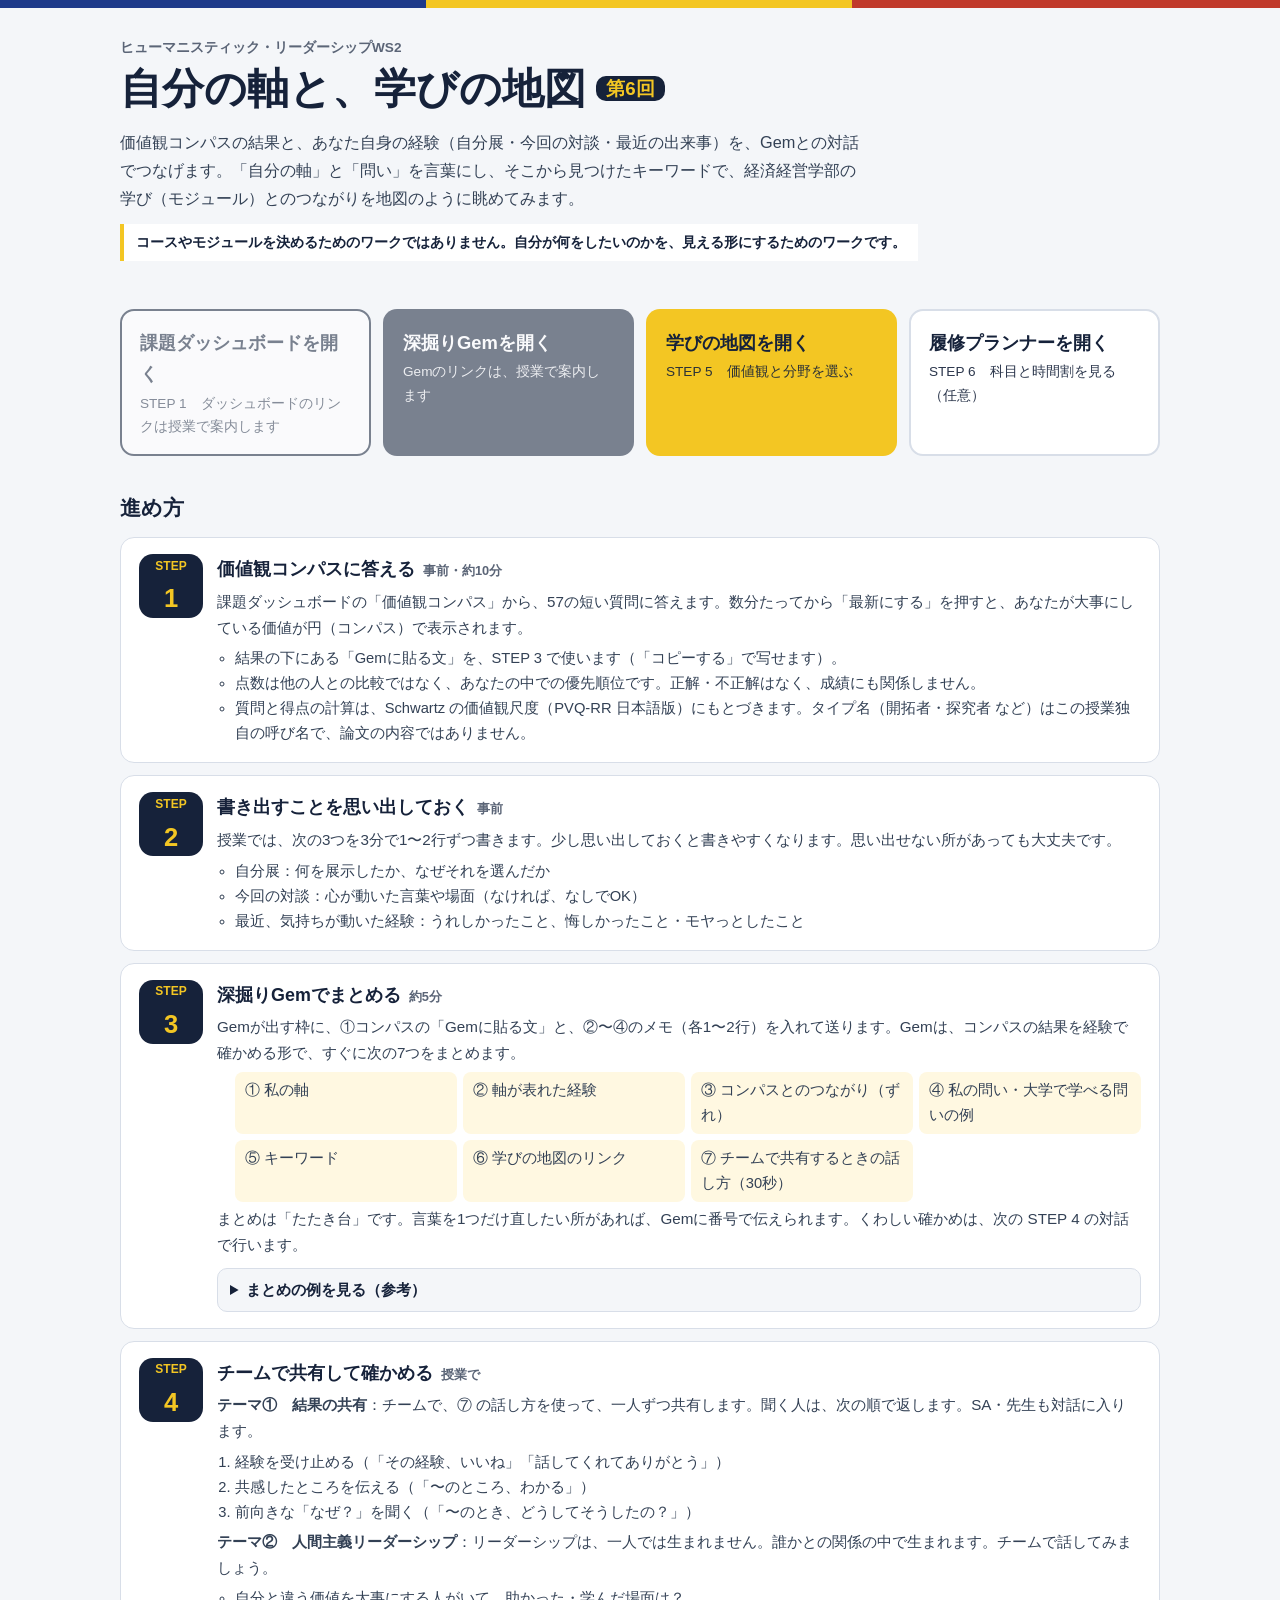
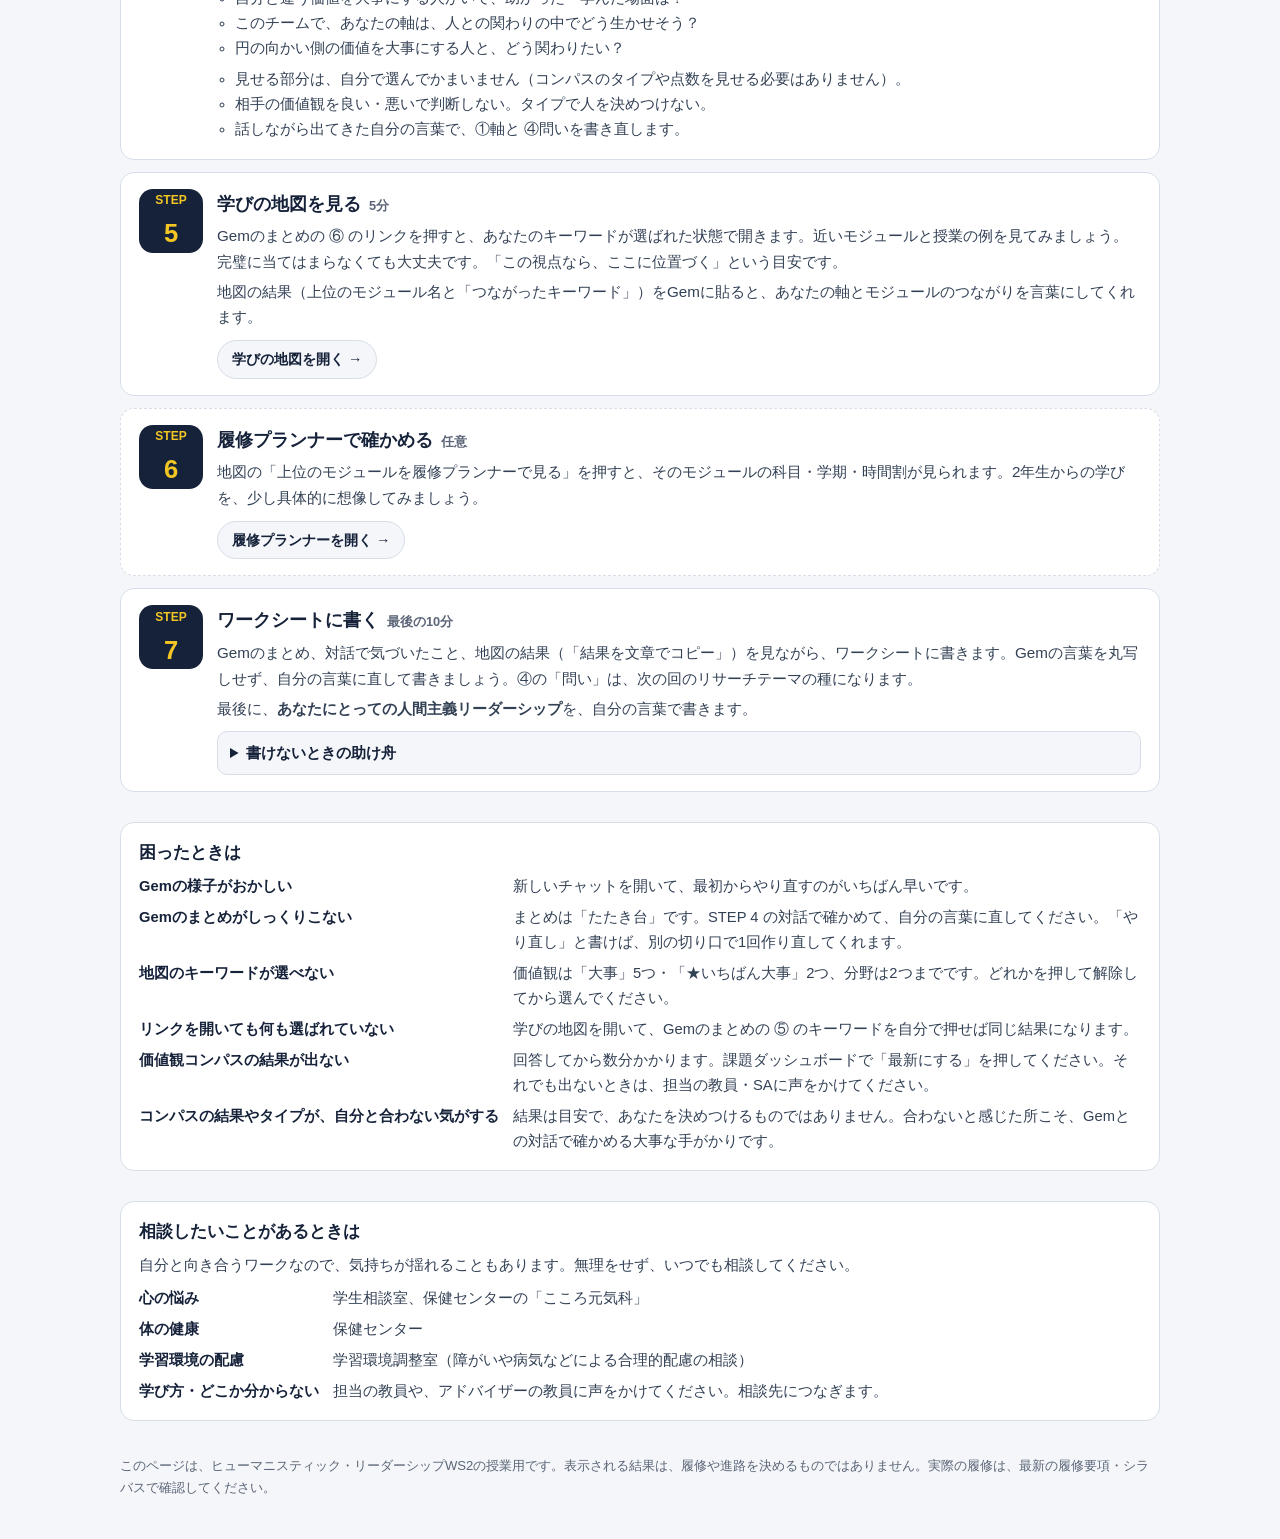
==== commit 7cc47f0d: "Add files via upload" ====
--- a/index.html
+++ b/index.html
@@ -154,12 +154,18 @@
       <div class="no">STEP<b>4</b></div>
       <div>
         <h3>チームで共有して確かめる<span class="time">授業で</span></h3>
-        <p>チームで、⑦ の話し方を使って、一人ずつ共有します。聞く人は、次の順で返します。SA・先生も対話に入ります。</p>
+        <p><strong>テーマ①　結果の共有</strong>：チームで、⑦ の話し方を使って、一人ずつ共有します。聞く人は、次の順で返します。SA・先生も対話に入ります。</p>
         <ol>
           <li>経験を受け止める（「その経験、いいね」「話してくれてありがとう」）</li>
           <li>共感したところを伝える（「〜のところ、わかる」）</li>
           <li>前向きな「なぜ？」を聞く（「〜のとき、どうしてそうしたの？」）</li>
         </ol>
+        <p><strong>テーマ②　人間主義リーダーシップ</strong>：リーダーシップは、一人では生まれません。誰かとの関係の中で生まれます。チームで話してみましょう。</p>
+        <ul>
+          <li>自分と違う価値を大事にする人がいて、助かった・学んだ場面は？</li>
+          <li>このチームで、あなたの軸は、人との関わりの中でどう生かせそう？</li>
+          <li>円の向かい側の価値を大事にする人と、どう関わりたい？</li>
+        </ul>
         <ul>
           <li>見せる部分は、自分で選んでかまいません（コンパスのタイプや点数を見せる必要はありません）。</li>
           <li>相手の価値観を良い・悪いで判断しない。タイプで人を決めつけない。</li>
@@ -187,8 +193,18 @@
     <li class="step">
       <div class="no">STEP<b>7</b></div>
       <div>
-        <h3>ワークシートに書く</h3>
+        <h3>ワークシートに書く<span class="time">最後の10分</span></h3>
         <p>Gemのまとめ、対話で気づいたこと、地図の結果（「結果を文章でコピー」）を見ながら、ワークシートに書きます。Gemの言葉を丸写しせず、自分の言葉に直して書きましょう。④の「問い」は、次の回のリサーチテーマの種になります。</p>
+        <p>最後に、<strong>あなたにとっての人間主義リーダーシップ</strong>を、自分の言葉で書きます。</p>
+        <details class="sample">
+          <summary>書けないときの助け舟</summary>
+          <ul>
+            <li>自分の軸を、誰と、どんな場面で生かしたい？</li>
+            <li>対話で出会った「違う価値」から、何を学んだ？</li>
+            <li>それでも書けなければ、次の形で：「私にとっての人間主義リーダーシップとは、［自分の軸］を大事にしながら、［自分とは違う価値を大事にする人］と、［どう関わるか］ことだ。」</li>
+          </ul>
+          <p class="sample-note">価値の円とリーダーシップを結びつけるのは、この授業の見方です（論文の内容ではありません）。</p>
+        </details>
       </div>
     </li>
   </ol>
